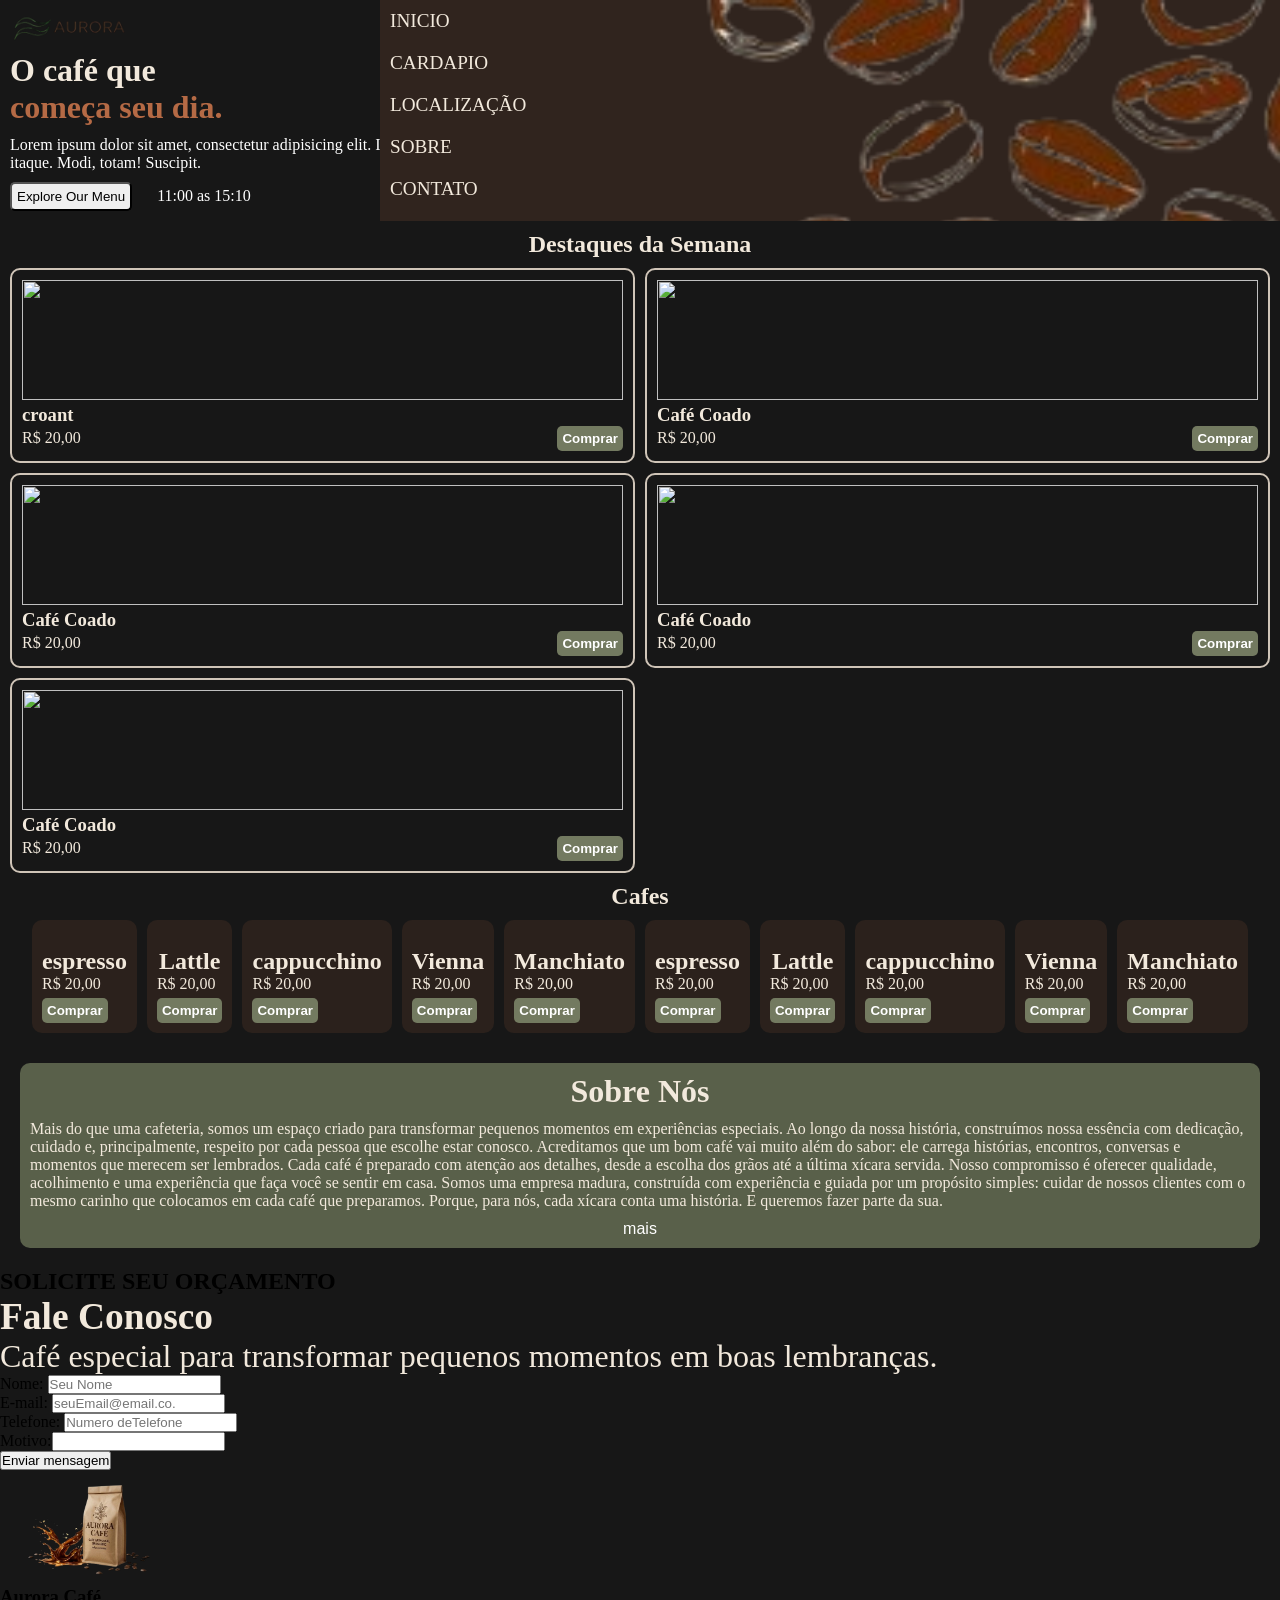
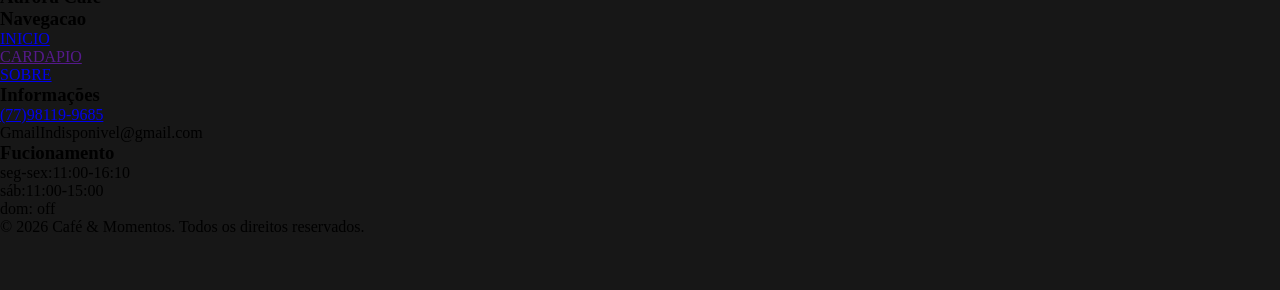
==== index.html @ af104fe4 "refactor:reestrutura layout do zero" ====
<!DOCTYPE html>
<html lang="en">

<head>
    <meta charset="UTF-8">
    <meta name="viewport" content="width=device-width, initial-scale=1.0">
    <link rel="stylesheet" href="https://cdnjs.cloudflare.com/ajax/libs/font-awesome/7.3.1/css/all.min.css"
        integrity="sha512-QeR2VH+lsBE5LSAe1Q5EnTBbe7XTBubt8dG93Y7gidSgdMCr8nVqKcfKAMyN96SV8KDbZVTDXChatu5G2KQGzg=="
        crossorigin="anonymous" referrerpolicy="no-referrer" />
    <link rel="stylesheet" href="./css/mobile.css">
    <title>Café</title>
</head>

<body>
    <header id="inicio">



        <nav>
            <img src="./img/header/Logo_Aurora-removebg-preview.png" alt="">
            <div class="nav-links">
                <ul>
                    <li><a href="">INICIO</a></li>
                    <li><a href="" class="cardapio">CARDAPIO</a></li>
                    <li><a href="">LOCALIZAÇÃO</a></li>
                    <li><a href="#sobre">SOBRE</a></li>
                    <li><a href="https://wa.me/557781199685" target="_blank" class="contato">CONTATO</a></li>

                </ul>
            </div>
            <i class="fa-solid fa-bars menu"></i>
        </nav>


        <div class="text">

            <div class="infor-header">
                <h2 class="frase">
                    O café que
                    <span>começa seu dia.</span>
                </h2>

                <p>Lorem ipsum dolor sit amet, consectetur adipisicing elit. In molestias, quia, beatae voluptatem
                    doloribus magnam facilis velit recusandae quo explicabo quaerat deserunt? Omnis saepe rem dolores
                    itaque. Modi, totam! Suscipit.</p>

                <div class="exploreEndHours">

                    <button class="explore">
                        Explore Our Menu
                    </button>

                    <p class="Horario-de-fucionamento">
                        11:00 as 15:10
                    </p>
                </div>

            </div>

    </Header>
    <main>

        <section class="Produtos">



            <h2>Destaques da Semana</h2>
            <div class="ContainerProdutos">

                <article class="produto">

                    <div class="produto_avaliacao">
                        <i class="fa-solid fa-thumbs-up" aria-hidden="true"></i>


                    </div>
                    <figure class="produto_imagem">
                        <img src="https://i.pinimg.com/736x/f9/bb/fa/f9bbfa8200af8d08f302594cc29d940e.jpg" alt="">
                    </figure>
                    <div class="produto_conteudo">
                        <h3>croant</h3>

                        <div class="produto_compra">
                            <span class="produto_preco">R$ 20,00</span>
                            <button type="button">Comprar</button>
                        </div>
                    </div>
                </article>
                <article class="produto">
                    <div class="produto_cabecalho">
                        <div class="produto_avaliacao">
                            <i class="fa-solid fa-thumbs-up" aria-hidden="true"></i>

                        </div>
                    </div>
                    <figure class="produto_imagem">
                        <img src="https://i.pinimg.com/1200x/e8/8c/96/e88c963b93c4ee2f3481b3576e2c9395.jpg" alt="">
                    </figure>
                    <div class="produto_conteudo">
                        <h3>Café Coado</h3>
                        <div class="produto_compra">
                            <span class="produto_preco">R$ 20,00</span>
                            <button type="button">Comprar</button>
                        </div>
                    </div>
                </article>
                <article class="produto">
                    <div class="produto_cabecalho">
                        <div class="produto_avaliacao">
                            <i class="fa-solid fa-thumbs-up" aria-hidden="true"></i>

                        </div>
                    </div>
                    <figure class="produto_imagem">
                        <img src="https://i.pinimg.com/736x/b0/5a/0f/b05a0f6554fed3f511fa468a8fee6f30.jpg" alt="">
                    </figure>
                    <div class="produto_conteudo">
                        <h3>Café Coado</h3>
                        <div class="produto_compra">
                            <span class="produto_preco">R$ 20,00</span>
                            <button type="button">Comprar</button>
                        </div>
                    </div>
                </article>
                <article class="produto">
                    <div class="produto_cabecalho">
                        <div class="produto_avaliacao">
                            <i class="fa-solid fa-thumbs-up" aria-hidden="true"></i>

                        </div>
                    </div>
                    <figure class="produto_imagem">
                        <img src="https://i.pinimg.com/736x/87/17/4a/87174a7f303abed8af3f85a138dc4176.jpg" alt="">
                    </figure>
                    <div class="produto_conteudo">
                        <h3>Café Coado</h3>
                        <div class="produto_compra">
                            <span class="produto_preco">R$ 20,00</span>
                            <button type="button">Comprar</button>
                        </div>
                    </div>
                </article>
                <article class="produto">
                    <div class="produto_cabecalho">
                        <div class="produto_avaliacao">
                            <i class="fa-solid fa-thumbs-up" aria-hidden="true"></i>

                        </div>
                    </div>
                    <figure class="produto_imagem">
                        <img src="https://i.pinimg.com/736x/39/45/a5/3945a5ed714f604d9960b2a519a4f200.jpg" alt="">
                    </figure>
                    <div class="produto_conteudo">
                        <h3>Café Coado</h3>
                        <div class="produto_compra">
                            <span class="produto_preco">R$ 20,00</span>
                            <button type="button">Comprar</button>
                        </div>
                    </div>
                </article>



            </div>



            <h2>Cafes</h2>
            <div class="CarrosselProdutos">
                <i class="fa-solid fa-circle-arrow-left seta esquerda"></i>
                <div class="janelacarrossel">



                    <div class="carrossel">




                        <article class="produtoCafe">
                           
                                <div class="produto_avaliacao">
                                    <i class="fa-solid fa-thumbs-up" aria-hidden="true"></i>

                                </div>
                           
                            <figure class="produto_imagem">
                                <img src="https://i.pinimg.com/736x/0e/c1/0c/0ec10cee8bae54d2657722b7ad0ae948.jpg"
                                    alt="">
                            </figure>
                            <div class="produto_conteudo">
                                <h3>espresso</h3>
                                <div class="produto_compra">
                                    <span class="produto_preco">R$ 20,00</span>
                                    <button type="button">Comprar</button>
                                </div>
                            </div>

                        </article>
                        <article class="produtoCafe">
                            
                                <div class="produto_avaliacao">
                                    <i class="fa-solid fa-thumbs-up" aria-hidden="true"></i>

                                </div>
                           
                            <figure class="produto_imagem">
                                <img src="https://i.pinimg.com/1200x/c4/73/7e/c4737e013a673e196416210867f9b1f8.jpg"
                                    alt="">
                            </figure>
                            <div class="produto_conteudo">
                                <h3>Lattle</h3>
                                <div class="produto_compra">
                                    <span class="produto_preco">R$ 20,00</span>
                                    <button type="button">Comprar</button>
                                </div>
                            </div>
                        </article>

                        <article class="produtoCafe">
                            
                                <div class="produto_avaliacao">
                                    <i class="fa-solid fa-thumbs-up" aria-hidden="true"></i>

                              
                            </div>
                            <figure class="produto_imagem">
                                <img src="https://i.pinimg.com/736x/4d/e4/0c/4de40c8bbd7ca5c9a76587faf386d444.jpg"
                                    alt="">
                            </figure>
                            <div class="produto_conteudo">
                                <h3>cappucchino</h3>
                                <div class="produto_compra">
                                    <span class="produto_preco">R$ 20,00</span>
                                    <button type="button">Comprar</button>
                                </div>
                            </div>

                        </article>
                        <article class="produtoCafe">
                            
                                <div class="produto_avaliacao">
                                    <i class="fa-solid fa-thumbs-up" aria-hidden="true"></i>

                                </div>
                            
                            <figure class="produto_imagem">
                                <img src="https://i.pinimg.com/1200x/03/59/aa/0359aa1f9990e45c11ae02872a792d38.jpg"
                                    alt="">
                            </figure>
                            <div class="produto_conteudo">
                                <h3>Vienna</h3>
                                <div class="produto_compra">
                                    <span class="produto_preco">R$ 20,00</span>
                                    <button type="button">Comprar</button>
                                </div>
                            </div>

                        </article>

                        <article class="produtoCafe">
                           
                                <div class="produto_avaliacao">
                                    <i class="fa-solid fa-thumbs-up" aria-hidden="true"></i>

                                </div>
                           
                            <figure class="produto_imagem">
                                <img src="https://i.pinimg.com/1200x/15/64/e0/1564e0b50862040029cc4270e2f70a12.jpg"
                                    alt="">
                            </figure>
                            <div class="produto_conteudo">
                                <h3>Manchiato</h3>
                                <div class="produto_compra">
                                    <span class="produto_preco">R$ 20,00</span>
                                    <button type="button">Comprar</button>
                                </div>
                            </div>
                        </article>


                        <article class="produtoCafe">
                           
                                <div class="produto_avaliacao">
                                    <i class="fa-solid fa-thumbs-up" aria-hidden="true"></i>

                                </div>
                           
                            <figure class="produto_imagem">
                                <img src="https://i.pinimg.com/736x/0e/c1/0c/0ec10cee8bae54d2657722b7ad0ae948.jpg"
                                    alt="">
                            </figure>
                            <div class="produto_conteudo">
                                <h3>espresso</h3>
                                <div class="produto_compra">
                                    <span class="produto_preco">R$ 20,00</span>
                                    <button type="button">Comprar</button>
                                </div>
                            </div>
                        </article>

                        <article class="produtoCafe">
                           
                                <div class="produto_avaliacao">
                                    <i class="fa-solid fa-thumbs-up" aria-hidden="true"></i>

                                </div>
                         
                            <figure class="produto_imagem">
                                <img src="https://i.pinimg.com/1200x/c4/73/7e/c4737e013a673e196416210867f9b1f8.jpg"
                                    alt="">
                            </figure>
                            <div class="produto_conteudo">
                                <h3>Lattle</h3>
                                <div class="produto_compra">
                                    <span class="produto_preco">R$ 20,00</span>
                                    <button type="button">Comprar</button>
                                </div>
                            </div>
                        </article>
                        <article class="produtoCafe">
                           
                                <div class="produto_avaliacao">
                                    <i class="fa-solid fa-thumbs-up" aria-hidden="true"></i>

                                </div>
                           
                            <figure class="produto_imagem">
                                <img src="https://i.pinimg.com/736x/4d/e4/0c/4de40c8bbd7ca5c9a76587faf386d444.jpg"
                                    alt="">
                            </figure>
                            <div class="produto_conteudo">
                                <h3>cappucchino</h3>
                                <div class="produto_compra">
                                    <span class="produto_preco">R$ 20,00</span>
                                    <button type="button">Comprar</button>
                                </div>
                            </div>
                        </article>
                        <article class="produtoCafe">
                         
                                <div class="produto_avaliacao">
                                    <i class="fa-solid fa-thumbs-up" aria-hidden="true"></i>

                                </div>
                        
                            <figure class="produto_imagem">
                                <img src="https://i.pinimg.com/1200x/03/59/aa/0359aa1f9990e45c11ae02872a792d38.jpg"
                                    alt="">
                            </figure>
                            <div class="produto_conteudo">
                                <h3>Vienna</h3>
                                <div class="produto_compra">
                                    <span class="produto_preco">R$ 20,00</span>
                                    <button type="button">Comprar</button>
                                </div>
                            </div>
                        </article>
                        <article class="produtoCafe">
                           
                                <div class="produto_avaliacao">
                                    <i class="fa-solid fa-thumbs-up" aria-hidden="true"></i>

                                </div>
                           
                            <figure class="produto_imagem">
                                <img src="https://i.pinimg.com/1200x/15/64/e0/1564e0b50862040029cc4270e2f70a12.jpg"
                                    alt="">
                            </figure>
                            <div class="produto_conteudo">
                                <h3>Manchiato</h3>
                                <div class="produto_compra">
                                    <span class="produto_preco">R$ 20,00</span>
                                    <button type="button">Comprar</button>
                                </div>
                            </div>
                        </article>

                    </div>

                </div>
                <i class="fa-solid fa-circle-arrow-right seta direita"></i>
            </div>
        </section>



        <section class="sobre" id="sobre">

            <div class="imagem">

                <img src="https://i.pinimg.com/736x/e9/f7/a4/e9f7a47ba307ad70dd409802dc3dd4f6.jpg" alt="">

            </div>
            <div class="descricao">
                <h2>
                    Sobre Nós
                </h2>

                <p>


                    Mais do que uma cafeteria, somos um espaço criado para transformar pequenos momentos em experiências
                    especiais.

                    Ao longo da nossa história, construímos nossa essência com dedicação, cuidado e, principalmente,
                    respeito por cada pessoa que escolhe estar conosco. Acreditamos que um bom café vai muito além do
                    sabor: ele carrega histórias, encontros, conversas e momentos que merecem ser lembrados.

                    Cada café é preparado com atenção aos detalhes, desde a escolha dos grãos até a última xícara
                    servida. Nosso compromisso é oferecer qualidade, acolhimento e uma experiência que faça você se
                    sentir em casa.

                    Somos uma empresa madura, construída com experiência e guiada por um propósito simples: <span>cuidar
                        de
                        nossos clientes com o mesmo carinho que colocamos em cada café que preparamos.</span>

                    Porque, para nós, cada xícara conta uma história. E queremos fazer parte da sua.

                </p>

                <p class="mais">
                    Nosso café nasce em nosso próprio cafezal, onde acompanhamos de perto cada etapa, desde o cultivo
                    até a colheita. Isso nos permite conhecer a verdadeira origem de cada grão e ter confiança na
                    qualidade que chega à sua xícara.



                    Da origem à qualidade

                    Ter nosso próprio cafezal significa estar presente em cada etapa da produção. Sabemos onde o café
                    foi cultivado, como foi cuidado, quando foi colhido e como foi preparado.

                    Depois da colheita, os grãos seguem para o processo de preparação e, posteriormente, chegam à nossa
                    cafeteria, onde são transformados nas bebidas que você conhece.

                    É essa proximidade com a produção que nos permite manter um padrão de qualidade e, principalmente,
                    saber exatamente o que estamos servindo.

                    Do nosso cafezal para a nossa cafeteria. Da nossa história para a sua xícara.
                </p>

                <button>
                    mais
                </button>
            </div>

        </section>
    </main>

    <footer>

        <section class="agendamento">
            <h2>SOLICITE SEU ORÇAMENTO</h2>

            <div class="divContainer">




                <div class="frase">
                    <h3>
                        Fale Conosco
                    </h3>
                    <p>
                        Café especial para transformar pequenos momentos em boas lembranças.
                    </p>
                </div>
                <div class="containerInfor">
                    <div class="formulario">
                        <form action="">
                            <div class="campo">
                                <label for="">
                                    Nome: <input type="text" id="name campoInput" placeholder="Seu Nome">
                                </label>
                            </div>
                            <div class="campo">
                                <label for="">
                                    E-mail: <input type="email" id="email campoInput" placeholder="seuEmail@email.co.">
                                </label>
                            </div>
                            <div class="campo">
                                <label for="">
                                    Telefone: <input type="number" id="number campoInput"
                                        placeholder="Numero deTelefone">
                                </label>
                            </div>
                            <label for="motivo">Motivo:<input type="text" id="motivo campoInput"></label>
                        </form>
                        <button class="enviar" onclick="FormularioParaWhatsapp()">Enviar mensagem</button>
                    </div>
                    <img src="./img/footer/SacoDeCafe-removebg-preview.png" alt="">
                </div>

            </div>

            </div>

        </section>


        <section class="mais-Detalhes">



            <div class="nameCafe">
                <h3>Aurora Café</h3>
                <p></p>
            </div>

            <div class="navegacao btnFooter">
                <h3>Navegacao</h3>
                <ul>
                    <li><a href="#inicio">INICIO</a></li>
                    <li><a href="">CARDAPIO</a></li>
                    <li><a href="#sobre">SOBRE</a></li>

                </ul>
            </div>

            <div class="informacao btnFooter">
                <h3>Informações</h3>
                <ul>
                    <li><a href="#">(77)98119-9685</a></li>
                    <li>GmailIndisponivel@gmail.com</li>

                </ul>
            </div>

            <div class="fucionamento btnFooter">
                <h3>Fucionamento</h3>
                <ul>
                    <li>seg-sex:11:00-16:10</li>
                    <li>sáb:11:00-15:00</li>
                    <li>dom: off</li>

                </ul>
            </div>



            <p class="copyright"> © 2026 Café & Momentos. Todos os direitos reservados. </p>

            <div class="redes">
                <ul>
                    <li>
                        <a href="#" aria-label="Instagram">
                            <i class="fa-brands fa-instagram"></i>
                        </a>
                    </li>

                    <li>
                        <a href="#" aria-label="Facebook">
                            <i class="fa-brands fa-facebook-f"></i>
                        </a>
                    </li>

                    <li>
                        <a href="#" aria-label="WhatsApp">
                            <i class="fa-brands fa-whatsapp"></i>
                        </a>
                    </li>
                </ul>
            </div>
        </section>
    </footer>
    <script src="./js/first-page.js"></script>
    <script src="./js/animation.js"></script>
</body>

</html>
---- css/mobile.css ----
@import url(/css/global.css);

#inicio {
    overflow-x: hidden;

    display: flex;
    flex-direction: column;
    gap: 10px;
    padding: 10px;
    position: relative;

}

#inicio nav {


    width: 100%;
    display: flex;
    justify-content: space-between;

    .menu {
        z-index: 111;
        color: var(--cor-marrom-claro);
    }


}


#inicio nav img {
    width: 120px;
    height: auto;
    background-size: cover;
}

#inicio nav .nav-links {
    background-image: url(../img/header/imagem-menu.png);
    background-size: cover;
    padding: 10px;
    background-color: var(--cor-fundo-card);
    position: absolute;
    top: 0;
    right: 0;
    transform: translateX(380px);
    height: 100%;
    width: 100%;


    transition: all 1s ease-in-out;


    &.ativo {
        transform: translateX(0);
    }
}

#inicio nav .nav-links ul {
    display: flex;
    flex-direction: column;
    gap: 20px;

}

#inicio nav .nav-links li {
    list-style: none;
}

#inicio nav .nav-links a {
    text-decoration: none;
    color: var(--cor-texto);
    font-size: 1.2rem;
    font-weight: 500;
}



.frase {
    font-size: 2rem;
    display: flex;
    flex-direction: column;
    color: var(--cor-texto);

    span {
        color: var(--cor-destaque);
    }
}

.infor-header {
    display: flex;
    flex-direction: column;
    gap: 10px;
}

.infor-header p {
    color: #fff;
}

.exploreEndHours {
    display: flex;
    gap: 20px;
}

.exploreEndHours button,
.Horario-de-fucionamento {
    padding: 5px;
    border-radius: 5px;
}





/* Destaques da semana */
.Produtos {
    display: flex;
    flex-direction: column;
    justify-content: center;
    gap: 10px;
    padding: 10px;
}


.Produtos h2 {
    text-align: center;
    color: var(--cor-texto);
}

.ContainerProdutos {
    width: 100%;
    display: grid;
    grid-template-columns: 1fr 1fr;
    gap: 10px;

    article {
        border: 2px solid var(--cor-texto-secundario);
        border-radius: 10px;
        padding: 10px;
        position: relative;

        .produto_avaliacao i {
            color: #fff;
            position: absolute;
            top: 20px;
            left: 20px;
        }

        figure img {

            width: 100%;
            height: 120px;
            background-size: cover;
        }


    }



}

/* Nome do produto */
.produto_conteudo {
    display: flex;
    flex-direction: column;

    h3 {
        color: var(--cor-texto);
    }

    /* Preco do produto */

    .produto_compra {
        display: flex;
        justify-content: space-between;
        align-items: center;

        .produto_preco {
            color: var(--cor-texto);
        }

        button {
            padding: 5px;
            border-radius: 5px;
            border: none;
            background-color: var(--cor-verde-claro);
            color: #fff;
            font-weight: 600;
            transition: 1s;

            &:hover {
                color: #c0bfbf;
                background-color: var(--cor-verde);
                cursor: pointer;
            }
        }
    }
}


/* Carrossel animando */
.CarrosselProdutos {
    display: flex;
    align-items: center;
    justify-content: center;
position: relative;
    .seta{
       
        color: #ffff;
        font-size: 2rem;
    }

    .esquerda{
        position: absolute;
        left: -10px;
        z-index: 11;
    }

     .direita{
        position: absolute;
        right: -10px;
        z-index: 11;
    }

}

.janelacarrossel {
    overflow-x: hidden;
 
}

.carrossel {
    display: flex;
    
    gap: 10px;
    transition: 1s;

position: relative;
    article {

        padding: 10px;
        background-color: var(--cor-fundo-terciario);
        border-radius: 10px;
        position: relative;


        .produto_avaliacao i {
            color: #fff;
            position: absolute;
            top: 20px;
            left: 20px;
        }

        .produto_compra {
         
            display: flex;
           gap: 5px;
            align-items: flex-start;
            flex-direction: column;
        }
    }


.produto_imagem img {
    width: 150px;
}

.produto_conteudo{
    display: flex;
    flex-direction: column;
    
}
.produto_conteudo h3{
    text-align: center;
    font-size: 1.5rem;
}

}



img {
    width: 200px;

}

.sobre{
    img{
        display: none;
    }
    padding: 20px;

    .descricao{
       background-color: var(--cor-verde); 
border-radius: 10px;
padding: 10px;
display: flex;
gap: 10px;
flex-direction: column;
justify-content: center;
    }

    .descricao h2{
        text-align: center;
        font-size: 2rem;
        color: var(--cor-texto);
        
        
    }

    p{
        color: var(--cor-texto);
    }

    .mais{
        display: none;
        
    }


    button{
        border: none;
        background-color: var( --cor-verde);
        color: #fff;
        font-size: 1rem;
       
    }
}
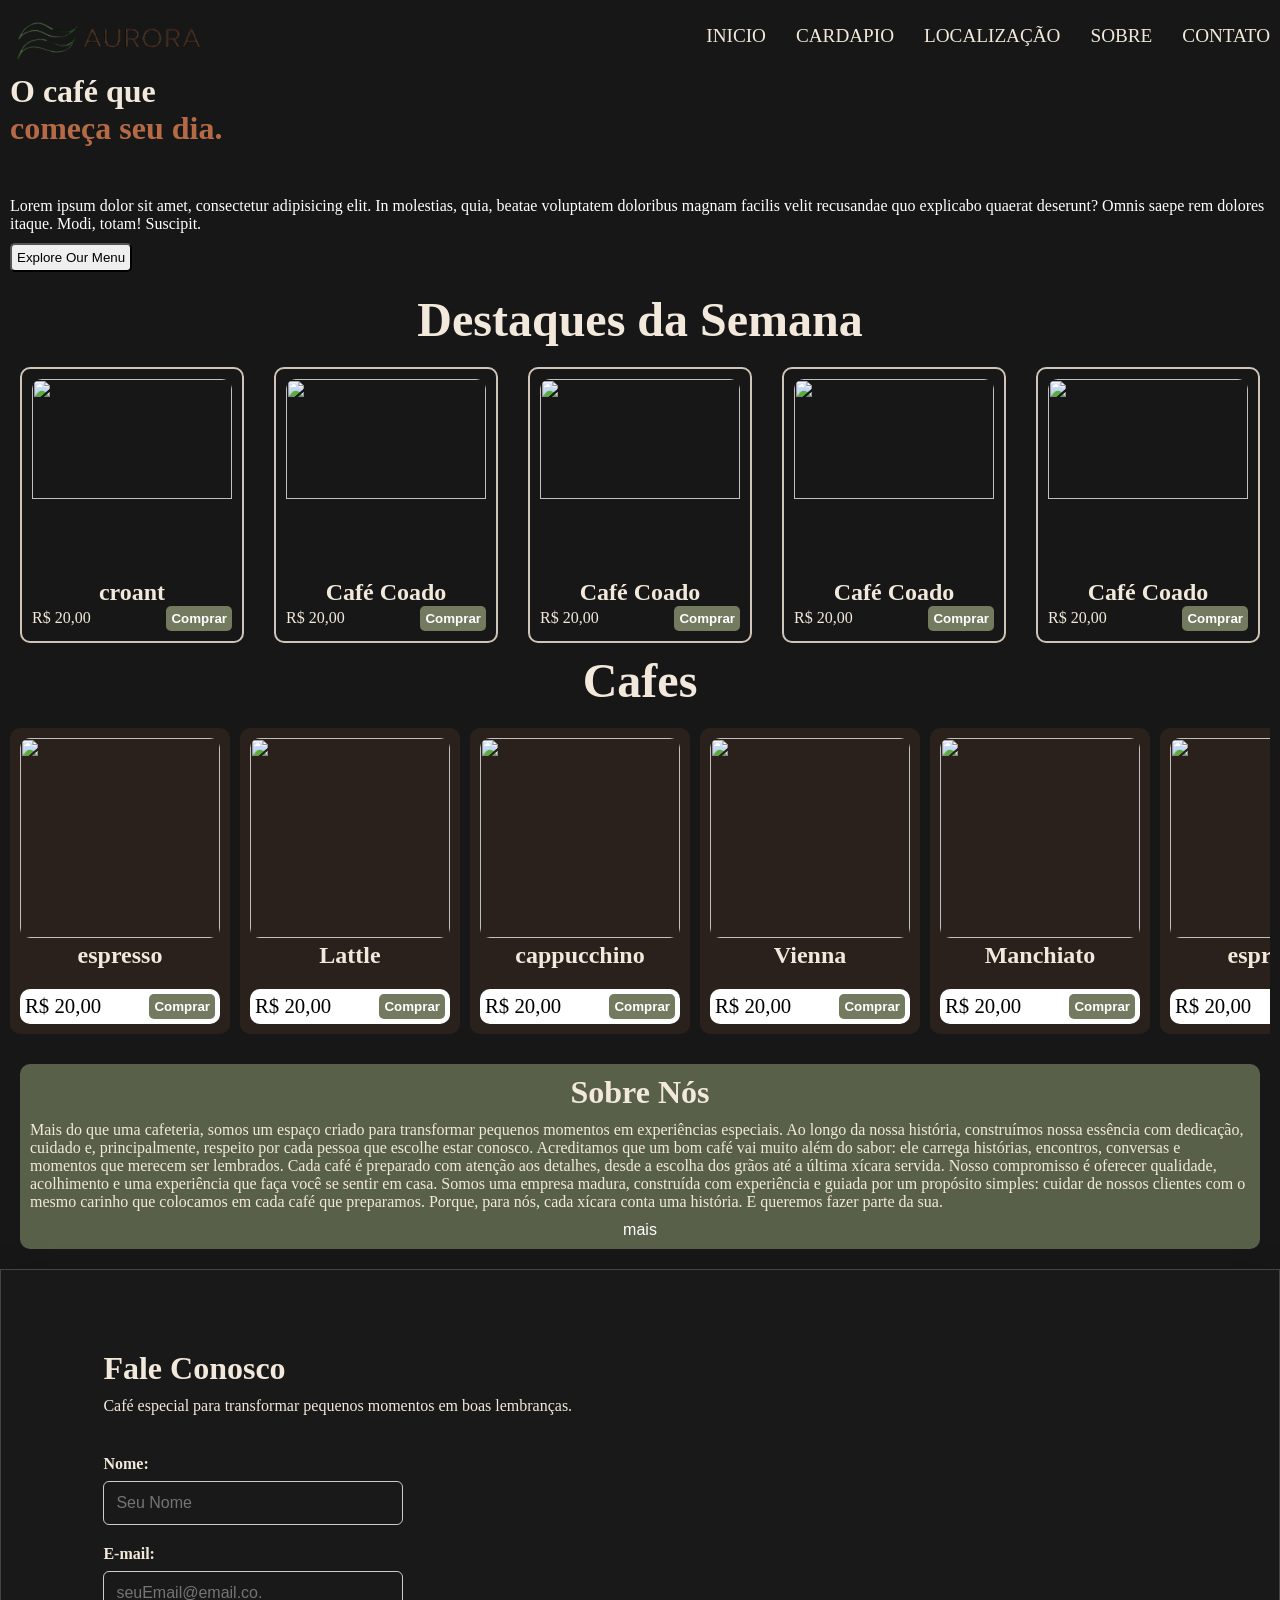
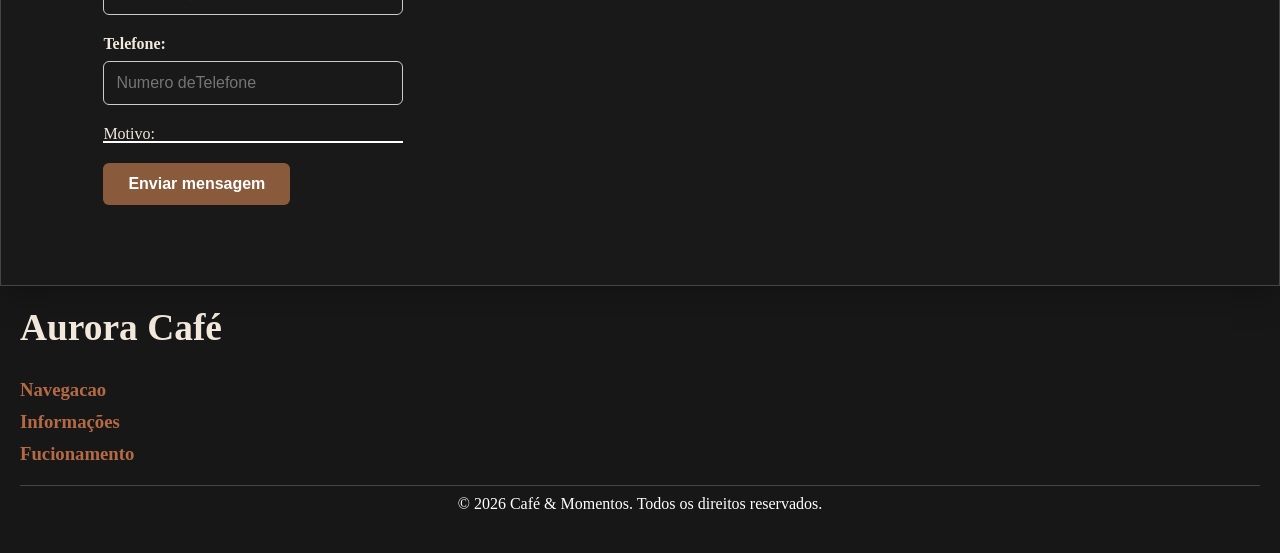
==== commit 9e4026e3: "feat:desevolvimento do layout desktop" ====
--- a/index.html
+++ b/index.html
@@ -51,7 +51,7 @@
                     </button>
 
                     <p class="Horario-de-fucionamento">
-                        11:00 as 15:10
+                       
                     </p>
                 </div>
 
@@ -178,12 +178,12 @@
 
 
                         <article class="produtoCafe">
-                           
-                                <div class="produto_avaliacao">
-                                    <i class="fa-solid fa-thumbs-up" aria-hidden="true"></i>
-
-                                </div>
-                           
+
+                            <div class="produto_avaliacao">
+                                <i class="fa-solid fa-thumbs-up" aria-hidden="true"></i>
+
+                            </div>
+
                             <figure class="produto_imagem">
                                 <img src="https://i.pinimg.com/736x/0e/c1/0c/0ec10cee8bae54d2657722b7ad0ae948.jpg"
                                     alt="">
@@ -198,12 +198,12 @@
 
                         </article>
                         <article class="produtoCafe">
-                            
-                                <div class="produto_avaliacao">
-                                    <i class="fa-solid fa-thumbs-up" aria-hidden="true"></i>
-
-                                </div>
-                           
+
+                            <div class="produto_avaliacao">
+                                <i class="fa-solid fa-thumbs-up" aria-hidden="true"></i>
+
+                            </div>
+
                             <figure class="produto_imagem">
                                 <img src="https://i.pinimg.com/1200x/c4/73/7e/c4737e013a673e196416210867f9b1f8.jpg"
                                     alt="">
@@ -218,11 +218,11 @@
                         </article>
 
                         <article class="produtoCafe">
-                            
-                                <div class="produto_avaliacao">
-                                    <i class="fa-solid fa-thumbs-up" aria-hidden="true"></i>
-
-                              
+
+                            <div class="produto_avaliacao">
+                                <i class="fa-solid fa-thumbs-up" aria-hidden="true"></i>
+
+
                             </div>
                             <figure class="produto_imagem">
                                 <img src="https://i.pinimg.com/736x/4d/e4/0c/4de40c8bbd7ca5c9a76587faf386d444.jpg"
@@ -238,12 +238,12 @@
 
                         </article>
                         <article class="produtoCafe">
-                            
-                                <div class="produto_avaliacao">
-                                    <i class="fa-solid fa-thumbs-up" aria-hidden="true"></i>
-
-                                </div>
-                            
+
+                            <div class="produto_avaliacao">
+                                <i class="fa-solid fa-thumbs-up" aria-hidden="true"></i>
+
+                            </div>
+
                             <figure class="produto_imagem">
                                 <img src="https://i.pinimg.com/1200x/03/59/aa/0359aa1f9990e45c11ae02872a792d38.jpg"
                                     alt="">
@@ -259,12 +259,12 @@
                         </article>
 
                         <article class="produtoCafe">
-                           
-                                <div class="produto_avaliacao">
-                                    <i class="fa-solid fa-thumbs-up" aria-hidden="true"></i>
-
-                                </div>
-                           
+
+                            <div class="produto_avaliacao">
+                                <i class="fa-solid fa-thumbs-up" aria-hidden="true"></i>
+
+                            </div>
+
                             <figure class="produto_imagem">
                                 <img src="https://i.pinimg.com/1200x/15/64/e0/1564e0b50862040029cc4270e2f70a12.jpg"
                                     alt="">
@@ -280,12 +280,12 @@
 
 
                         <article class="produtoCafe">
-                           
-                                <div class="produto_avaliacao">
-                                    <i class="fa-solid fa-thumbs-up" aria-hidden="true"></i>
-
-                                </div>
-                           
+
+                            <div class="produto_avaliacao">
+                                <i class="fa-solid fa-thumbs-up" aria-hidden="true"></i>
+
+                            </div>
+
                             <figure class="produto_imagem">
                                 <img src="https://i.pinimg.com/736x/0e/c1/0c/0ec10cee8bae54d2657722b7ad0ae948.jpg"
                                     alt="">
@@ -300,12 +300,12 @@
                         </article>
 
                         <article class="produtoCafe">
-                           
-                                <div class="produto_avaliacao">
-                                    <i class="fa-solid fa-thumbs-up" aria-hidden="true"></i>
-
-                                </div>
-                         
+
+                            <div class="produto_avaliacao">
+                                <i class="fa-solid fa-thumbs-up" aria-hidden="true"></i>
+
+                            </div>
+
                             <figure class="produto_imagem">
                                 <img src="https://i.pinimg.com/1200x/c4/73/7e/c4737e013a673e196416210867f9b1f8.jpg"
                                     alt="">
@@ -319,12 +319,12 @@
                             </div>
                         </article>
                         <article class="produtoCafe">
-                           
-                                <div class="produto_avaliacao">
-                                    <i class="fa-solid fa-thumbs-up" aria-hidden="true"></i>
-
-                                </div>
-                           
+
+                            <div class="produto_avaliacao">
+                                <i class="fa-solid fa-thumbs-up" aria-hidden="true"></i>
+
+                            </div>
+
                             <figure class="produto_imagem">
                                 <img src="https://i.pinimg.com/736x/4d/e4/0c/4de40c8bbd7ca5c9a76587faf386d444.jpg"
                                     alt="">
@@ -338,12 +338,12 @@
                             </div>
                         </article>
                         <article class="produtoCafe">
-                         
-                                <div class="produto_avaliacao">
-                                    <i class="fa-solid fa-thumbs-up" aria-hidden="true"></i>
-
-                                </div>
-                        
+
+                            <div class="produto_avaliacao">
+                                <i class="fa-solid fa-thumbs-up" aria-hidden="true"></i>
+
+                            </div>
+
                             <figure class="produto_imagem">
                                 <img src="https://i.pinimg.com/1200x/03/59/aa/0359aa1f9990e45c11ae02872a792d38.jpg"
                                     alt="">
@@ -357,12 +357,12 @@
                             </div>
                         </article>
                         <article class="produtoCafe">
-                           
-                                <div class="produto_avaliacao">
-                                    <i class="fa-solid fa-thumbs-up" aria-hidden="true"></i>
-
-                                </div>
-                           
+
+                            <div class="produto_avaliacao">
+                                <i class="fa-solid fa-thumbs-up" aria-hidden="true"></i>
+
+                            </div>
+
                             <figure class="produto_imagem">
                                 <img src="https://i.pinimg.com/1200x/15/64/e0/1564e0b50862040029cc4270e2f70a12.jpg"
                                     alt="">
@@ -485,7 +485,8 @@
                                         placeholder="Numero deTelefone">
                                 </label>
                             </div>
-                            <label for="motivo">Motivo:<input type="text" id="motivo campoInput"></label>
+                            <label for="motivo" class="mensagem">Motivo:<input type="text"
+                                    id="motivo campoInput"></label>
                         </form>
                         <button class="enviar" onclick="FormularioParaWhatsapp()">Enviar mensagem</button>
                     </div>
@@ -505,12 +506,12 @@
 
             <div class="nameCafe">
                 <h3>Aurora Café</h3>
-                <p></p>
+               
             </div>
 
             <div class="navegacao btnFooter">
                 <h3>Navegacao</h3>
-                <ul>
+                <ul class="opcoesFooter">
                     <li><a href="#inicio">INICIO</a></li>
                     <li><a href="">CARDAPIO</a></li>
                     <li><a href="#sobre">SOBRE</a></li>
@@ -520,16 +521,16 @@
 
             <div class="informacao btnFooter">
                 <h3>Informações</h3>
-                <ul>
-                    <li><a href="#">(77)98119-9685</a></li>
-                    <li>GmailIndisponivel@gmail.com</li>
+                <ul class="opcoesFooter">
+                    <li>(77)98119-9685</li>
+                    <li> GmailIndisponivel@gmail.com</li>
 
                 </ul>
             </div>
 
             <div class="fucionamento btnFooter">
                 <h3>Fucionamento</h3>
-                <ul>
+                <ul class="opcoesFooter">
                     <li>seg-sex:11:00-16:10</li>
                     <li>sáb:11:00-15:00</li>
                     <li>dom: off</li>
--- a/css/mobile.css
+++ b/css/mobile.css
@@ -1,4 +1,8 @@
 @import url(/css/global.css);
+
+#inicio nav .nav-links.ativo {
+    transform: translateX(0);
+}
 
 #inicio {
     overflow-x: hidden;
@@ -41,7 +45,7 @@
     position: absolute;
     top: 0;
     right: 0;
-    transform: translateX(380px);
+    transform: translateX(480px);
     height: 100%;
     width: 100%;
 
@@ -49,10 +53,10 @@
     transition: all 1s ease-in-out;
 
 
-    &.ativo {
-        transform: translateX(0);
-    }
-}
+
+}
+
+
 
 #inicio nav .nav-links ul {
     display: flex;
@@ -142,6 +146,10 @@
             position: absolute;
             top: 20px;
             left: 20px;
+
+            &.ativo {
+                color: var(--cor-polegar);
+            }
         }
 
         figure img {
@@ -165,6 +173,8 @@
 
     h3 {
         color: var(--cor-texto);
+        text-align: center;
+        font-size: 1.5rem;
     }
 
     /* Preco do produto */
@@ -202,20 +212,21 @@
     display: flex;
     align-items: center;
     justify-content: center;
-position: relative;
-    .seta{
-       
+    position: relative;
+
+    .seta {
+
         color: #ffff;
         font-size: 2rem;
     }
 
-    .esquerda{
+    .esquerda {
         position: absolute;
         left: -10px;
         z-index: 11;
     }
 
-     .direita{
+    .direita {
         position: absolute;
         right: -10px;
         z-index: 11;
@@ -225,16 +236,17 @@
 
 .janelacarrossel {
     overflow-x: hidden;
- 
+
 }
 
 .carrossel {
     display: flex;
-    
+
     gap: 10px;
     transition: 1s;
 
-position: relative;
+    position: relative;
+
     article {
 
         padding: 10px;
@@ -251,77 +263,552 @@
         }
 
         .produto_compra {
-         
+
             display: flex;
-           gap: 5px;
+            gap: 5px;
             align-items: flex-start;
             flex-direction: column;
         }
     }
 
 
-.produto_imagem img {
-    width: 150px;
-}
-
-.produto_conteudo{
-    display: flex;
-    flex-direction: column;
-    
-}
-.produto_conteudo h3{
-    text-align: center;
-    font-size: 1.5rem;
-}
-
-}
-
-
-
-img {
-    width: 200px;
-
-}
-
-.sobre{
-    img{
+    .produto_imagem img {
+        width: 150px;
+    }
+
+    .produto_conteudo {
+        display: flex;
+        flex-direction: column;
+
+    }
+
+    .produto_conteudo h3 {
+        text-align: center;
+        font-size: 1.5rem;
+    }
+
+}
+
+
+
+
+
+.sobre {
+    img {
         display: none;
     }
+
     padding: 20px;
 
-    .descricao{
-       background-color: var(--cor-verde); 
-border-radius: 10px;
-padding: 10px;
-display: flex;
-gap: 10px;
-flex-direction: column;
-justify-content: center;
-    }
-
-    .descricao h2{
+    .descricao {
+        background-color: var(--cor-verde);
+        border-radius: 10px;
+        padding: 10px;
+        display: flex;
+        gap: 10px;
+        flex-direction: column;
+        justify-content: center;
+    }
+
+    .descricao h2 {
         text-align: center;
         font-size: 2rem;
         color: var(--cor-texto);
-        
-        
-    }
-
-    p{
+
+
+    }
+
+    p {
         color: var(--cor-texto);
     }
 
-    .mais{
+    .mais {
         display: none;
-        
-    }
-
-
-    button{
+
+
+    }
+
+    .mais.mostratexto {
+        display: block
+    }
+
+    button {
         border: none;
-        background-color: var( --cor-verde);
+        background-color: var(--cor-verde);
         color: #fff;
         font-size: 1rem;
+
+    }
+}
+
+
+
+/* Formulario */
+
+.agendamento {
+    position: relative;
+    isolation: isolate;
+
+    padding: 80px 8%;
+
+    background-image: url("https://i.pinimg.com/1200x/ef/23/88/ef2388cecc6d07b72897944b448f2956.jpg");
+    background-size: cover;
+    background-position: center;
+
+    border: 1px solid rgba(255, 255, 255, 0.2);
+    box-shadow: 0 8px 32px rgba(0, 0, 0, 0.25);
+}
+
+.agendamento::before {
+    content: "";
+    position: absolute;
+    inset: 0;
+    width: 100%;
+    height: 100%;
+    background: rgba(29, 29, 29, 0.614);
+    backdrop-filter: blur(12px);
+    -webkit-backdrop-filter: blur(12px);
+
+    z-index: -1;
+}
+
+.agendamento>h2 {
+    text-align: center;
+    margin-bottom: 50px;
+    color: var(--cor-texto);
+    display: none;
+}
+
+
+
+.divContainer {
+    max-width: 1100px;
+    margin: 0 auto;
+
+
+}
+
+.frase {
+    text-align: center;
+    margin-bottom: 40px;
+}
+
+.frase h3 {
+    font-size: 2rem;
+    margin-bottom: 10px;
+}
+
+.frase p {
+    font-size: 1rem;
+}
+
+
+.containerInfor {
+    display: flex;
+    align-items: center;
+    justify-content: space-between;
+    gap: 50px;
+}
+
+
+.formulario {
+    flex: 1;
+}
+
+.campo {
+    margin-bottom: 20px;
+}
+
+.campo label,
+.formulario>label {
+    display: flex;
+    flex-direction: column;
+    gap: 8px;
+    font-weight: bold;
+}
+
+
+.campoInput,
+.campo input,
+.formulario>label input {
+    width: 300px;
+    min-width: 200px;
+    padding: 12px;
+    border: 1px solid #ccc;
+    border-radius: 6px;
+    box-sizing: border-box;
+    font-size: 1rem;
+}
+
+input {
+    background-color: transparent;
+    color: #fff;
+
+}
+
+.mensagem {
+    display: flex;
+    gap: 10px;
+    position: relative;
+}
+
+.mensagem input {
+    border: none;
+    outline: none;
+
+
+}
+
+.mensagem::before {
+    position: absolute;
+    content: "";
+    width: 300px;
+    height: 2px;
+    background-color: #fff;
+    bottom: 0px;
+    left: 0px;
+}
+
+label {
+    color: var(--cor-texto);
+}
+
+.enviar {
+    margin-top: 20px;
+    padding: 12px 25px;
+    border: none;
+    border-radius: 6px;
+    cursor: pointer;
+    font-size: 1rem;
+    background-color: var(--cor-marrom);
+    color: #fff;
+    font-weight: 600;
+}
+
+
+.containerInfor img {
+    display: none;
+}
+
+
+
+
+
+.mais-Detalhes {
+    display: flex;
+    flex-direction: column;
+    padding: 20px;
+    gap: 10px;
+
+    .nameCafe {
+        font-size: 2rem;
+        margin-bottom: 20px;
+        color: var(--cor-texto);
+    }
+
+
+}
+
+.btnFooter h3 {
+    color: var(--cor-destaque);
+}
+
+h3:hover {
+    color: var(--cor-destaque-hover);
+    cursor: pointer;
+}
+
+.btnFooter {
+    display: flex;
+    flex-direction: column;
+    gap: 5px;
+}
+
+
+
+.opcoesFooter {
+    display: flex;
+    flex-direction: column;
+
+
+}
+
+.opcoesFooter a,
+.opcoesFooter li {
+    color: #ffff;
+    text-decoration: none;
+}
+
+
+
+.copyright {
+    text-align: center;
+    position: relative;
+    color: #fff;
+    padding-top: 20px;
+
+}
+
+.copyright::before {
+    content: "";
+    position: absolute;
+    top: 10px;
+    left: 0;
+    width: 100%;
+    height: 1px;
+    background-color: rgba(255, 255, 255, 0.2);
+}
+
+.redes ul {
+    list-style: none;
+    display: flex;
+    justify-content: center;
+    gap: 10px;
+    margin-top: 10px;
+
+    li a {
+        color: var(--cor-destaque);
+
+        i {
+            transition: .4s;
+            font-size: 1.5rem;
+        }
+
+        i:hover {
+            color: var(--cor-destaque-hover);
+            transform: scale(1.05);
+        }
+    }
+
+}
+
+.opcoesFooter {
+    display: none;
+    list-style: none;
+
+
+}
+
+.opcoesFooter.mostra {
+    display: block;
+}
+
+
+/* Desktop */
+
+
+@media (min-width: 769px) {
+
+    #inicio nav .nav-links {
+        background-image: none;
+        background-color: transparent;
+
+        position: static;
+        transform: translateX(0);
+
+        width: auto;
+        height: auto;
+        padding: 0;
+    }
+
+    #inicio nav {
+
+
+        width: 100%;
+        display: flex;
+        justify-content: space-between;
+        align-items: center;
+
+        .menu {
+            display: none;
+        }
+
+
+    }
+
+
+    #inicio nav img {
+        width: 200px;
+        height: auto;
+        background-size: cover;
+    }
+
+    #inicio nav .nav-links ul {
+        flex-direction: row;
+        gap: 30px;
+    }
+
+
+
+    .frase {
+        font-size: 2rem;
+        display: flex;
+        flex-direction: column;
+        text-align: left;
+        color: var(--cor-texto);
+
+        span {
+            color: var(--cor-destaque);
+        }
+    }
+
+
+
+
+
+    /* Destaques da semana */
+    .Produtos {
+        display: flex;
+        flex-direction: column;
+        justify-content: center;
+        gap: 10px;
+        padding: 10px;
+    }
+
+
+    .Produtos h2 {
+        font-size: 3rem;
+        margin-bottom: 10px;
        
     }
+
+    .ContainerProdutos {
+        width: 100%;
+        display:flex;
+        justify-content: space-around;
+        gap: 10px;
+
+        article {
+            border: 2px solid var(--cor-texto-secundario);
+            border-radius: 10px;
+          
+
+
+            .produto_avaliacao i {
+                font-size: 1.4rem;
+
+
+            }
+
+            figure img {
+border-radius: 10px;
+                width: 200px;
+                min-height: 200px;
+                background-size: contain;
+            }
+        }
+    }
+
+
+
+
+    .produto_compra {
+        display: flex;
+        justify-content: center;
+        align-items: center;
+
+        .produto_preco {
+            color: var(--cor-texto);
+        }
+
+        button {
+            padding: 5px;
+            border-radius: 5px;
+            border: none;
+            background-color: var(--cor-verde-claro);
+            color: #fff;
+            font-weight: 600;
+            transition: 1s;
+
+        }
+    }
+
+    /* Carrossel animando */
+.CarrosselProdutos {
+    display: flex;
+    align-items: center;
+    justify-content: center;
+    position: relative;
+
+    .seta {
+
+        color: #ffff;
+        font-size: 2rem;
+    }
+
+    .esquerda {
+        position: absolute;
+        left: -10px;
+        z-index: 11;
+    }
+
+    .direita {
+        position: absolute;
+        right: -10px;
+        z-index: 11;
+    }
+
+}
+
+.janelacarrossel {
+    overflow-x: hidden;
+
+}
+
+.carrossel {
+    display: flex;
+
+    gap: 10px;
+    transition: 1s;
+
+    position: relative;
+
+    article {
+
+        padding: 10px;
+        background-color: var(--cor-fundo-terciario);
+        border-radius: 10px;
+        position: relative;
+
+
+        .produto_avaliacao i {
+          font-size: 1.4rem;
+        }
+.produto_conteudo {
+        gap: 20px;
+     
+
+    }
+
+     
+        .produto_compra {
+   background-color: #fff;
+            display: flex;
+            flex-direction: row;
+            padding: 5px;
+            border-radius: 10px;
+            align-items: center;
+
+            
+           .produto_preco{
+            color: black;
+            font-weight: 2rem;
+            font-size: 1.3rem;
+           }
+        }
+    }
+
+
+   .produto_imagem img {
+        width: 200px;
+        height: 200px;
+        border-radius: 10px;
+    }
+
+    
+
+    
+
+}
+
 }
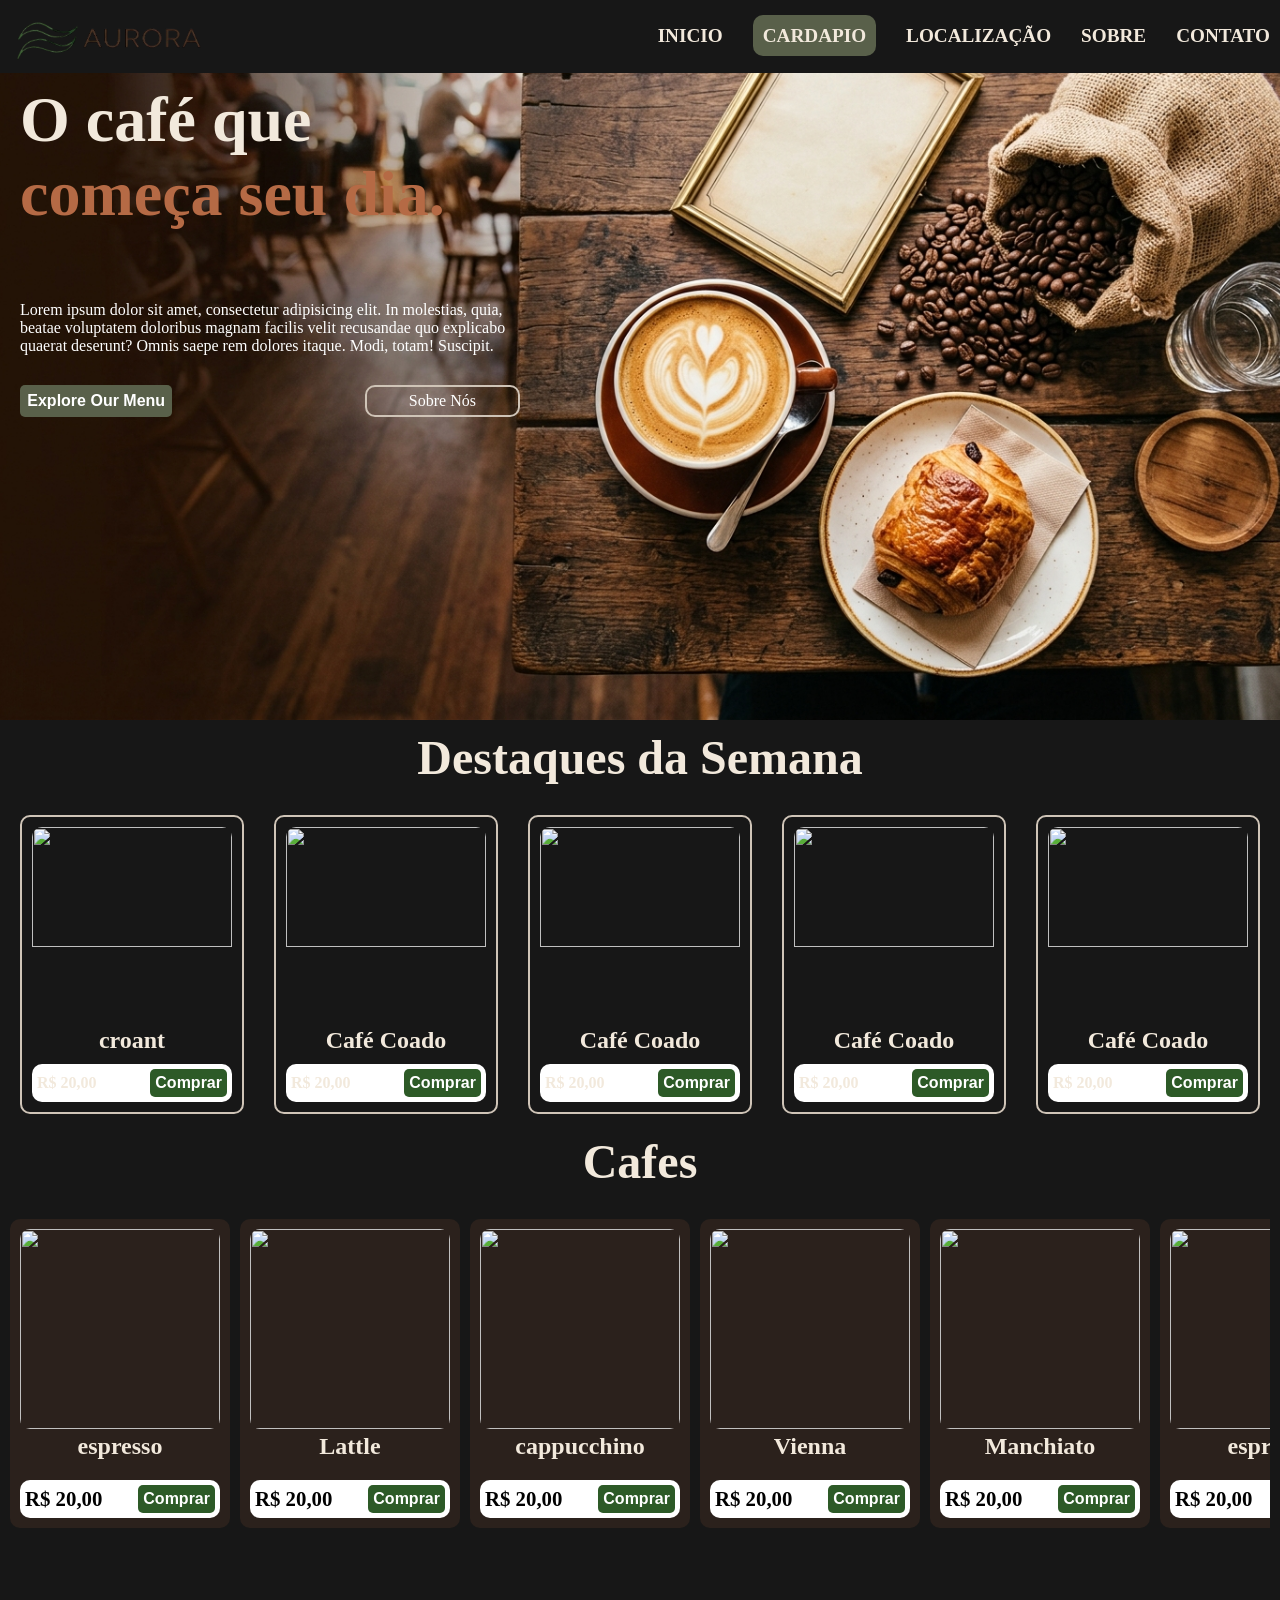
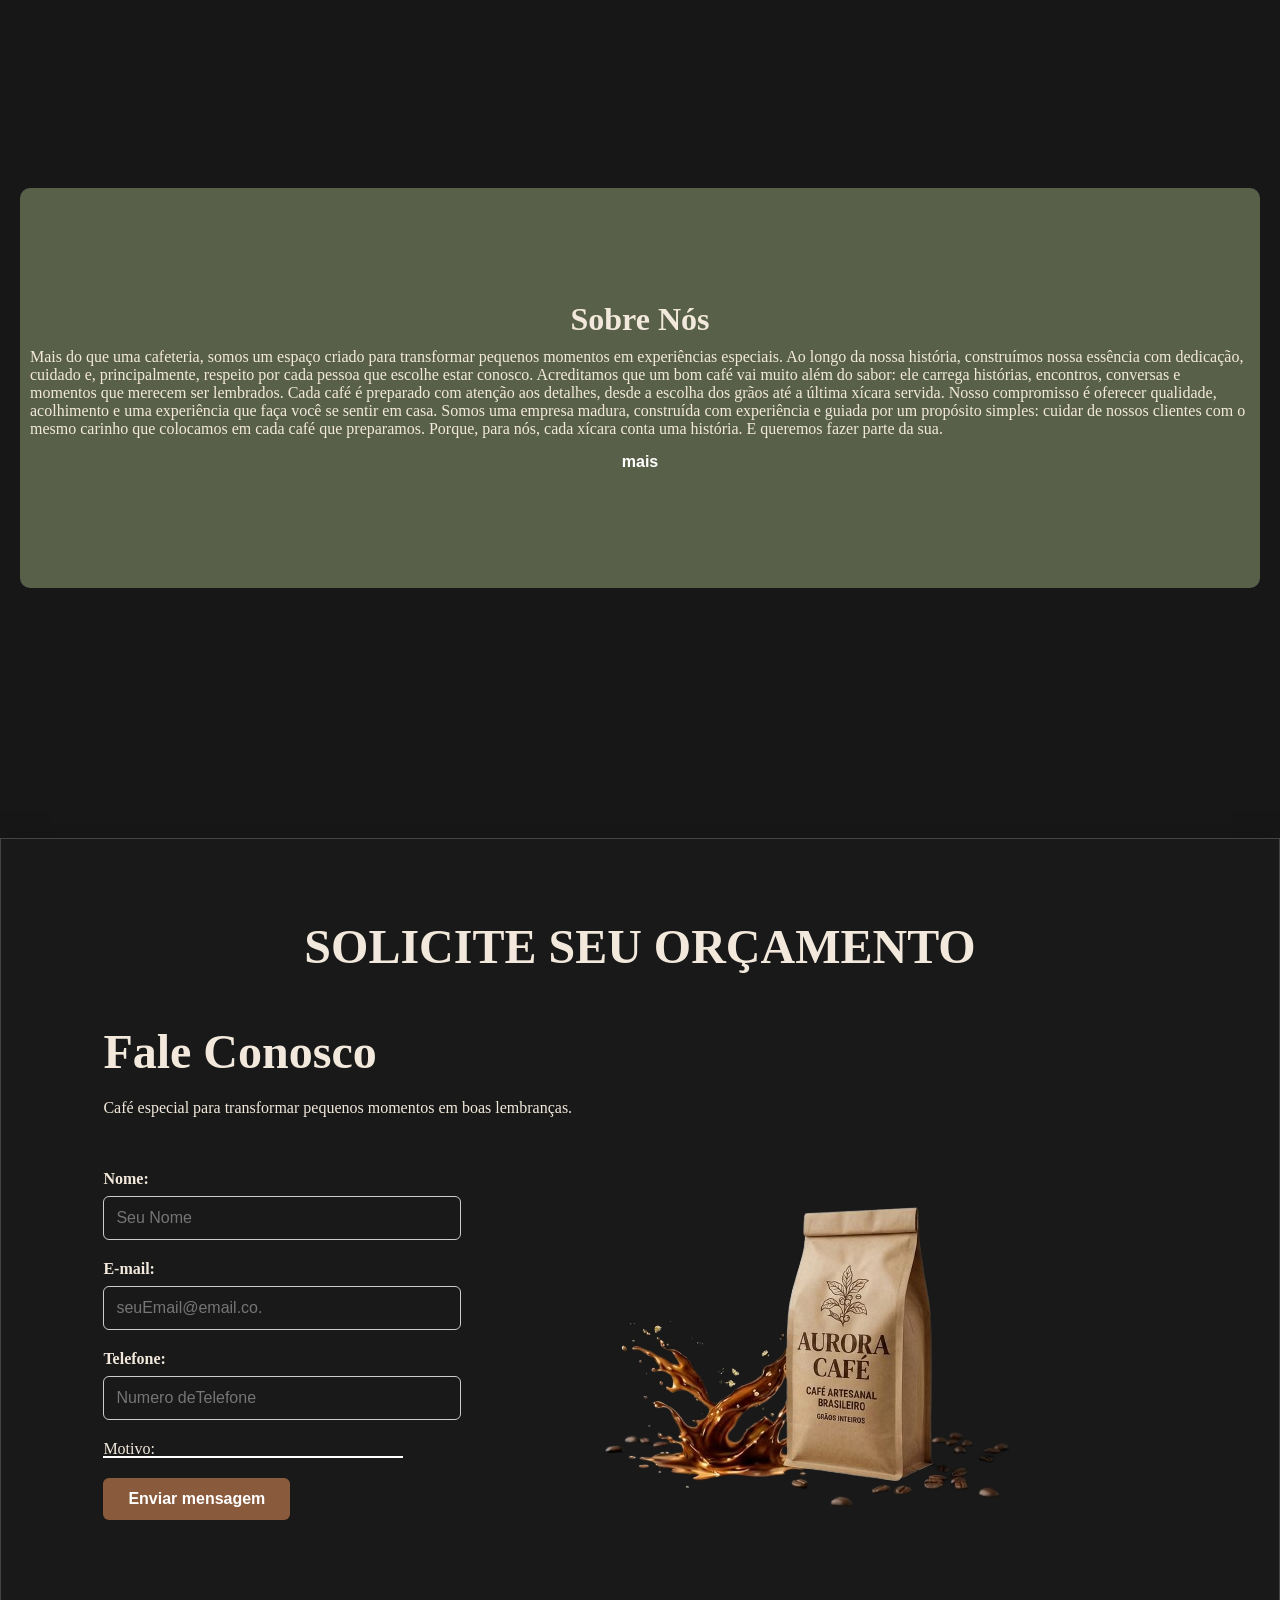
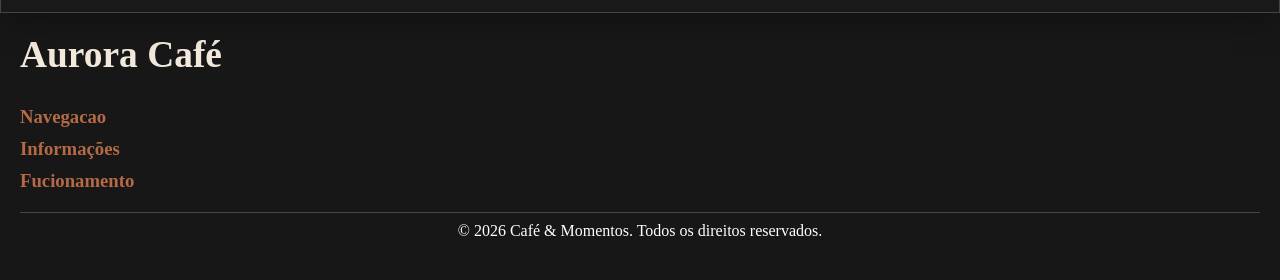
==== commit 9e27f635: "feat: melhora header e adiciona cores nas seções de destaque e cafés" ====
--- a/index.html
+++ b/index.html
@@ -14,8 +14,6 @@
 <body>
     <header id="inicio">
 
-
-
         <nav>
             <img src="./img/header/Logo_Aurora-removebg-preview.png" alt="">
             <div class="nav-links">
@@ -40,7 +38,7 @@
                     <span>começa seu dia.</span>
                 </h2>
 
-                <p>Lorem ipsum dolor sit amet, consectetur adipisicing elit. In molestias, quia, beatae voluptatem
+                <p class="texto-cafetria">Lorem ipsum dolor sit amet, consectetur adipisicing elit. In molestias, quia, beatae voluptatem
                     doloribus magnam facilis velit recusandae quo explicabo quaerat deserunt? Omnis saepe rem dolores
                     itaque. Modi, totam! Suscipit.</p>
 
@@ -53,6 +51,11 @@
                     <p class="Horario-de-fucionamento">
                        
                     </p>
+
+                    <p class="SobreNos">
+                        Sobre Nós
+                    </p>
+                    
                 </div>
 
             </div>
--- a/css/mobile.css
+++ b/css/mobile.css
@@ -79,7 +79,7 @@
 
 
 .frase {
-    font-size: 2rem;
+    font-size: 3rem;
     display: flex;
     flex-direction: column;
     color: var(--cor-texto);
@@ -170,6 +170,7 @@
 .produto_conteudo {
     display: flex;
     flex-direction: column;
+    gap: 10px;
 
     h3 {
         color: var(--cor-texto);
@@ -183,16 +184,18 @@
         display: flex;
         justify-content: space-between;
         align-items: center;
+        gap: 20px;
 
         .produto_preco {
             color: var(--cor-texto);
+            font-weight: 600;
         }
 
         button {
             padding: 5px;
             border-radius: 5px;
             border: none;
-            background-color: var(--cor-verde-claro);
+            background-color: #2d5a27;
             color: #fff;
             font-weight: 600;
             transition: 1s;
@@ -262,12 +265,14 @@
             left: 20px;
         }
 
+
         .produto_compra {
 
             display: flex;
             gap: 5px;
             align-items: flex-start;
             flex-direction: column;
+
         }
     }
 
@@ -279,6 +284,7 @@
     .produto_conteudo {
         display: flex;
         flex-direction: column;
+        gap: 10px;
 
     }
 
@@ -393,7 +399,7 @@
     margin-bottom: 40px;
 }
 
-.frase h3 {
+.frase {
     font-size: 2rem;
     margin-bottom: 10px;
 }
@@ -599,6 +605,14 @@
 
 @media (min-width: 769px) {
 
+    #inicio {
+        padding: 0px;
+        background-image: url("/img/header/imagem-header.jfif");
+        background-size: cover;
+        background-position: center;
+        min-height: 80vh;
+    }
+
     #inicio nav .nav-links {
         background-image: none;
         background-color: transparent;
@@ -612,8 +626,8 @@
     }
 
     #inicio nav {
-
-
+        background-color: var(--cor-fundo);
+        padding: 10px;
         width: 100%;
         display: flex;
         justify-content: space-between;
@@ -636,12 +650,46 @@
     #inicio nav .nav-links ul {
         flex-direction: row;
         gap: 30px;
-    }
-
-
+
+        a {
+            font-weight: 600;
+
+            transition: .9s;
+        }
+
+        a:hover {
+            color: var(--cor-marrom-claro);
+        }
+
+        .cardapio {
+            background-color: var(--cor-verde);
+            padding: 10px;
+            border-radius: 10px;
+
+        }
+    }
+
+    .text {
+        padding-left: 20px;
+        display: flex;
+        align-items: center;
+
+
+    }
+
+
+    .infor-header {
+
+        justify-content: space-between;
+
+        .texto-cafetria {
+            margin-top: 20px;
+            width: 500px;
+        }
+    }
 
     .frase {
-        font-size: 2rem;
+        font-size: 4rem;
         display: flex;
         flex-direction: column;
         text-align: left;
@@ -649,11 +697,36 @@
 
         span {
             color: var(--cor-destaque);
-        }
-    }
-
-
-
+
+        }
+
+    }
+
+    .exploreEndHours {
+        margin-top: 20px;
+    }
+
+    .explore,
+    .Horario-de-fucionamento,
+    .SobreNos {
+        border-radius: 10px;
+        width: 100%;
+
+        text-align: center;
+    }
+
+    .SobreNos {
+
+        border: 2px solid var(--cor-texto-secundario);
+        padding: 5px;
+
+        transition: .5s;
+
+        &:hover {
+            background-color: #c0bfbf7c;
+            cursor: pointer;
+        }
+    }
 
 
     /* Destaques da semana */
@@ -661,27 +734,29 @@
         display: flex;
         flex-direction: column;
         justify-content: center;
-        gap: 10px;
+        gap: 20px;
         padding: 10px;
+
     }
 
 
     .Produtos h2 {
         font-size: 3rem;
         margin-bottom: 10px;
-       
+
+
     }
 
     .ContainerProdutos {
         width: 100%;
-        display:flex;
+        display: flex;
         justify-content: space-around;
         gap: 10px;
 
         article {
             border: 2px solid var(--cor-texto-secundario);
             border-radius: 10px;
-          
+
 
 
             .produto_avaliacao i {
@@ -691,7 +766,7 @@
             }
 
             figure img {
-border-radius: 10px;
+                border-radius: 10px;
                 width: 200px;
                 min-height: 200px;
                 background-size: contain;
@@ -706,109 +781,294 @@
         display: flex;
         justify-content: center;
         align-items: center;
-
-        .produto_preco {
-            color: var(--cor-texto);
-        }
-
-        button {
-            padding: 5px;
-            border-radius: 5px;
-            border: none;
-            background-color: var(--cor-verde-claro);
-            color: #fff;
-            font-weight: 600;
-            transition: 1s;
-
-        }
+        background-color: #fff;
+        border-radius: 10px;
+        padding: 5px;
+
+.produto_preco{
+
+        color: black;
+    }
+    }
+
+    
+
+    button {
+        padding: 5px;
+        border-radius: 5px;
+        border: none;
+
+
+        font-weight: 600;
+        transition: 1s;
+
     }
 
     /* Carrossel animando */
-.CarrosselProdutos {
-    display: flex;
-    align-items: center;
-    justify-content: center;
-    position: relative;
-
-    .seta {
-
-        color: #ffff;
+    .CarrosselProdutos {
+        display: flex;
+        align-items: center;
+        justify-content: center;
+        position: relative;
+
+        .seta {
+
+            color: #ffff;
+            font-size: 2rem;
+        }
+
+        .esquerda {
+            position: absolute;
+            left: -10px;
+            z-index: 11;
+        }
+
+        .direita {
+            position: absolute;
+            right: -10px;
+            z-index: 11;
+        }
+
+    }
+
+    .janelacarrossel {
+        overflow-x: hidden;
+
+    }
+
+    .carrossel {
+        display: flex;
+
+        gap: 10px;
+        transition: 1s;
+
+        position: relative;
+
+        article {
+
+            padding: 10px;
+            background-color: var(--cor-fundo-terciario);
+            border-radius: 10px;
+            position: relative;
+
+
+            .produto_avaliacao i {
+                font-size: 1.4rem;
+            }
+
+            .produto_conteudo {
+                gap: 20px;
+
+
+            }
+
+
+            .produto_compra {
+                background-color: #fff;
+                display: flex;
+                flex-direction: row;
+                padding: 5px;
+                border-radius: 10px;
+                align-items: center;
+
+
+                .produto_preco {
+                    color: black;
+                    font-weight: 2rem;
+                    font-size: 1.3rem;
+                }
+            }
+        }
+
+
+        .produto_imagem img {
+            width: 200px;
+            height: 200px;
+            border-radius: 10px;
+
+        }
+
+
+
+        /* Sobre nos */
+
+
+    }
+
+    .sobre {
+        display: flex;
+        align-items: center;
+        padding: 20px;
+        min-height: 100vh;
+    }
+
+    .imagem img {
+        display: block;
+        border-radius: 10px;
+        height: 600px;
+    }
+
+
+    .descricao {
+        background-color: var(--cor-verde);
+        height: 400px;
+        border-radius: 0 10px 10px 0;
+        padding: 10px;
+        display: flex;
+        gap: 10px;
+        flex-direction: column;
+        justify-content: space-between;
+    }
+
+    .descricao h2 {
+        text-align: center;
         font-size: 2rem;
-    }
-
-    .esquerda {
+        color: var(--cor-texto);
+
+
+    }
+
+    p {
+        color: var(--cor-texto);
+    }
+
+    .mais {
+        display: none;
+
+
+    }
+
+    .mais.mostratexto {
+        display: block
+    }
+
+    button {
+        border: none;
+        background-color: var(--cor-verde);
+        color: #fff;
+        font-size: 1rem;
+
+    }
+
+
+
+
+    /* Formulario */
+
+    .agendamento {
+        position: relative;
+        isolation: isolate;
+
+        padding: 80px 8%;
+
+        background-image: url("https://i.pinimg.com/1200x/ef/23/88/ef2388cecc6d07b72897944b448f2956.jpg");
+        background-size: cover;
+        background-position: center;
+
+        border: 1px solid rgba(255, 255, 255, 0.2);
+        box-shadow: 0 8px 32px rgba(0, 0, 0, 0.25);
+    }
+
+    .agendamento::before {
+        content: "";
         position: absolute;
-        left: -10px;
-        z-index: 11;
-    }
-
-    .direita {
-        position: absolute;
-        right: -10px;
-        z-index: 11;
-    }
-
-}
-
-.janelacarrossel {
-    overflow-x: hidden;
-
-}
-
-.carrossel {
-    display: flex;
-
-    gap: 10px;
-    transition: 1s;
-
-    position: relative;
-
-    article {
-
-        padding: 10px;
-        background-color: var(--cor-fundo-terciario);
-        border-radius: 10px;
-        position: relative;
-
-
-        .produto_avaliacao i {
-          font-size: 1.4rem;
-        }
-.produto_conteudo {
-        gap: 20px;
-     
-
-    }
-
-     
-        .produto_compra {
-   background-color: #fff;
-            display: flex;
-            flex-direction: row;
-            padding: 5px;
-            border-radius: 10px;
-            align-items: center;
-
-            
-           .produto_preco{
-            color: black;
-            font-weight: 2rem;
-            font-size: 1.3rem;
-           }
-        }
-    }
-
-
-   .produto_imagem img {
-        width: 200px;
-        height: 200px;
-        border-radius: 10px;
-    }
-
-    
-
-    
-
-}
+        inset: 0;
+        width: 100%;
+        height: 100%;
+        background: rgba(29, 29, 29, 0.614);
+        backdrop-filter: blur(12px);
+        -webkit-backdrop-filter: blur(12px);
+
+        z-index: -1;
+    }
+
+    .agendamento h2 {
+        text-align: center;
+        font-size: 3rem;
+        margin-bottom: 50px;
+        color: var(--cor-texto);
+        display: block;
+    }
+
+
+
+    .divContainer {
+        max-width: 1100px;
+        margin: 0 auto;
+
+
+    }
+
+    .frase {
+
+        margin-bottom: 40px;
+    }
+
+    .frase h3 {
+        font-size: 3rem;
+        margin-bottom: 20px;
+    }
+
+    .frase p {
+        font-size: 1rem;
+    }
+
+
+    .containerInfor {
+        display: flex;
+        align-items: center;
+        justify-content: space-between;
+        gap: 50px;
+    }
+
+
+    .formulario {
+        flex: 1;
+    }
+
+    .campo {
+        margin-bottom: 20px;
+    }
+
+    .campo label,
+    .formulario>label {
+        display: flex;
+        flex-direction: column;
+        gap: 8px;
+        font-weight: bold;
+    }
+
+
+    .campoInput,
+    .campo input,
+    .formulario>label input {
+        width: 100%;
+        min-width: 100%;
+        padding: 12px;
+        border: 1px solid #ccc;
+        border-radius: 6px;
+        box-sizing: border-box;
+        font-size: 1rem;
+    }
+
+    input {
+        background-color: transparent;
+        color: #fff;
+
+    }
+
+
+
+
+
+
+
+
+
+
+    .containerInfor img {
+        display: block;
+    }
+
 
 }
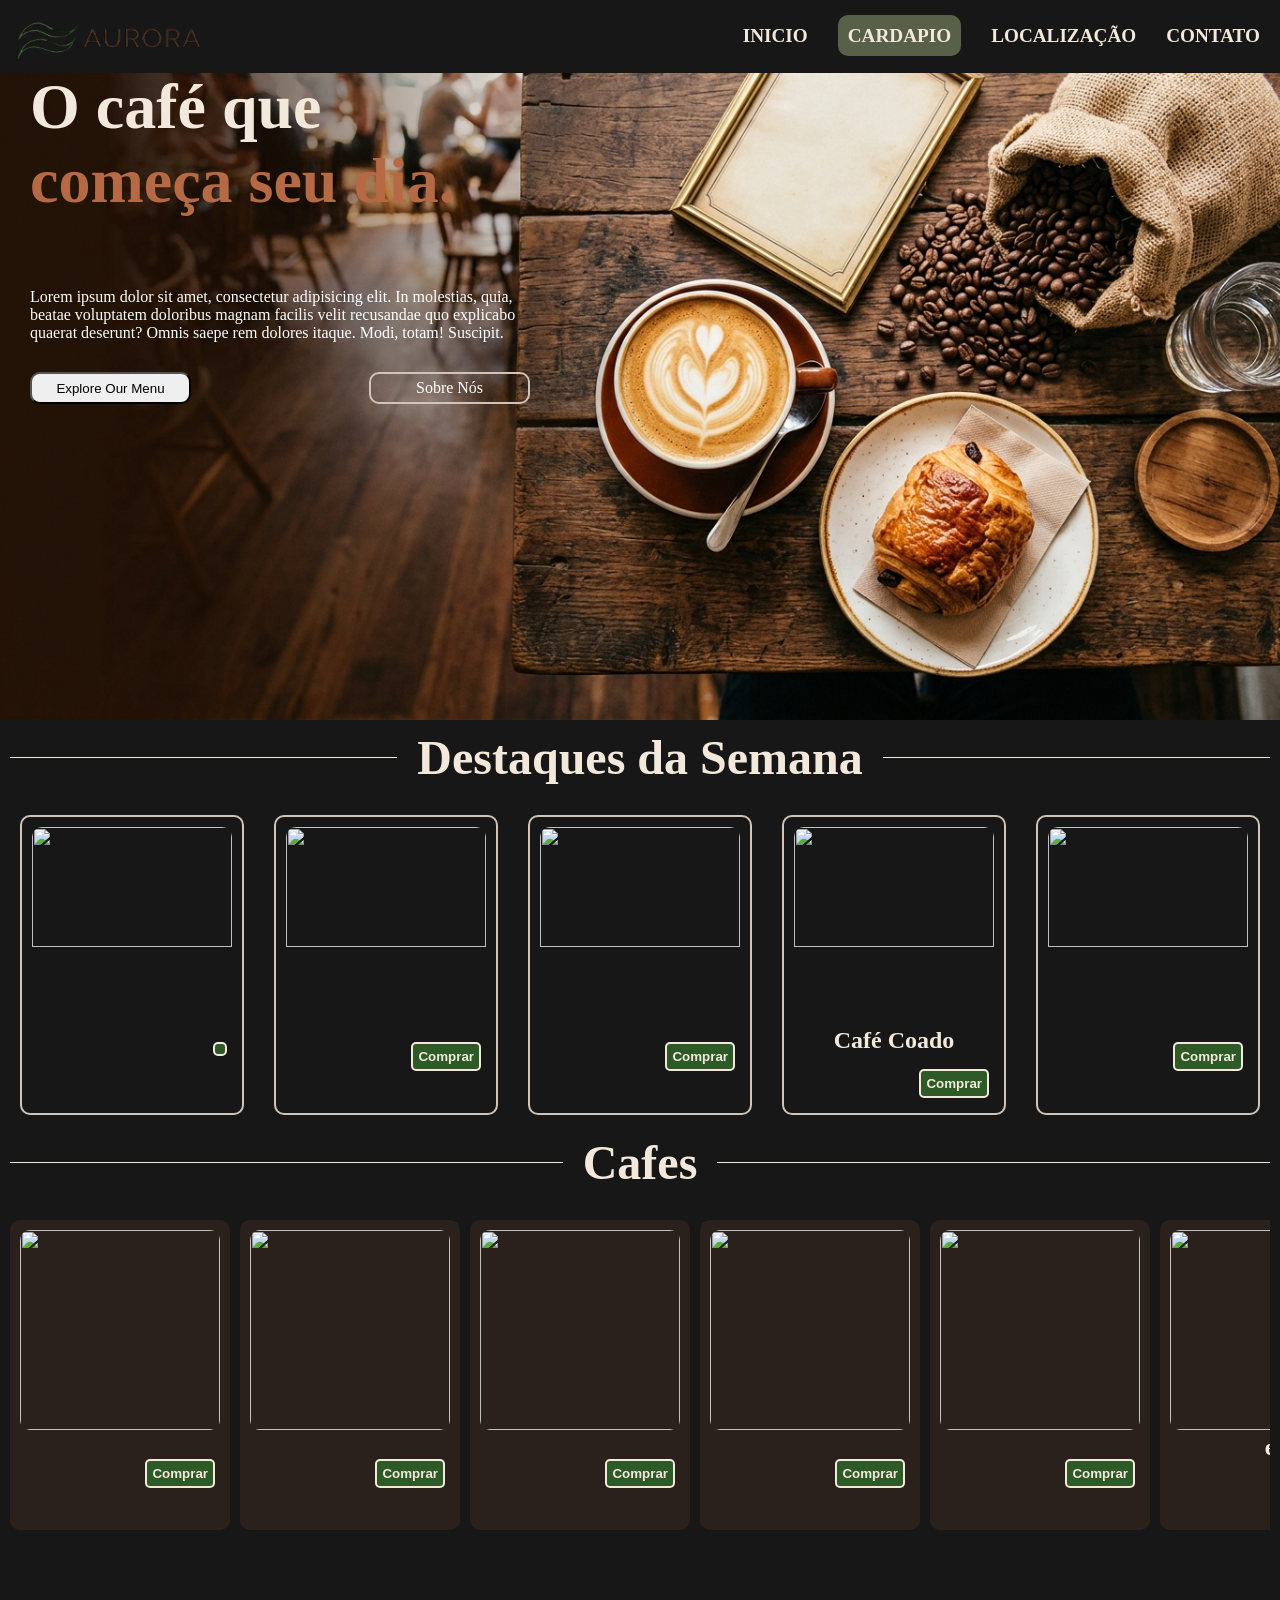
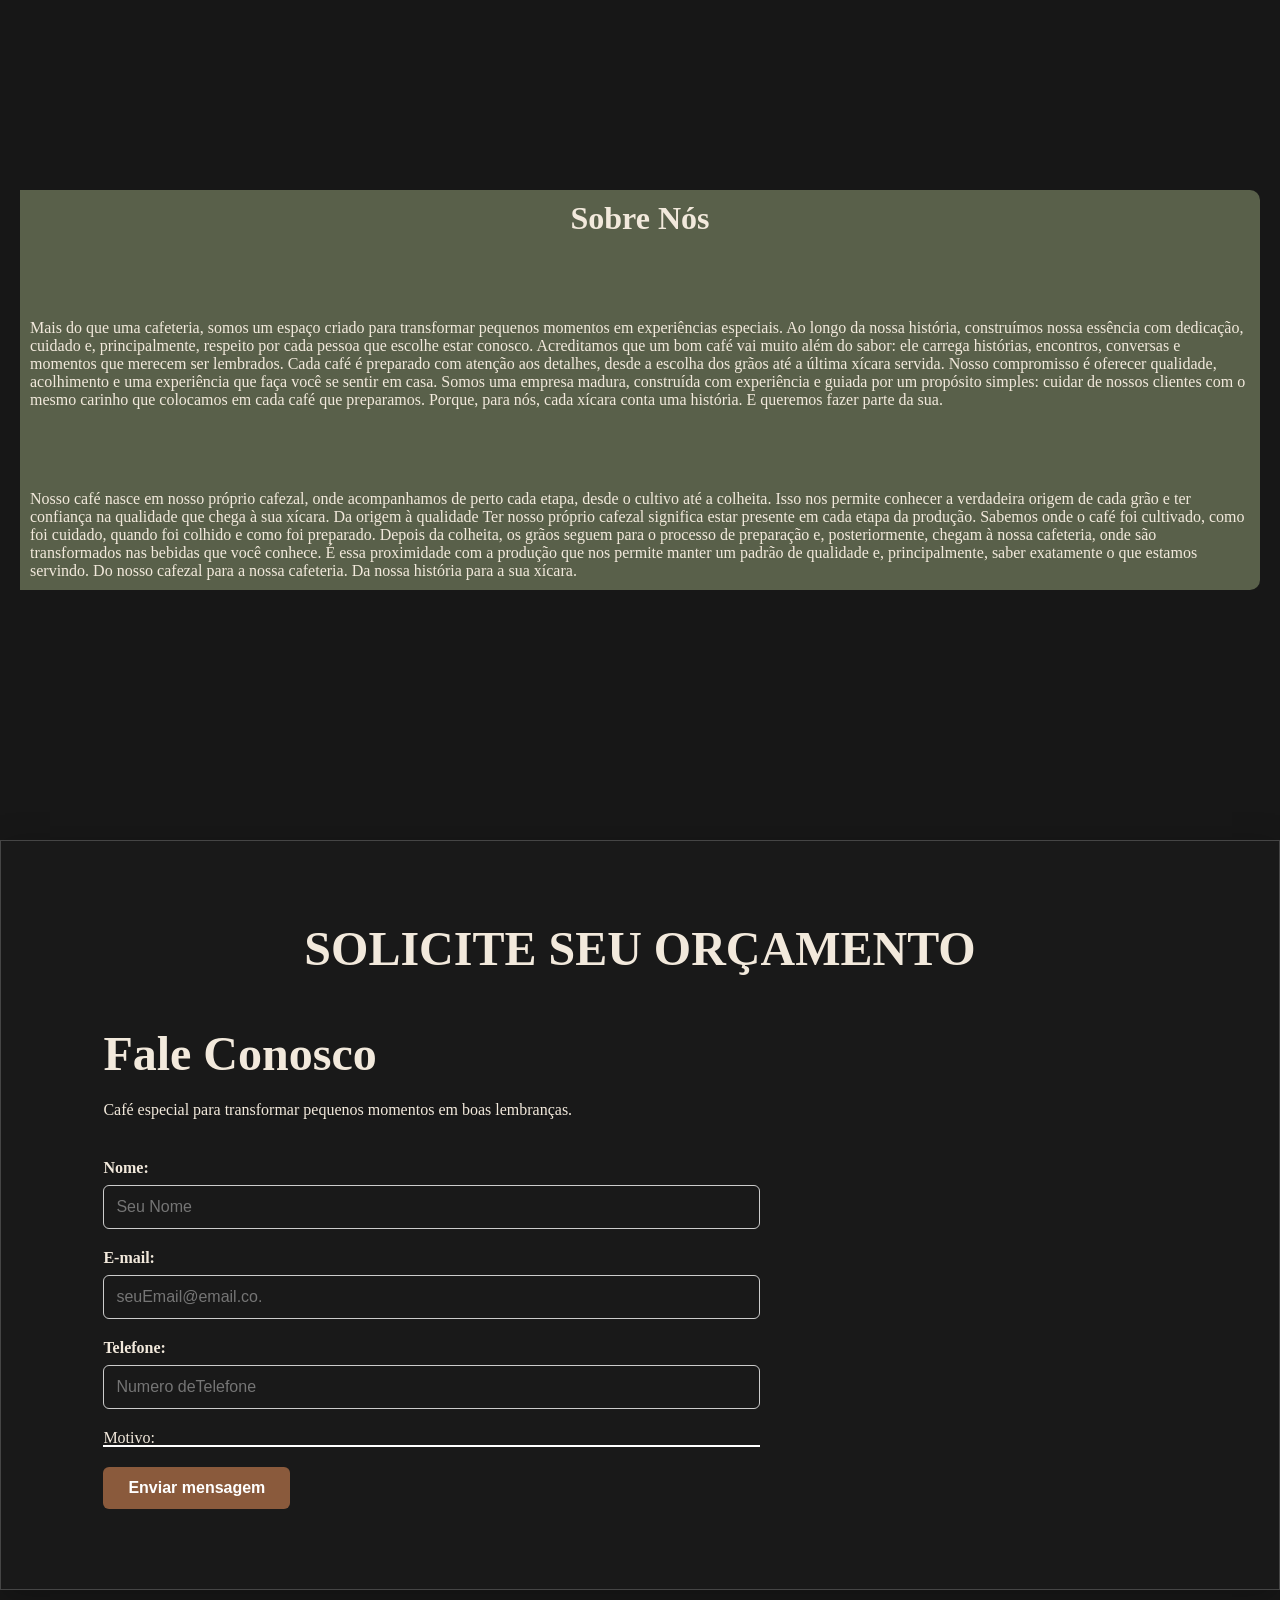
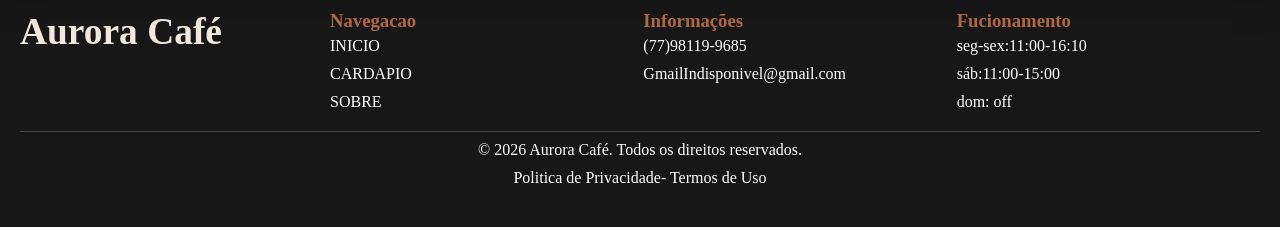
==== commit b4bc6f51: "feat: adiciona políticas, termos e melhorias na cafeteria" ====
--- a/index.html
+++ b/index.html
@@ -18,10 +18,10 @@
             <img src="./img/header/Logo_Aurora-removebg-preview.png" alt="">
             <div class="nav-links">
                 <ul>
-                    <li><a href="">INICIO</a></li>
-                    <li><a href="" class="cardapio">CARDAPIO</a></li>
-                    <li><a href="">LOCALIZAÇÃO</a></li>
-                    <li><a href="#sobre">SOBRE</a></li>
+                    <li><a href="#">INICIO</a></li>
+                    <li><a href="#" class="cardapio">CARDAPIO</a></li>
+                    <li><a href="#">LOCALIZAÇÃO</a></li>
+                   
                     <li><a href="https://wa.me/557781199685" target="_blank" class="contato">CONTATO</a></li>
 
                 </ul>
@@ -53,7 +53,8 @@
                     </p>
 
                     <p class="SobreNos">
-                        Sobre Nós
+                        <a href="#sobre"> Sobre Nós</a>
+                       
                     </p>
                     
                 </div>
@@ -78,14 +79,14 @@
 
                     </div>
                     <figure class="produto_imagem">
-                        <img src="https://i.pinimg.com/736x/f9/bb/fa/f9bbfa8200af8d08f302594cc29d940e.jpg" alt="">
+                        <img src="" alt="">
                     </figure>
                     <div class="produto_conteudo">
-                        <h3>croant</h3>
+                        <h3></h3>
 
                         <div class="produto_compra">
-                            <span class="produto_preco">R$ 20,00</span>
-                            <button type="button">Comprar</button>
+                            <span class="produto_preco"></span>
+                            <button type="button"></button>
                         </div>
                     </div>
                 </article>
@@ -97,12 +98,50 @@
                         </div>
                     </div>
                     <figure class="produto_imagem">
-                        <img src="https://i.pinimg.com/1200x/e8/8c/96/e88c963b93c4ee2f3481b3576e2c9395.jpg" alt="">
+                        <img src="" alt="">
+                    </figure>
+                    <div class="produto_conteudo">
+                        <h3></h3>
+                        <div class="produto_compra">
+                            <span class="produto_preco"></span>
+                            <button type="button">Comprar</button>
+                        </div>
+                    </div>
+                </article>
+                 <article class="produtoCafe">
+
+                            <div class="produto_avaliacao">
+                                <i class="fa-solid fa-thumbs-up" aria-hidden="true"></i>
+
+                            </div>
+
+                            <figure class="produto_imagem">
+                                <img src=""
+                                    alt="">
+                            </figure>
+                            <div class="produto_conteudo">
+                                <h3></h3>
+                                <div class="produto_compra">
+                                    <span class="produto_preco"></span>
+                                    <button type="button">Comprar</button>
+                                </div>
+                            </div>
+
+                        </article>
+                <article class="produto">
+                    <div class="produto_cabecalho">
+                        <div class="produto_avaliacao">
+                            <i class="fa-solid fa-thumbs-up" aria-hidden="true"></i>
+
+                        </div>
+                    </div>
+                    <figure class="produto_imagem">
+                        <img src="" alt="">
                     </figure>
                     <div class="produto_conteudo">
                         <h3>Café Coado</h3>
                         <div class="produto_compra">
-                            <span class="produto_preco">R$ 20,00</span>
+                            <span class="produto_preco"></span>
                             <button type="button">Comprar</button>
                         </div>
                     </div>
@@ -115,52 +154,18 @@
                         </div>
                     </div>
                     <figure class="produto_imagem">
-                        <img src="https://i.pinimg.com/736x/b0/5a/0f/b05a0f6554fed3f511fa468a8fee6f30.jpg" alt="">
+                        <img src="" alt="">
                     </figure>
                     <div class="produto_conteudo">
-                        <h3>Café Coado</h3>
+                        <h3></h3>
                         <div class="produto_compra">
-                            <span class="produto_preco">R$ 20,00</span>
+                            <span class="produto_preco"></span>
                             <button type="button">Comprar</button>
                         </div>
                     </div>
                 </article>
-                <article class="produto">
-                    <div class="produto_cabecalho">
-                        <div class="produto_avaliacao">
-                            <i class="fa-solid fa-thumbs-up" aria-hidden="true"></i>
-
-                        </div>
-                    </div>
-                    <figure class="produto_imagem">
-                        <img src="https://i.pinimg.com/736x/87/17/4a/87174a7f303abed8af3f85a138dc4176.jpg" alt="">
-                    </figure>
-                    <div class="produto_conteudo">
-                        <h3>Café Coado</h3>
-                        <div class="produto_compra">
-                            <span class="produto_preco">R$ 20,00</span>
-                            <button type="button">Comprar</button>
-                        </div>
-                    </div>
-                </article>
-                <article class="produto">
-                    <div class="produto_cabecalho">
-                        <div class="produto_avaliacao">
-                            <i class="fa-solid fa-thumbs-up" aria-hidden="true"></i>
-
-                        </div>
-                    </div>
-                    <figure class="produto_imagem">
-                        <img src="https://i.pinimg.com/736x/39/45/a5/3945a5ed714f604d9960b2a519a4f200.jpg" alt="">
-                    </figure>
-                    <div class="produto_conteudo">
-                        <h3>Café Coado</h3>
-                        <div class="produto_compra">
-                            <span class="produto_preco">R$ 20,00</span>
-                            <button type="button">Comprar</button>
-                        </div>
-                    </div>
-                </article>
+
+                
 
 
 
@@ -188,53 +193,53 @@
                             </div>
 
                             <figure class="produto_imagem">
-                                <img src="https://i.pinimg.com/736x/0e/c1/0c/0ec10cee8bae54d2657722b7ad0ae948.jpg"
-                                    alt="">
-                            </figure>
-                            <div class="produto_conteudo">
-                                <h3>espresso</h3>
-                                <div class="produto_compra">
-                                    <span class="produto_preco">R$ 20,00</span>
-                                    <button type="button">Comprar</button>
-                                </div>
-                            </div>
-
-                        </article>
-                        <article class="produtoCafe">
-
-                            <div class="produto_avaliacao">
-                                <i class="fa-solid fa-thumbs-up" aria-hidden="true"></i>
-
-                            </div>
-
-                            <figure class="produto_imagem">
-                                <img src="https://i.pinimg.com/1200x/c4/73/7e/c4737e013a673e196416210867f9b1f8.jpg"
-                                    alt="">
-                            </figure>
-                            <div class="produto_conteudo">
-                                <h3>Lattle</h3>
-                                <div class="produto_compra">
-                                    <span class="produto_preco">R$ 20,00</span>
-                                    <button type="button">Comprar</button>
-                                </div>
-                            </div>
-                        </article>
-
-                        <article class="produtoCafe">
-
-                            <div class="produto_avaliacao">
-                                <i class="fa-solid fa-thumbs-up" aria-hidden="true"></i>
-
-
-                            </div>
-                            <figure class="produto_imagem">
-                                <img src="https://i.pinimg.com/736x/4d/e4/0c/4de40c8bbd7ca5c9a76587faf386d444.jpg"
-                                    alt="">
-                            </figure>
-                            <div class="produto_conteudo">
-                                <h3>cappucchino</h3>
-                                <div class="produto_compra">
-                                    <span class="produto_preco">R$ 20,00</span>
+                                <img src=""
+                                    alt="">
+                            </figure>
+                            <div class="produto_conteudo">
+                                <h3></h3>
+                                <div class="produto_compra">
+                                    <span class="produto_preco"></span>
+                                    <button type="button">Comprar</button>
+                                </div>
+                            </div>
+
+                        </article>
+                        <article class="produtoCafe">
+
+                            <div class="produto_avaliacao">
+                                <i class="fa-solid fa-thumbs-up" aria-hidden="true"></i>
+
+                            </div>
+
+                            <figure class="produto_imagem">
+                                <img src=""
+                                    alt="">
+                            </figure>
+                            <div class="produto_conteudo">
+                                <h3></h3>
+                                <div class="produto_compra">
+                                    <span class="produto_preco"></span>
+                                    <button type="button">Comprar</button>
+                                </div>
+                            </div>
+                        </article>
+
+                        <article class="produtoCafe">
+
+                            <div class="produto_avaliacao">
+                                <i class="fa-solid fa-thumbs-up" aria-hidden="true"></i>
+
+
+                            </div>
+                            <figure class="produto_imagem">
+                                <img src=""
+                                    alt="">
+                            </figure>
+                            <div class="produto_conteudo">
+                                <h3></h3>
+                                <div class="produto_compra">
+                                    <span class="produto_preco"></span>
                                     <button type="button">Comprar</button>
                                 </div>
                             </div>
@@ -252,128 +257,128 @@
                                     alt="">
                             </figure>
                             <div class="produto_conteudo">
-                                <h3>Vienna</h3>
-                                <div class="produto_compra">
-                                    <span class="produto_preco">R$ 20,00</span>
-                                    <button type="button">Comprar</button>
-                                </div>
-                            </div>
-
-                        </article>
-
-                        <article class="produtoCafe">
-
-                            <div class="produto_avaliacao">
-                                <i class="fa-solid fa-thumbs-up" aria-hidden="true"></i>
-
-                            </div>
-
-                            <figure class="produto_imagem">
-                                <img src="https://i.pinimg.com/1200x/15/64/e0/1564e0b50862040029cc4270e2f70a12.jpg"
+                                <h3></h3>
+                                <div class="produto_compra">
+                                    <span class="produto_preco"></span>
+                                    <button type="button">Comprar</button>
+                                </div>
+                            </div>
+
+                        </article>
+
+                        <article class="produtoCafe">
+
+                            <div class="produto_avaliacao">
+                                <i class="fa-solid fa-thumbs-up" aria-hidden="true"></i>
+
+                            </div>
+
+                            <figure class="produto_imagem">
+                                <img src=""
+                                    alt="">
+                            </figure>
+                            <div class="produto_conteudo">
+                                <h3></h3>
+                                <div class="produto_compra">
+                                    <span class="produto_preco"></span>
+                                    <button type="button">Comprar</button>
+                                </div>
+                            </div>
+                        </article>
+
+
+                        <article class="produtoCafe">
+
+                            <div class="produto_avaliacao">
+                                <i class="fa-solid fa-thumbs-up" aria-hidden="true"></i>
+
+                            </div>
+
+                            <figure class="produto_imagem">
+                                <img src=""
+                                    alt="">
+                            </figure>
+                            <div class="produto_conteudo">
+                                <h3>e</h3>
+                                <div class="produto_compra">
+                                    <span class="produto_preco"></span>
+                                    <button type="button">Comprar</button>
+                                </div>
+                            </div>
+                        </article>
+
+                        <article class="produtoCafe">
+
+                            <div class="produto_avaliacao">
+                                <i class="fa-solid fa-thumbs-up" aria-hidden="true"></i>
+
+                            </div>
+
+                            <figure class="produto_imagem">
+                                <img src=""
+                                    alt="">
+                            </figure>
+                            <div class="produto_conteudo">
+                                <h3></h3>
+                                <div class="produto_compra">
+                                    <span class="produto_preco"></span>
+                                    <button type="button">Comprar</button>
+                                </div>
+                            </div>
+                        </article>
+                        <article class="produtoCafe">
+
+                            <div class="produto_avaliacao">
+                                <i class="fa-solid fa-thumbs-up" aria-hidden="true"></i>
+
+                            </div>
+
+                            <figure class="produto_imagem">
+                                <img src=""
+                                    alt="">
+                            </figure>
+                            <div class="produto_conteudo">
+                                <h3></h3>
+                                <div class="produto_compra">
+                                    <span class="produto_preco"></span>
+                                    <button type="button">Comprar</button>
+                                </div>
+                            </div>
+                        </article>
+                        <article class="produtoCafe">
+
+                            <div class="produto_avaliacao">
+                                <i class="fa-solid fa-thumbs-up" aria-hidden="true"></i>
+
+                            </div>
+
+                            <figure class="produto_imagem">
+                                <img src=""
+                                    alt="">
+                            </figure>
+                            <div class="produto_conteudo">
+                                <h3></h3>
+                                <div class="produto_compra">
+                                    <span class="produto_preco"></span>
+                                    <button type="button">Comprar</button>
+                                </div>
+                            </div>
+                        </article>
+                        <article class="produtoCafe">
+
+                            <div class="produto_avaliacao">
+                                <i class="fa-solid fa-thumbs-up" aria-hidden="true"></i>
+
+                            </div>
+
+                            <figure class="produto_imagem">
+                                <img src=""
                                     alt="">
                             </figure>
                             <div class="produto_conteudo">
                                 <h3>Manchiato</h3>
                                 <div class="produto_compra">
-                                    <span class="produto_preco">R$ 20,00</span>
-                                    <button type="button">Comprar</button>
-                                </div>
-                            </div>
-                        </article>
-
-
-                        <article class="produtoCafe">
-
-                            <div class="produto_avaliacao">
-                                <i class="fa-solid fa-thumbs-up" aria-hidden="true"></i>
-
-                            </div>
-
-                            <figure class="produto_imagem">
-                                <img src="https://i.pinimg.com/736x/0e/c1/0c/0ec10cee8bae54d2657722b7ad0ae948.jpg"
-                                    alt="">
-                            </figure>
-                            <div class="produto_conteudo">
-                                <h3>espresso</h3>
-                                <div class="produto_compra">
-                                    <span class="produto_preco">R$ 20,00</span>
-                                    <button type="button">Comprar</button>
-                                </div>
-                            </div>
-                        </article>
-
-                        <article class="produtoCafe">
-
-                            <div class="produto_avaliacao">
-                                <i class="fa-solid fa-thumbs-up" aria-hidden="true"></i>
-
-                            </div>
-
-                            <figure class="produto_imagem">
-                                <img src="https://i.pinimg.com/1200x/c4/73/7e/c4737e013a673e196416210867f9b1f8.jpg"
-                                    alt="">
-                            </figure>
-                            <div class="produto_conteudo">
-                                <h3>Lattle</h3>
-                                <div class="produto_compra">
-                                    <span class="produto_preco">R$ 20,00</span>
-                                    <button type="button">Comprar</button>
-                                </div>
-                            </div>
-                        </article>
-                        <article class="produtoCafe">
-
-                            <div class="produto_avaliacao">
-                                <i class="fa-solid fa-thumbs-up" aria-hidden="true"></i>
-
-                            </div>
-
-                            <figure class="produto_imagem">
-                                <img src="https://i.pinimg.com/736x/4d/e4/0c/4de40c8bbd7ca5c9a76587faf386d444.jpg"
-                                    alt="">
-                            </figure>
-                            <div class="produto_conteudo">
-                                <h3>cappucchino</h3>
-                                <div class="produto_compra">
-                                    <span class="produto_preco">R$ 20,00</span>
-                                    <button type="button">Comprar</button>
-                                </div>
-                            </div>
-                        </article>
-                        <article class="produtoCafe">
-
-                            <div class="produto_avaliacao">
-                                <i class="fa-solid fa-thumbs-up" aria-hidden="true"></i>
-
-                            </div>
-
-                            <figure class="produto_imagem">
-                                <img src="https://i.pinimg.com/1200x/03/59/aa/0359aa1f9990e45c11ae02872a792d38.jpg"
-                                    alt="">
-                            </figure>
-                            <div class="produto_conteudo">
-                                <h3>Vienna</h3>
-                                <div class="produto_compra">
-                                    <span class="produto_preco">R$ 20,00</span>
-                                    <button type="button">Comprar</button>
-                                </div>
-                            </div>
-                        </article>
-                        <article class="produtoCafe">
-
-                            <div class="produto_avaliacao">
-                                <i class="fa-solid fa-thumbs-up" aria-hidden="true"></i>
-
-                            </div>
-
-                            <figure class="produto_imagem">
-                                <img src="https://i.pinimg.com/1200x/15/64/e0/1564e0b50862040029cc4270e2f70a12.jpg"
-                                    alt="">
-                            </figure>
-                            <div class="produto_conteudo">
-                                <h3>Manchiato</h3>
-                                <div class="produto_compra">
-                                    <span class="produto_preco">R$ 20,00</span>
+                                    <span class="produto_preco"></span>
                                     <button type="button">Comprar</button>
                                 </div>
                             </div>
@@ -392,7 +397,7 @@
 
             <div class="imagem">
 
-                <img src="https://i.pinimg.com/736x/e9/f7/a4/e9f7a47ba307ad70dd409802dc3dd4f6.jpg" alt="">
+                <img src="" alt="">
 
             </div>
             <div class="descricao">
@@ -422,7 +427,7 @@
 
                 </p>
 
-                <p class="mais">
+                <p >
                     Nosso café nasce em nosso próprio cafezal, onde acompanhamos de perto cada etapa, desde o cultivo
                     até a colheita. Isso nos permite conhecer a verdadeira origem de cada grão e ter confiança na
                     qualidade que chega à sua xícara.
@@ -443,9 +448,7 @@
                     Do nosso cafezal para a nossa cafeteria. Da nossa história para a sua xícara.
                 </p>
 
-                <button>
-                    mais
-                </button>
+                
             </div>
 
         </section>
@@ -474,26 +477,34 @@
                         <form action="">
                             <div class="campo">
                                 <label for="">
-                                    Nome: <input type="text" id="name campoInput" placeholder="Seu Nome">
+                                    Nome: <input type="text" id="name"  class="campoInput" placeholder="Seu Nome">
                                 </label>
                             </div>
                             <div class="campo">
                                 <label for="">
-                                    E-mail: <input type="email" id="email campoInput" placeholder="seuEmail@email.co.">
+                                    E-mail: <input type="email" id="email" class="campoInput" placeholder="seuEmail@email.co.">
                                 </label>
                             </div>
                             <div class="campo">
                                 <label for="">
-                                    Telefone: <input type="number" id="number campoInput"
-                                        placeholder="Numero deTelefone">
+                                    Telefone: <input type="number" id="number"
+                                      class="campoInput"   placeholder="Numero deTelefone">
                                 </label>
                             </div>
                             <label for="motivo" class="mensagem">Motivo:<input type="text"
-                                    id="motivo campoInput"></label>
+                                    id="motivo" class="campoInput"></label>
                         </form>
                         <button class="enviar" onclick="FormularioParaWhatsapp()">Enviar mensagem</button>
                     </div>
-                    <img src="./img/footer/SacoDeCafe-removebg-preview.png" alt="">
+                   <iframe
+    src="https://www.google.com/maps/embed?pb=SEU_LINK_AQUI"
+    width="600"
+    height="350"
+    style="border:0;"
+    allowfullscreen=""
+    loading="lazy"
+    referrerpolicy="no-referrer-when-downgrade">
+</iframe>
                 </div>
 
             </div>
@@ -542,10 +553,13 @@
             </div>
 
 
-
-            <p class="copyright"> © 2026 Café & Momentos. Todos os direitos reservados. </p>
-
-            <div class="redes">
+<div class="Foonter-info">
+       <p class="copyright"> © 2026 Aurora Café. Todos os direitos reservados. </p>
+<p class="privacidadeEtermos"><a href="">Politica de Privacidade</a>- <a href="">Termos de Uso</a></p>
+           
+</div>
+     
+<div class="redes">
                 <ul>
                     <li>
                         <a href="#" aria-label="Instagram">
--- a/css/mobile.css
+++ b/css/mobile.css
@@ -95,21 +95,42 @@
     gap: 10px;
 }
 
-.infor-header p {
+.infor-header p,a {
     color: #fff;
 }
 
 .exploreEndHours {
     display: flex;
-    gap: 20px;
+    gap: 10px;
 }
 
 .exploreEndHours button,
-.Horario-de-fucionamento {
+.Horario-de-fucionamento,.SobreNos {
     padding: 5px;
     border-radius: 5px;
-}
-
+border-radius: 10px;
+        width: 100%;
+        max-width: 200px;
+
+        text-align: center;}
+
+        .explore{
+            display: none;
+        }
+ .SobreNos {
+
+        border: 2px solid var(--cor-texto-secundario);
+       
+        transition: .5s;
+
+        &:hover {
+            background-color: #c0bfbf7c;
+            cursor: pointer;
+        }
+        a{
+            text-decoration: none;
+        }
+    }
 
 
 
@@ -195,8 +216,9 @@
             padding: 5px;
             border-radius: 5px;
             border: none;
+            color: var(--cor-texto);
+              border: 2px solid var(--cor-texto);
             background-color: #2d5a27;
-            color: #fff;
             font-weight: 600;
             transition: 1s;
 
@@ -209,6 +231,20 @@
     }
 }
 
+.Produtos h2{
+       display: flex;
+    align-items: center;
+    gap: 20px;
+}
+
+.Produtos h2::before,
+.Produtos h2::after {
+    content: "";
+    height: 1px;
+    background: var(--cor-texto);
+    flex: 1;
+}
+
 
 /* Carrossel animando */
 .CarrosselProdutos {
@@ -267,7 +303,6 @@
 
 
         .produto_compra {
-
             display: flex;
             gap: 5px;
             align-items: flex-start;
@@ -296,9 +331,6 @@
 }
 
 
-
-
-
 .sobre {
     img {
         display: none;
@@ -326,16 +358,6 @@
 
     p {
         color: var(--cor-texto);
-    }
-
-    .mais {
-        display: none;
-
-
-    }
-
-    .mais.mostratexto {
-        display: block
     }
 
     button {
@@ -373,12 +395,12 @@
     height: 100%;
     background: rgba(29, 29, 29, 0.614);
     backdrop-filter: blur(12px);
-    -webkit-backdrop-filter: blur(12px);
+  
 
     z-index: -1;
 }
 
-.agendamento>h2 {
+.agendamento h2 {
     text-align: center;
     margin-bottom: 50px;
     color: var(--cor-texto);
@@ -388,9 +410,7 @@
 
 
 .divContainer {
-    max-width: 1100px;
-    margin: 0 auto;
-
+    width: 100%;
 
 }
 
@@ -399,27 +419,19 @@
     margin-bottom: 40px;
 }
 
-.frase {
-    font-size: 2rem;
-    margin-bottom: 10px;
-}
+
 
 .frase p {
     font-size: 1rem;
 }
 
 
-.containerInfor {
-    display: flex;
-    align-items: center;
-    justify-content: space-between;
-    gap: 50px;
-}
-
-
-.formulario {
-    flex: 1;
-}
+
+
+.formulario{
+    width: 100%;
+}
+
 
 .campo {
     margin-bottom: 20px;
@@ -427,6 +439,7 @@
 
 .campo label,
 .formulario>label {
+    width: 100%;
     display: flex;
     flex-direction: column;
     gap: 8px;
@@ -434,10 +447,9 @@
 }
 
 
-.campoInput,
-.campo input,
-.formulario>label input {
-    width: 300px;
+
+.campo input {
+    width: 100%;
     min-width: 200px;
     padding: 12px;
     border: 1px solid #ccc;
@@ -468,7 +480,7 @@
 .mensagem::before {
     position: absolute;
     content: "";
-    width: 300px;
+    width: 100%;
     height: 2px;
     background-color: #fff;
     bottom: 0px;
@@ -492,8 +504,9 @@
 }
 
 
-.containerInfor img {
+.containerInfor iframe {
     display: none;
+   
 }
 
 
@@ -506,6 +519,19 @@
     padding: 20px;
     gap: 10px;
 
+    .btnFooter h3 {
+    color: var(--cor-destaque);
+&:hover {
+    color: var(--cor-destaque-hover);
+    cursor: pointer;
+}}
+
+.btnFooter h3 {
+    color: var(--cor-destaque);
+&:hover {
+    color: var(--cor-destaque-hover);
+    cursor: pointer;
+}}
     .nameCafe {
         font-size: 2rem;
         margin-bottom: 20px;
@@ -515,14 +541,8 @@
 
 }
 
-.btnFooter h3 {
-    color: var(--cor-destaque);
-}
-
-h3:hover {
-    color: var(--cor-destaque-hover);
-    cursor: pointer;
-}
+
+
 
 .btnFooter {
     display: flex;
@@ -546,16 +566,29 @@
 }
 
 
-
-.copyright {
+.Foonter-info{
+    position: relative;
+  display: flex;
+  flex-direction: column;
+  gap: 10px;
+    .copyright {
     text-align: center;
-    position: relative;
     color: #fff;
     padding-top: 20px;
 
 }
-
-.copyright::before {
+.privacidadeEtermos{
+    text-align: center;
+   
+
+    a{
+        text-decoration: none;
+    }
+}
+}
+
+
+.Foonter-info::before {
     content: "";
     position: absolute;
     top: 10px;
@@ -606,7 +639,7 @@
 @media (min-width: 769px) {
 
     #inicio {
-        padding: 0px;
+        padding-top: 70px;
         background-image: url("/img/header/imagem-header.jfif");
         background-size: cover;
         background-position: center;
@@ -614,6 +647,7 @@
     }
 
     #inicio nav .nav-links {
+        
         background-image: none;
         background-color: transparent;
 
@@ -622,10 +656,14 @@
 
         width: auto;
         height: auto;
-        padding: 0;
+       
     }
 
     #inicio nav {
+        position: fixed;
+        z-index: 100;
+       top: 0;
+       left: 0;
         background-color: var(--cor-fundo);
         padding: 10px;
         width: 100%;
@@ -704,6 +742,10 @@
 
     .exploreEndHours {
         margin-top: 20px;
+    }
+
+    .explore{
+        display: block;
     }
 
     .explore,
@@ -715,19 +757,7 @@
         text-align: center;
     }
 
-    .SobreNos {
-
-        border: 2px solid var(--cor-texto-secundario);
-        padding: 5px;
-
-        transition: .5s;
-
-        &:hover {
-            background-color: #c0bfbf7c;
-            cursor: pointer;
-        }
-    }
-
+   
 
     /* Destaques da semana */
     .Produtos {
@@ -781,28 +811,22 @@
         display: flex;
         justify-content: center;
         align-items: center;
-        background-color: #fff;
+       
         border-radius: 10px;
         padding: 5px;
 
-.produto_preco{
-
-        color: black;
-    }
+ 
+
+    }
+
+    .produto_conteudo .produto_compra .produto_preco {
+        color: var(--cor-texto);
+        font-weight: 700;
+        font-size: 1.3rem;
+      
     }
 
     
-
-    button {
-        padding: 5px;
-        border-radius: 5px;
-        border: none;
-
-
-        font-weight: 600;
-        transition: 1s;
-
-    }
 
     /* Carrossel animando */
     .CarrosselProdutos {
@@ -864,19 +888,13 @@
 
 
             .produto_compra {
-                background-color: #fff;
+                
                 display: flex;
                 flex-direction: row;
                 padding: 5px;
                 border-radius: 10px;
                 align-items: center;
 
-
-                .produto_preco {
-                    color: black;
-                    font-weight: 2rem;
-                    font-size: 1.3rem;
-                }
             }
         }
 
@@ -900,25 +918,31 @@
         align-items: center;
         padding: 20px;
         min-height: 100vh;
-    }
-
-    .imagem img {
+ .imagem img {
         display: block;
         border-radius: 10px;
         height: 600px;
+
+
+
     }
 
 
     .descricao {
         background-color: var(--cor-verde);
         height: 400px;
+        width: 100%;
+       
         border-radius: 0 10px 10px 0;
         padding: 10px;
         display: flex;
         gap: 10px;
         flex-direction: column;
+        align-items: center;
         justify-content: space-between;
-    }
+    }   }
+
+   
 
     .descricao h2 {
         text-align: center;
@@ -932,23 +956,8 @@
         color: var(--cor-texto);
     }
 
-    .mais {
-        display: none;
-
-
-    }
-
-    .mais.mostratexto {
-        display: block
-    }
-
-    button {
-        border: none;
-        background-color: var(--cor-verde);
-        color: #fff;
-        font-size: 1rem;
-
-    }
+    
+
 
 
 
@@ -993,7 +1002,7 @@
 
 
     .divContainer {
-        max-width: 1100px;
+        width: 100%;
         margin: 0 auto;
 
 
@@ -1022,16 +1031,13 @@
     }
 
 
-    .formulario {
-        flex: 1;
-    }
-
-    .campo {
-        margin-bottom: 20px;
-    }
+
+
+   
 
     .campo label,
     .formulario>label {
+          width: 100%;
         display: flex;
         flex-direction: column;
         gap: 8px;
@@ -1039,17 +1045,16 @@
     }
 
 
-    .campoInput,
-    .campo input,
-    .formulario>label input {
-        width: 100%;
-        min-width: 100%;
-        padding: 12px;
-        border: 1px solid #ccc;
-        border-radius: 6px;
-        box-sizing: border-box;
-        font-size: 1rem;
-    }
+  
+    .campo input {
+    width: 100%;
+    
+    padding: 12px;
+    border: 1px solid #ccc;
+    border-radius: 6px;
+    box-sizing: border-box;
+    font-size: 1rem;
+}
 
     input {
         background-color: transparent;
@@ -1057,18 +1062,91 @@
 
     }
 
-
-
-
-
-
-
-
-
-
-    .containerInfor img {
+    .containerInfor iframe {
+        border-radius: 10px;
         display: block;
     }
 
 
+.mais-Detalhes {
+    display: grid;
+    grid-template-columns: 300px 1fr 1fr 1fr;
+    grid-template-rows:auto auto auto;
+    padding: 20px;
+    gap: 10px;
+
+   
+.btnFooter h3 {
+    color: var(--cor-destaque);
+&:hover {
+    color: var(--cor-destaque-hover);
+    cursor: pointer;
+}}
+
+
+}
+
+
+
+
+
+
+
+.opcoesFooter {
+    display: flex;
+    flex-direction: column;
+gap: 10px;
+
+}
+
+
+.Foonter-info{
+     grid-column: 1/5;
+     display: flex;
+     flex-direction: column;
+   /* .copyright {
+   
+   
+}
+
+.privacidadeEtermos{
+     */
+/* } */
+}
+
+
+
+.redes{
+     grid-column: 1/5;
+}
+
+.redes ul {
+   
+    list-style: none;
+    display: flex;
+    justify-content: center;
+    gap: 10px;
+    margin-top: 10px;
+
+    li a {
+        color: var(--cor-destaque);
+
+        i {
+            transition: .4s;
+            font-size: 1.5rem;
+        }
+
+        i:hover {
+            color: var(--cor-destaque-hover);
+            transform: scale(1.05);
+        }
+    }
+
+}
+
+
+
+.opcoesFooter.mostra {
+    display: block;
+}
 }
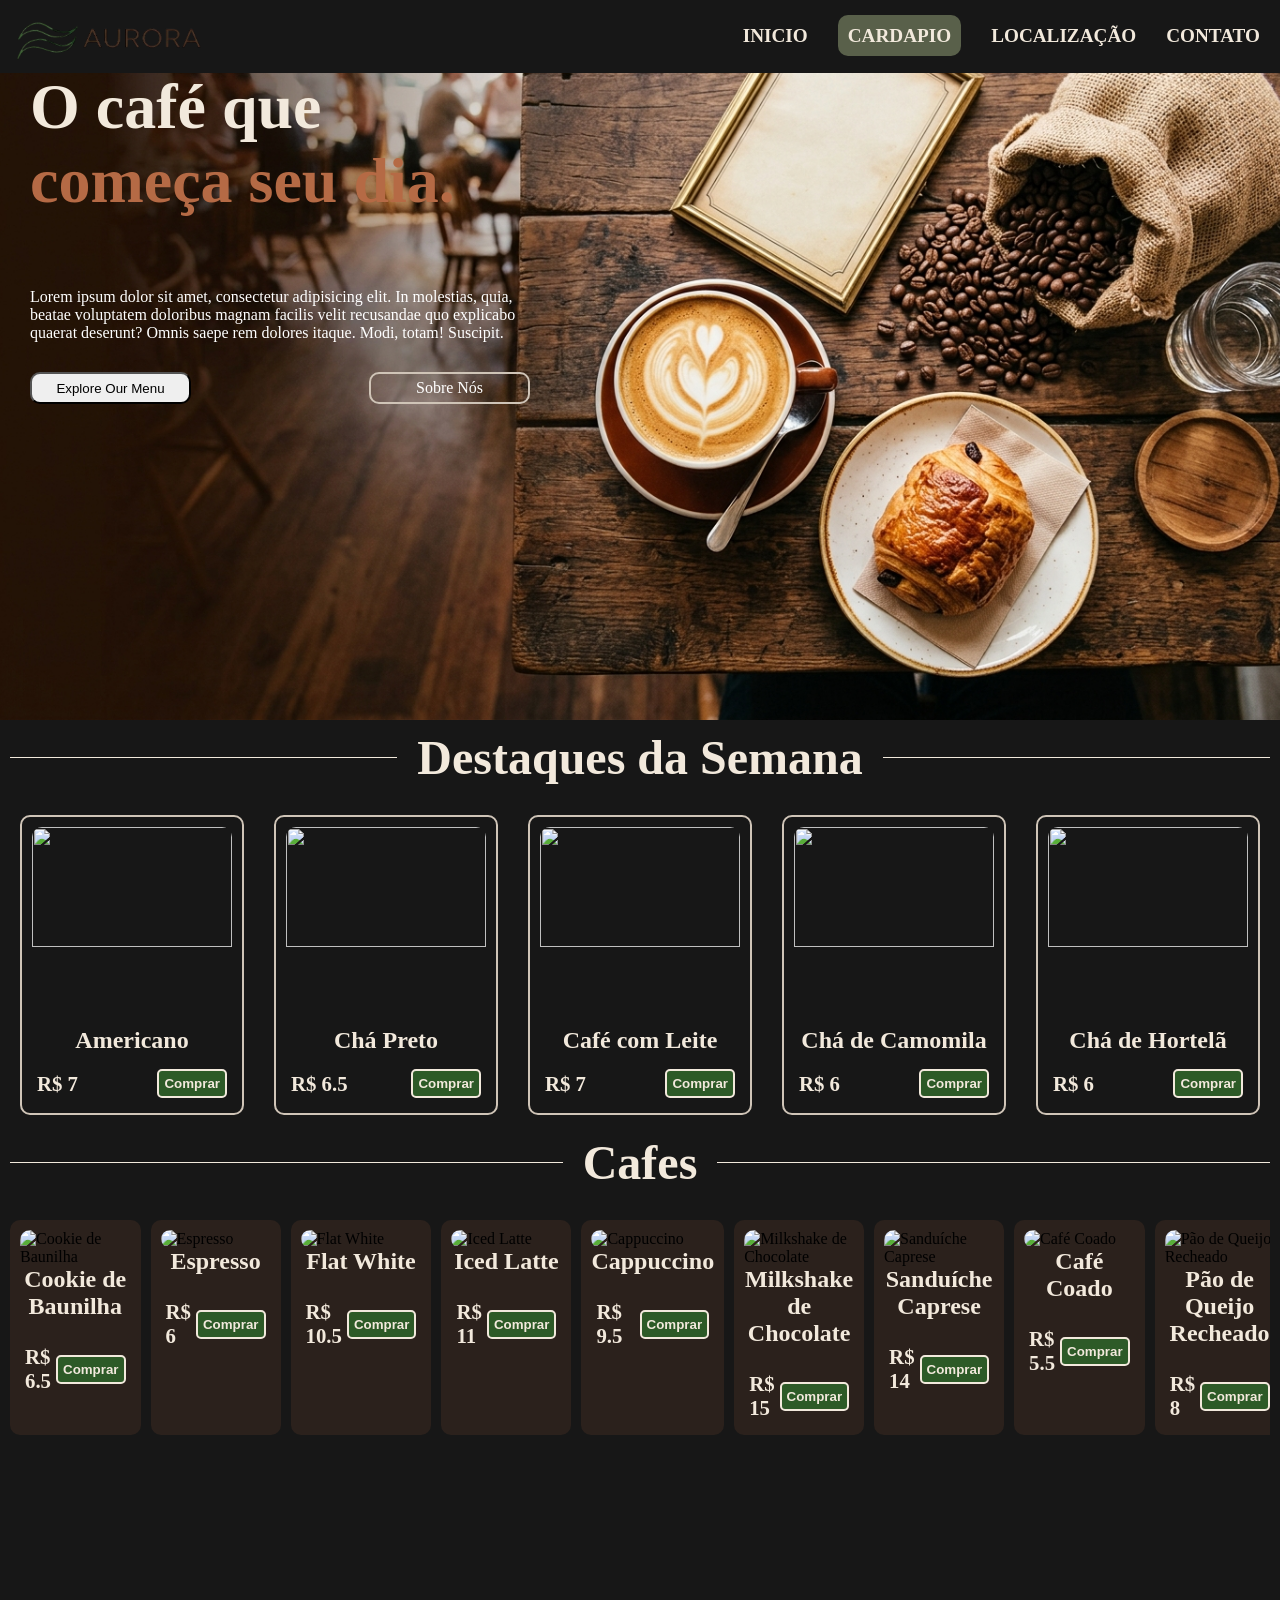
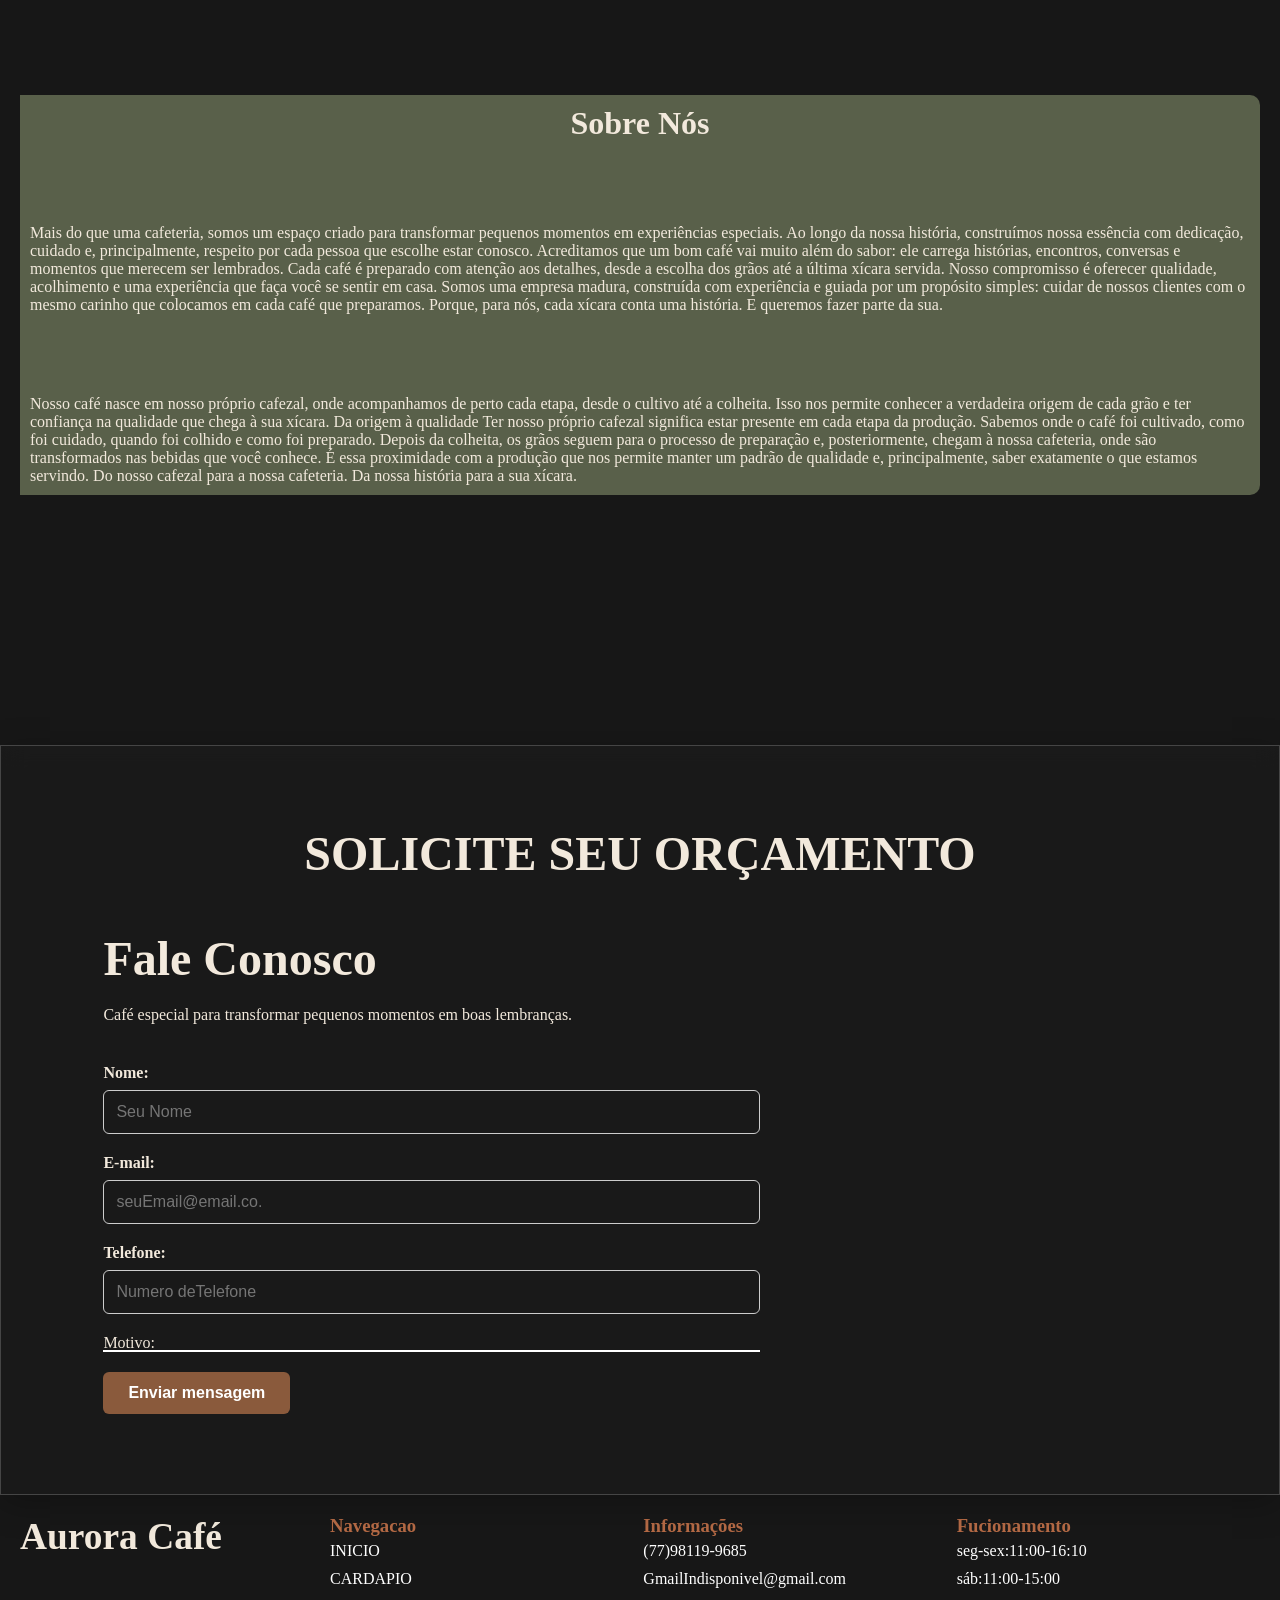
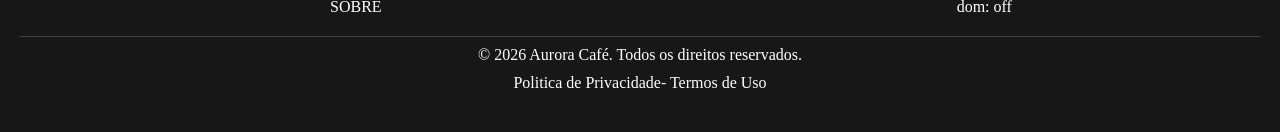
==== commit c1706467: "feat: adicionar produtos dinamicos ao carrossel e destaques" ====
--- a/index.html
+++ b/index.html
@@ -21,7 +21,7 @@
                     <li><a href="#">INICIO</a></li>
                     <li><a href="#" class="cardapio">CARDAPIO</a></li>
                     <li><a href="#">LOCALIZAÇÃO</a></li>
-                   
+
                     <li><a href="https://wa.me/557781199685" target="_blank" class="contato">CONTATO</a></li>
 
                 </ul>
@@ -38,7 +38,8 @@
                     <span>começa seu dia.</span>
                 </h2>
 
-                <p class="texto-cafetria">Lorem ipsum dolor sit amet, consectetur adipisicing elit. In molestias, quia, beatae voluptatem
+                <p class="texto-cafetria">Lorem ipsum dolor sit amet, consectetur adipisicing elit. In molestias, quia,
+                    beatae voluptatem
                     doloribus magnam facilis velit recusandae quo explicabo quaerat deserunt? Omnis saepe rem dolores
                     itaque. Modi, totam! Suscipit.</p>
 
@@ -49,14 +50,14 @@
                     </button>
 
                     <p class="Horario-de-fucionamento">
-                       
+
                     </p>
 
                     <p class="SobreNos">
                         <a href="#sobre"> Sobre Nós</a>
-                       
+
                     </p>
-                    
+
                 </div>
 
             </div>
@@ -71,101 +72,124 @@
             <h2>Destaques da Semana</h2>
             <div class="ContainerProdutos">
 
-                <article class="produto">
-
-                    <div class="produto_avaliacao">
-                        <i class="fa-solid fa-thumbs-up" aria-hidden="true"></i>
-
-
-                    </div>
-                    <figure class="produto_imagem">
-                        <img src="" alt="">
-                    </figure>
-                    <div class="produto_conteudo">
-                        <h3></h3>
-
-                        <div class="produto_compra">
-                            <span class="produto_preco"></span>
-                            <button type="button"></button>
-                        </div>
-                    </div>
-                </article>
-                <article class="produto">
-                    <div class="produto_cabecalho">
-                        <div class="produto_avaliacao">
-                            <i class="fa-solid fa-thumbs-up" aria-hidden="true"></i>
-
-                        </div>
-                    </div>
-                    <figure class="produto_imagem">
-                        <img src="" alt="">
-                    </figure>
-                    <div class="produto_conteudo">
-                        <h3></h3>
-                        <div class="produto_compra">
-                            <span class="produto_preco"></span>
-                            <button type="button">Comprar</button>
-                        </div>
-                    </div>
-                </article>
-                 <article class="produtoCafe">
-
-                            <div class="produto_avaliacao">
-                                <i class="fa-solid fa-thumbs-up" aria-hidden="true"></i>
-
-                            </div>
-
-                            <figure class="produto_imagem">
-                                <img src=""
-                                    alt="">
-                            </figure>
-                            <div class="produto_conteudo">
-                                <h3></h3>
-                                <div class="produto_compra">
-                                    <span class="produto_preco"></span>
-                                    <button type="button">Comprar</button>
-                                </div>
-                            </div>
-
-                        </article>
-                <article class="produto">
-                    <div class="produto_cabecalho">
-                        <div class="produto_avaliacao">
-                            <i class="fa-solid fa-thumbs-up" aria-hidden="true"></i>
-
-                        </div>
-                    </div>
-                    <figure class="produto_imagem">
-                        <img src="" alt="">
-                    </figure>
-                    <div class="produto_conteudo">
-                        <h3>Café Coado</h3>
-                        <div class="produto_compra">
-                            <span class="produto_preco"></span>
-                            <button type="button">Comprar</button>
-                        </div>
-                    </div>
-                </article>
-                <article class="produto">
-                    <div class="produto_cabecalho">
-                        <div class="produto_avaliacao">
-                            <i class="fa-solid fa-thumbs-up" aria-hidden="true"></i>
-
-                        </div>
-                    </div>
-                    <figure class="produto_imagem">
-                        <img src="" alt="">
-                    </figure>
-                    <div class="produto_conteudo">
-                        <h3></h3>
-                        <div class="produto_compra">
-                            <span class="produto_preco"></span>
-                            <button type="button">Comprar</button>
-                        </div>
-                    </div>
-                </article>
-
-                
+
+<article class="produto">
+
+    <div class="produto_avaliacao">
+        <i class="fa-solid fa-thumbs-up" aria-hidden="true"></i>
+    </div>
+
+    <figure class="produto_imagem">
+        <img src="" alt="" class="imagemDestaque">
+    </figure>
+
+    <div class="produto_conteudo">
+        <h3 class="NomeProdutoDestaque"></h3>
+
+        <div class="produto_compra">
+            <span class="produto_preco precoDestaque"></span>
+            <button type="button">Comprar</button>
+        </div>
+    </div>
+
+</article>
+
+
+<article class="produto">
+
+    <div class="produto_cabecalho">
+        <div class="produto_avaliacao">
+            <i class="fa-solid fa-thumbs-up" aria-hidden="true"></i>
+        </div>
+    </div>
+
+    <figure class="produto_imagem">
+        <img src="" alt="" class="imagemDestaque">
+    </figure>
+
+    <div class="produto_conteudo">
+        <h3 class="NomeProdutoDestaque"></h3>
+
+        <div class="produto_compra">
+            <span class="produto_preco precoDestaque"></span>
+            <button type="button">Comprar</button>
+        </div>
+    </div>
+
+</article>
+
+
+<article class="produto">
+
+    <div class="produto_avaliacao">
+        <i class="fa-solid fa-thumbs-up" aria-hidden="true"></i>
+    </div>
+
+    <figure class="produto_imagem">
+        <img src="" alt="" class="imagemDestaque">
+    </figure>
+
+    <div class="produto_conteudo">
+        <h3 class="NomeProdutoDestaque"></h3>
+
+        <div class="produto_compra">
+            <span class="produto_preco precoDestaque"></span>
+            <button type="button">Comprar</button>
+        </div>
+    </div>
+
+</article>
+
+
+<article class="produto">
+
+    <div class="produto_cabecalho">
+        <div class="produto_avaliacao">
+            <i class="fa-solid fa-thumbs-up" aria-hidden="true"></i>
+        </div>
+    </div>
+
+    <figure class="produto_imagem">
+        <img src="" alt="" class="imagemDestaque">
+    </figure>
+
+    <div class="produto_conteudo">
+        <h3 class="NomeProdutoDestaque"></h3>
+
+        <div class="produto_compra">
+            <span class="produto_preco precoDestaque"></span>
+            <button type="button">Comprar</button>
+        </div>
+    </div>
+
+</article>
+
+
+<article class="produto">
+
+    <div class="produto_cabecalho">
+        <div class="produto_avaliacao">
+            <i class="fa-solid fa-thumbs-up" aria-hidden="true"></i>
+        </div>
+    </div>
+
+    <figure class="produto_imagem">
+        <img src="" alt="" class="imagemDestaque">
+    </figure>
+
+    <div class="produto_conteudo">
+        <h3 class="NomeProdutoDestaque"></h3>
+
+        <div class="produto_compra">
+            <span class="produto_preco precoDestaque"></span>
+            <button type="button">Comprar</button>
+        </div>
+    </div>
+
+</article>
+
+
+
 
 
 
@@ -180,211 +204,231 @@
 
 
 
-                    <div class="carrossel">
-
-
-
-
-                        <article class="produtoCafe">
-
-                            <div class="produto_avaliacao">
-                                <i class="fa-solid fa-thumbs-up" aria-hidden="true"></i>
-
-                            </div>
-
-                            <figure class="produto_imagem">
-                                <img src=""
-                                    alt="">
-                            </figure>
-                            <div class="produto_conteudo">
-                                <h3></h3>
-                                <div class="produto_compra">
-                                    <span class="produto_preco"></span>
-                                    <button type="button">Comprar</button>
-                                </div>
-                            </div>
-
-                        </article>
-                        <article class="produtoCafe">
-
-                            <div class="produto_avaliacao">
-                                <i class="fa-solid fa-thumbs-up" aria-hidden="true"></i>
-
-                            </div>
-
-                            <figure class="produto_imagem">
-                                <img src=""
-                                    alt="">
-                            </figure>
-                            <div class="produto_conteudo">
-                                <h3></h3>
-                                <div class="produto_compra">
-                                    <span class="produto_preco"></span>
-                                    <button type="button">Comprar</button>
-                                </div>
-                            </div>
-                        </article>
-
-                        <article class="produtoCafe">
-
-                            <div class="produto_avaliacao">
-                                <i class="fa-solid fa-thumbs-up" aria-hidden="true"></i>
-
-
-                            </div>
-                            <figure class="produto_imagem">
-                                <img src=""
-                                    alt="">
-                            </figure>
-                            <div class="produto_conteudo">
-                                <h3></h3>
-                                <div class="produto_compra">
-                                    <span class="produto_preco"></span>
-                                    <button type="button">Comprar</button>
-                                </div>
-                            </div>
-
-                        </article>
-                        <article class="produtoCafe">
-
-                            <div class="produto_avaliacao">
-                                <i class="fa-solid fa-thumbs-up" aria-hidden="true"></i>
-
-                            </div>
-
-                            <figure class="produto_imagem">
-                                <img src="https://i.pinimg.com/1200x/03/59/aa/0359aa1f9990e45c11ae02872a792d38.jpg"
-                                    alt="">
-                            </figure>
-                            <div class="produto_conteudo">
-                                <h3></h3>
-                                <div class="produto_compra">
-                                    <span class="produto_preco"></span>
-                                    <button type="button">Comprar</button>
-                                </div>
-                            </div>
-
-                        </article>
-
-                        <article class="produtoCafe">
-
-                            <div class="produto_avaliacao">
-                                <i class="fa-solid fa-thumbs-up" aria-hidden="true"></i>
-
-                            </div>
-
-                            <figure class="produto_imagem">
-                                <img src=""
-                                    alt="">
-                            </figure>
-                            <div class="produto_conteudo">
-                                <h3></h3>
-                                <div class="produto_compra">
-                                    <span class="produto_preco"></span>
-                                    <button type="button">Comprar</button>
-                                </div>
-                            </div>
-                        </article>
-
-
-                        <article class="produtoCafe">
-
-                            <div class="produto_avaliacao">
-                                <i class="fa-solid fa-thumbs-up" aria-hidden="true"></i>
-
-                            </div>
-
-                            <figure class="produto_imagem">
-                                <img src=""
-                                    alt="">
-                            </figure>
-                            <div class="produto_conteudo">
-                                <h3>e</h3>
-                                <div class="produto_compra">
-                                    <span class="produto_preco"></span>
-                                    <button type="button">Comprar</button>
-                                </div>
-                            </div>
-                        </article>
-
-                        <article class="produtoCafe">
-
-                            <div class="produto_avaliacao">
-                                <i class="fa-solid fa-thumbs-up" aria-hidden="true"></i>
-
-                            </div>
-
-                            <figure class="produto_imagem">
-                                <img src=""
-                                    alt="">
-                            </figure>
-                            <div class="produto_conteudo">
-                                <h3></h3>
-                                <div class="produto_compra">
-                                    <span class="produto_preco"></span>
-                                    <button type="button">Comprar</button>
-                                </div>
-                            </div>
-                        </article>
-                        <article class="produtoCafe">
-
-                            <div class="produto_avaliacao">
-                                <i class="fa-solid fa-thumbs-up" aria-hidden="true"></i>
-
-                            </div>
-
-                            <figure class="produto_imagem">
-                                <img src=""
-                                    alt="">
-                            </figure>
-                            <div class="produto_conteudo">
-                                <h3></h3>
-                                <div class="produto_compra">
-                                    <span class="produto_preco"></span>
-                                    <button type="button">Comprar</button>
-                                </div>
-                            </div>
-                        </article>
-                        <article class="produtoCafe">
-
-                            <div class="produto_avaliacao">
-                                <i class="fa-solid fa-thumbs-up" aria-hidden="true"></i>
-
-                            </div>
-
-                            <figure class="produto_imagem">
-                                <img src=""
-                                    alt="">
-                            </figure>
-                            <div class="produto_conteudo">
-                                <h3></h3>
-                                <div class="produto_compra">
-                                    <span class="produto_preco"></span>
-                                    <button type="button">Comprar</button>
-                                </div>
-                            </div>
-                        </article>
-                        <article class="produtoCafe">
-
-                            <div class="produto_avaliacao">
-                                <i class="fa-solid fa-thumbs-up" aria-hidden="true"></i>
-
-                            </div>
-
-                            <figure class="produto_imagem">
-                                <img src=""
-                                    alt="">
-                            </figure>
-                            <div class="produto_conteudo">
-                                <h3>Manchiato</h3>
-                                <div class="produto_compra">
-                                    <span class="produto_preco"></span>
-                                    <button type="button">Comprar</button>
-                                </div>
-                            </div>
-                        </article>
-
-                    </div>
+<div class="carrossel">
+
+    <article class="produtoCafe">
+        <div class="produto_avaliacao">
+            <i class="fa-solid fa-thumbs-up" aria-hidden="true"></i>
+        </div>
+
+        <figure class="produto_imagem">
+            <img src="" alt="" class="carrosselImagem">
+        </figure>
+
+        <div class="produto_conteudo">
+            <h3 class="carrosselNome"></h3>
+
+            <div class="produto_compra">
+                <span class="produto_preco carrosselPreco"></span>
+                <button type="button">Comprar</button>
+            </div>
+        </div>
+    </article>
+
+
+    <article class="produtoCafe">
+        <div class="produto_avaliacao">
+            <i class="fa-solid fa-thumbs-up" aria-hidden="true"></i>
+        </div>
+
+        <figure class="produto_imagem">
+            <img src="" alt="" class="carrosselImagem">
+        </figure>
+
+        <div class="produto_conteudo">
+            <h3 class="carrosselNome"></h3>
+
+            <div class="produto_compra">
+                <span class="produto_preco carrosselPreco"></span>
+                <button type="button">Comprar</button>
+            </div>
+        </div>
+    </article>
+
+
+    <article class="produtoCafe">
+        <div class="produto_avaliacao">
+            <i class="fa-solid fa-thumbs-up" aria-hidden="true"></i>
+        </div>
+
+        <figure class="produto_imagem">
+            <img src="" alt="" class="carrosselImagem">
+        </figure>
+
+        <div class="produto_conteudo">
+            <h3 class="carrosselNome"></h3>
+
+            <div class="produto_compra">
+                <span class="produto_preco carrosselPreco"></span>
+                <button type="button">Comprar</button>
+            </div>
+        </div>
+    </article>
+
+
+    <article class="produtoCafe">
+        <div class="produto_avaliacao">
+            <i class="fa-solid fa-thumbs-up" aria-hidden="true"></i>
+        </div>
+
+        <figure class="produto_imagem">
+            <img src="" alt="" class="carrosselImagem">
+        </figure>
+
+        <div class="produto_conteudo">
+            <h3 class="carrosselNome"></h3>
+
+            <div class="produto_compra">
+                <span class="produto_preco carrosselPreco"></span>
+                <button type="button">Comprar</button>
+            </div>
+        </div>
+    </article>
+
+
+    <article class="produtoCafe">
+        <div class="produto_avaliacao">
+            <i class="fa-solid fa-thumbs-up" aria-hidden="true"></i>
+        </div>
+
+        <figure class="produto_imagem">
+            <img src="" alt="" class="carrosselImagem">
+        </figure>
+
+        <div class="produto_conteudo">
+            <h3 class="carrosselNome"></h3>
+
+            <div class="produto_compra">
+                <span class="produto_preco carrosselPreco"></span>
+                <button type="button">Comprar</button>
+            </div>
+        </div>
+    </article>
+
+
+    <article class="produtoCafe">
+        <div class="produto_avaliacao">
+            <i class="fa-solid fa-thumbs-up" aria-hidden="true"></i>
+        </div>
+
+        <figure class="produto_imagem">
+            <img src="" alt="" class="carrosselImagem">
+        </figure>
+
+        <div class="produto_conteudo">
+            <h3 class="carrosselNome"></h3>
+
+            <div class="produto_compra">
+                <span class="produto_preco carrosselPreco"></span>
+                <button type="button">Comprar</button>
+            </div>
+        </div>
+    </article>
+
+
+    <article class="produtoCafe">
+        <div class="produto_avaliacao">
+            <i class="fa-solid fa-thumbs-up" aria-hidden="true"></i>
+        </div>
+
+        <figure class="produto_imagem">
+            <img src="" alt="" class="carrosselImagem">
+        </figure>
+
+        <div class="produto_conteudo">
+            <h3 class="carrosselNome"></h3>
+
+            <div class="produto_compra">
+                <span class="produto_preco carrosselPreco"></span>
+                <button type="button">Comprar</button>
+            </div>
+        </div>
+    </article>
+
+
+    <article class="produtoCafe">
+        <div class="produto_avaliacao">
+            <i class="fa-solid fa-thumbs-up" aria-hidden="true"></i>
+        </div>
+
+        <figure class="produto_imagem">
+            <img src="" alt="" class="carrosselImagem">
+        </figure>
+
+        <div class="produto_conteudo">
+            <h3 class="carrosselNome"></h3>
+
+            <div class="produto_compra">
+                <span class="produto_preco carrosselPreco"></span>
+                <button type="button">Comprar</button>
+            </div>
+        </div>
+    </article>
+
+
+    <article class="produtoCafe">
+        <div class="produto_avaliacao">
+            <i class="fa-solid fa-thumbs-up" aria-hidden="true"></i>
+        </div>
+
+        <figure class="produto_imagem">
+            <img src="" alt="" class="carrosselImagem">
+        </figure>
+
+        <div class="produto_conteudo">
+            <h3 class="carrosselNome"></h3>
+
+            <div class="produto_compra">
+                <span class="produto_preco carrosselPreco"></span>
+                <button type="button">Comprar</button>
+            </div>
+        </div>
+    </article>
+
+
+    <article class="produtoCafe">
+        <div class="produto_avaliacao">
+            <i class="fa-solid fa-thumbs-up" aria-hidden="true"></i>
+        </div>
+
+        <figure class="produto_imagem">
+            <img src="" alt="" class="carrosselImagem">
+        </figure>
+
+        <div class="produto_conteudo">
+            <h3 class="carrosselNome"></h3>
+
+            <div class="produto_compra">
+                <span class="produto_preco carrosselPreco"></span>
+                <button type="button">Comprar</button>
+            </div>
+        </div>
+    </article>
+
+
+    <article class="produtoCafe">
+        <div class="produto_avaliacao">
+            <i class="fa-solid fa-thumbs-up" aria-hidden="true"></i>
+        </div>
+
+        <figure class="produto_imagem">
+            <img src="" alt="" class="carrosselImagem">
+        </figure>
+
+        <div class="produto_conteudo">
+            <h3 class="carrosselNome"></h3>
+
+            <div class="produto_compra">
+                <span class="produto_preco carrosselPreco"></span>
+                <button type="button">Comprar</button>
+            </div>
+        </div>
+    </article>
+
+</div>
+
+
+                    
 
                 </div>
                 <i class="fa-solid fa-circle-arrow-right seta direita"></i>
@@ -427,7 +471,7 @@
 
                 </p>
 
-                <p >
+                <p>
                     Nosso café nasce em nosso próprio cafezal, onde acompanhamos de perto cada etapa, desde o cultivo
                     até a colheita. Isso nos permite conhecer a verdadeira origem de cada grão e ter confiança na
                     qualidade que chega à sua xícara.
@@ -448,7 +492,7 @@
                     Do nosso cafezal para a nossa cafeteria. Da nossa história para a sua xícara.
                 </p>
 
-                
+
             </div>
 
         </section>
@@ -477,34 +521,29 @@
                         <form action="">
                             <div class="campo">
                                 <label for="">
-                                    Nome: <input type="text" id="name"  class="campoInput" placeholder="Seu Nome">
+                                    Nome: <input type="text" id="name" class="campoInput" placeholder="Seu Nome">
                                 </label>
                             </div>
                             <div class="campo">
                                 <label for="">
-                                    E-mail: <input type="email" id="email" class="campoInput" placeholder="seuEmail@email.co.">
+                                    E-mail: <input type="email" id="email" class="campoInput"
+                                        placeholder="seuEmail@email.co.">
                                 </label>
                             </div>
                             <div class="campo">
                                 <label for="">
-                                    Telefone: <input type="number" id="number"
-                                      class="campoInput"   placeholder="Numero deTelefone">
+                                    Telefone: <input type="number" id="number" class="campoInput"
+                                        placeholder="Numero deTelefone">
                                 </label>
                             </div>
-                            <label for="motivo" class="mensagem">Motivo:<input type="text"
-                                    id="motivo" class="campoInput"></label>
+                            <label for="motivo" class="mensagem">Motivo:<input type="text" id="motivo"
+                                    class="campoInput"></label>
                         </form>
                         <button class="enviar" onclick="FormularioParaWhatsapp()">Enviar mensagem</button>
                     </div>
-                   <iframe
-    src="https://www.google.com/maps/embed?pb=SEU_LINK_AQUI"
-    width="600"
-    height="350"
-    style="border:0;"
-    allowfullscreen=""
-    loading="lazy"
-    referrerpolicy="no-referrer-when-downgrade">
-</iframe>
+                    <iframe src="https://www.google.com/maps/embed?pb=SEU_LINK_AQUI" width="600" height="350"
+                        style="border:0;" allowfullscreen="" loading="lazy" referrerpolicy="no-referrer-when-downgrade">
+                    </iframe>
                 </div>
 
             </div>
@@ -520,7 +559,7 @@
 
             <div class="nameCafe">
                 <h3>Aurora Café</h3>
-               
+
             </div>
 
             <div class="navegacao btnFooter">
@@ -553,13 +592,13 @@
             </div>
 
 
-<div class="Foonter-info">
-       <p class="copyright"> © 2026 Aurora Café. Todos os direitos reservados. </p>
-<p class="privacidadeEtermos"><a href="">Politica de Privacidade</a>- <a href="">Termos de Uso</a></p>
-           
-</div>
-     
-<div class="redes">
+            <div class="Foonter-info">
+                <p class="copyright"> © 2026 Aurora Café. Todos os direitos reservados. </p>
+                <p class="privacidadeEtermos"><a href="">Politica de Privacidade</a>- <a href="">Termos de Uso</a></p>
+
+            </div>
+
+            <div class="redes">
                 <ul>
                     <li>
                         <a href="#" aria-label="Instagram">
--- a/css/mobile.css
+++ b/css/mobile.css
@@ -777,16 +777,17 @@
 
     }
 
+   
+
     .ContainerProdutos {
         width: 100%;
         display: flex;
         justify-content: space-around;
-        gap: 10px;
 
         article {
             border: 2px solid var(--cor-texto-secundario);
             border-radius: 10px;
-
+width: auto;
 
 
             .produto_avaliacao i {
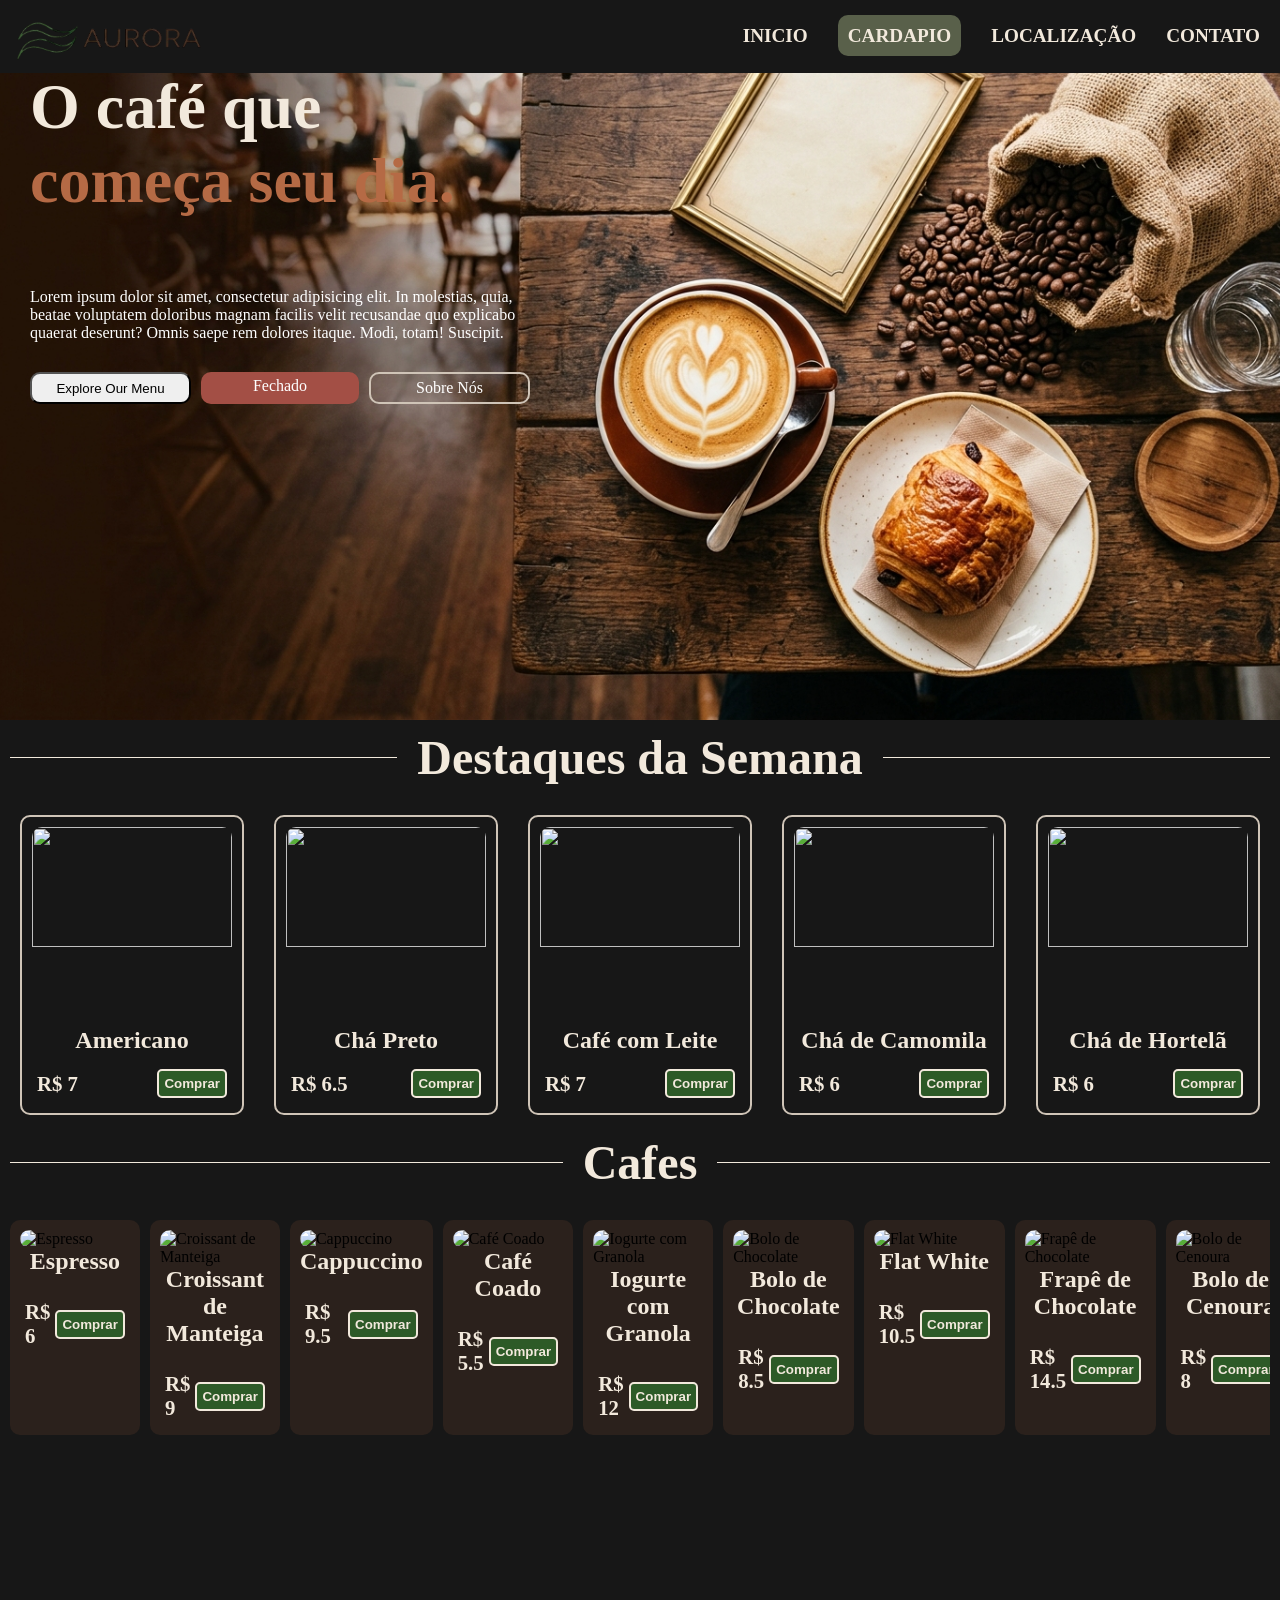
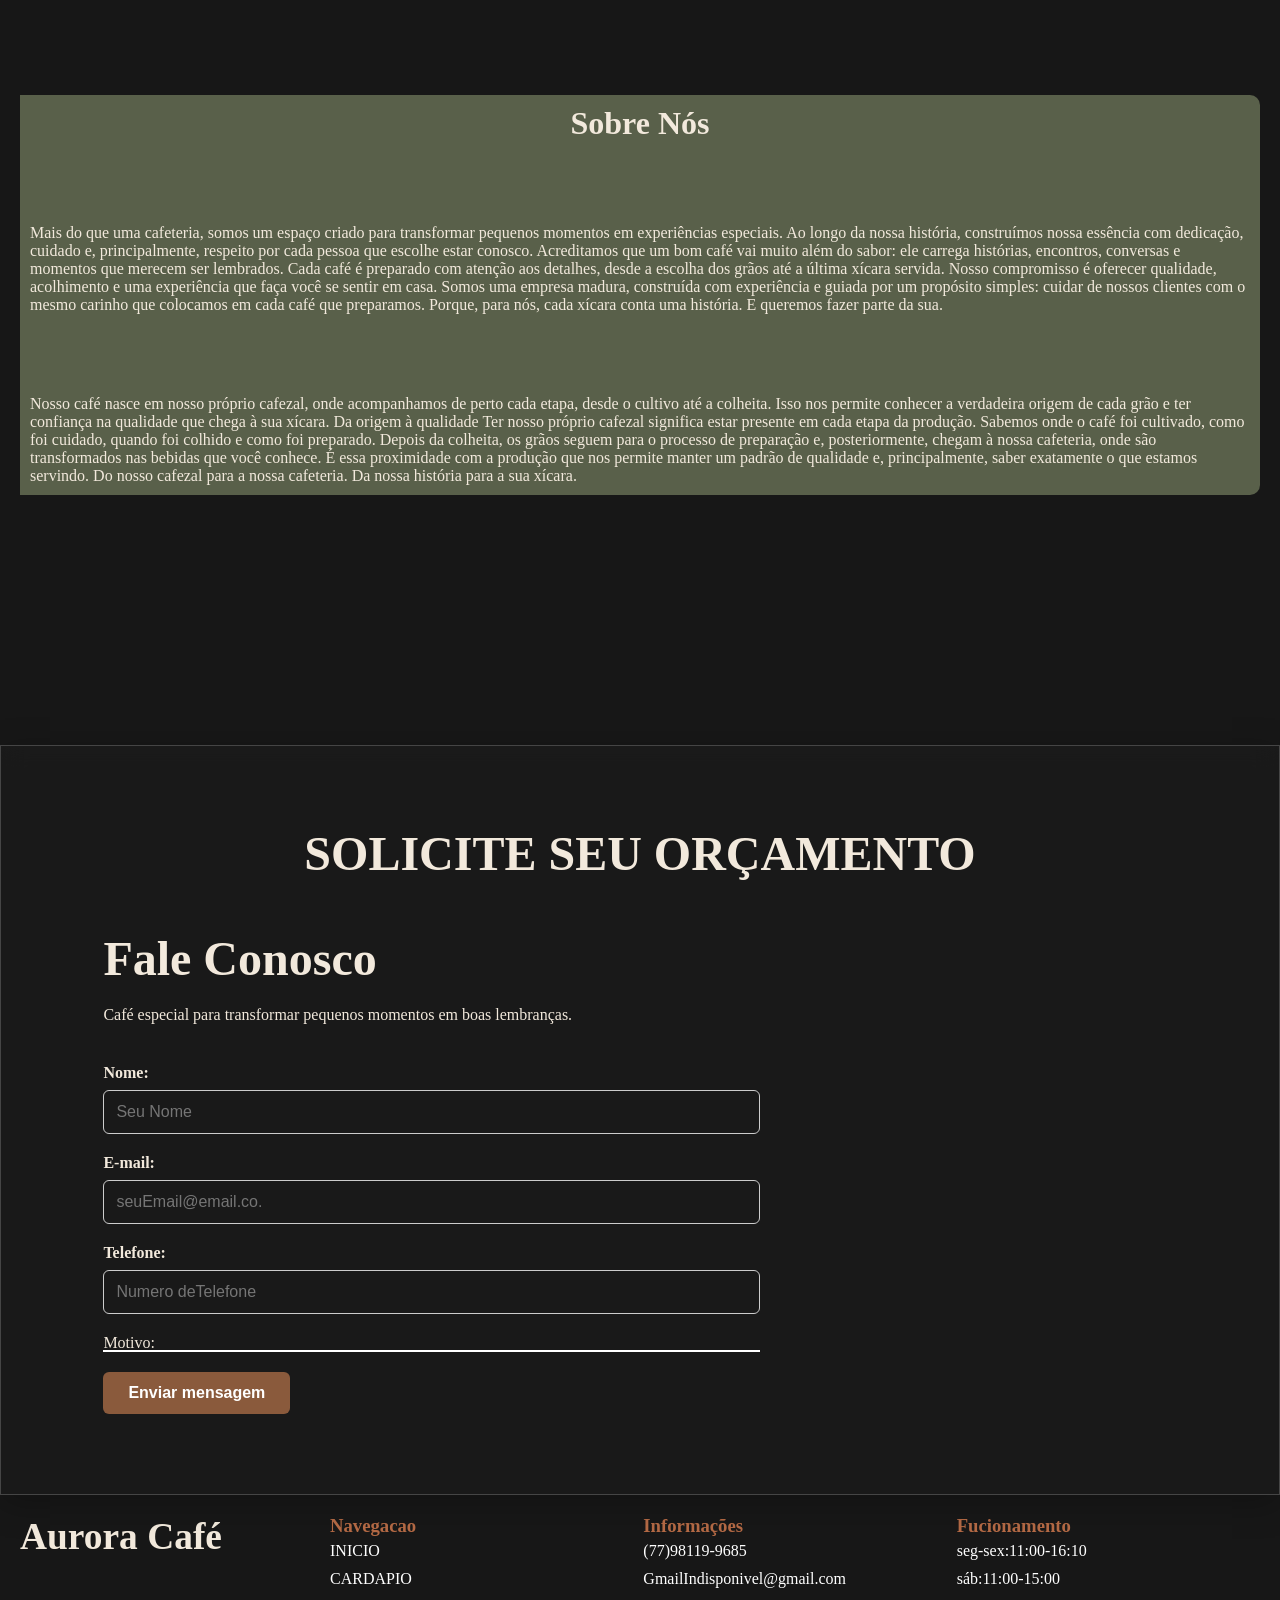
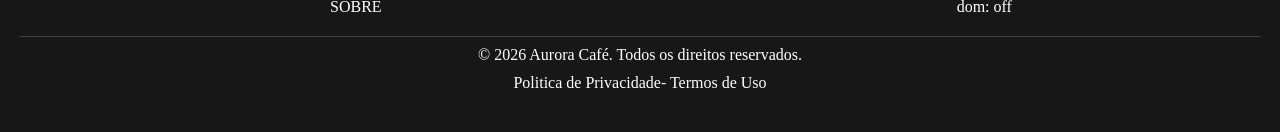
==== commit e7fa9669: "test: adiciona imagem na seção sobre" ====
--- a/index.html
+++ b/index.html
@@ -441,7 +441,7 @@
 
             <div class="imagem">
 
-                <img src="" alt="">
+                <img src="https://i.pinimg.com/736x/91/70/b5/9170b5784731c90f19f634d35fb2be52.jpg" alt="">
 
             </div>
             <div class="descricao">
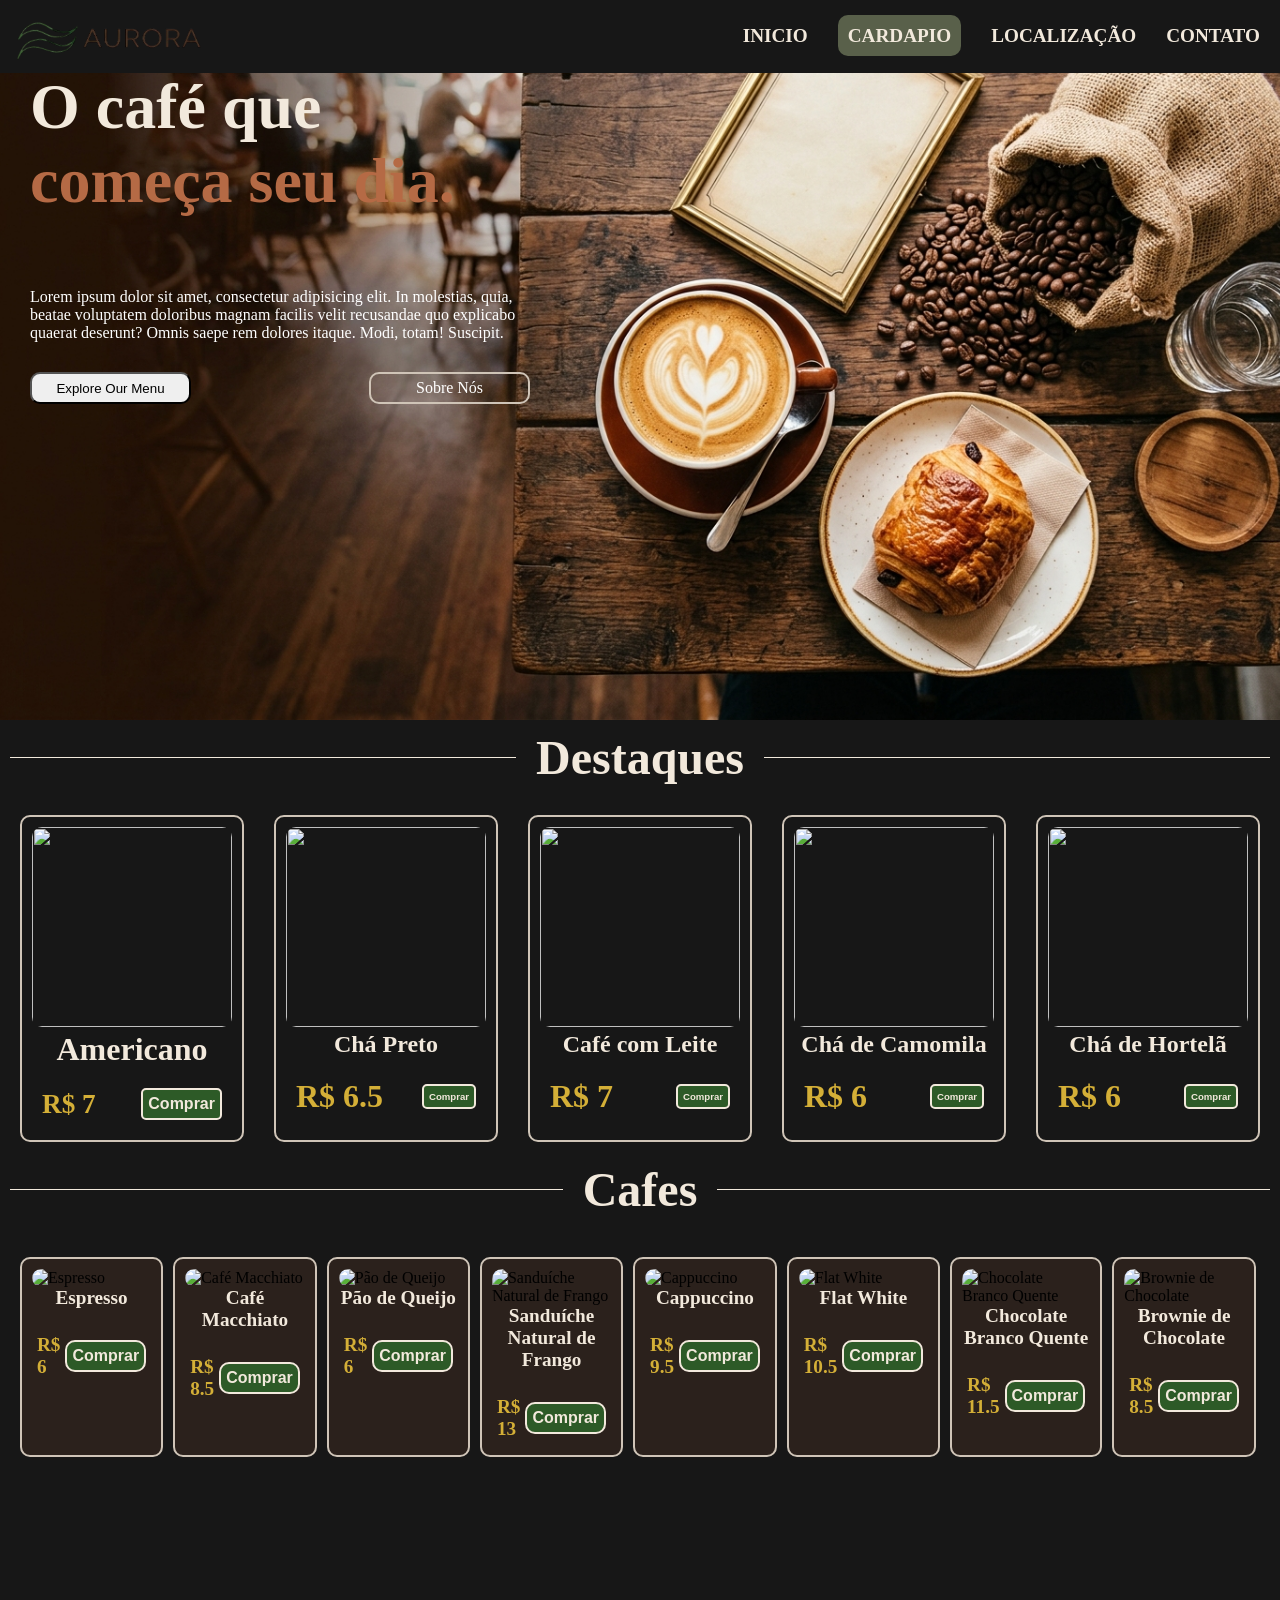
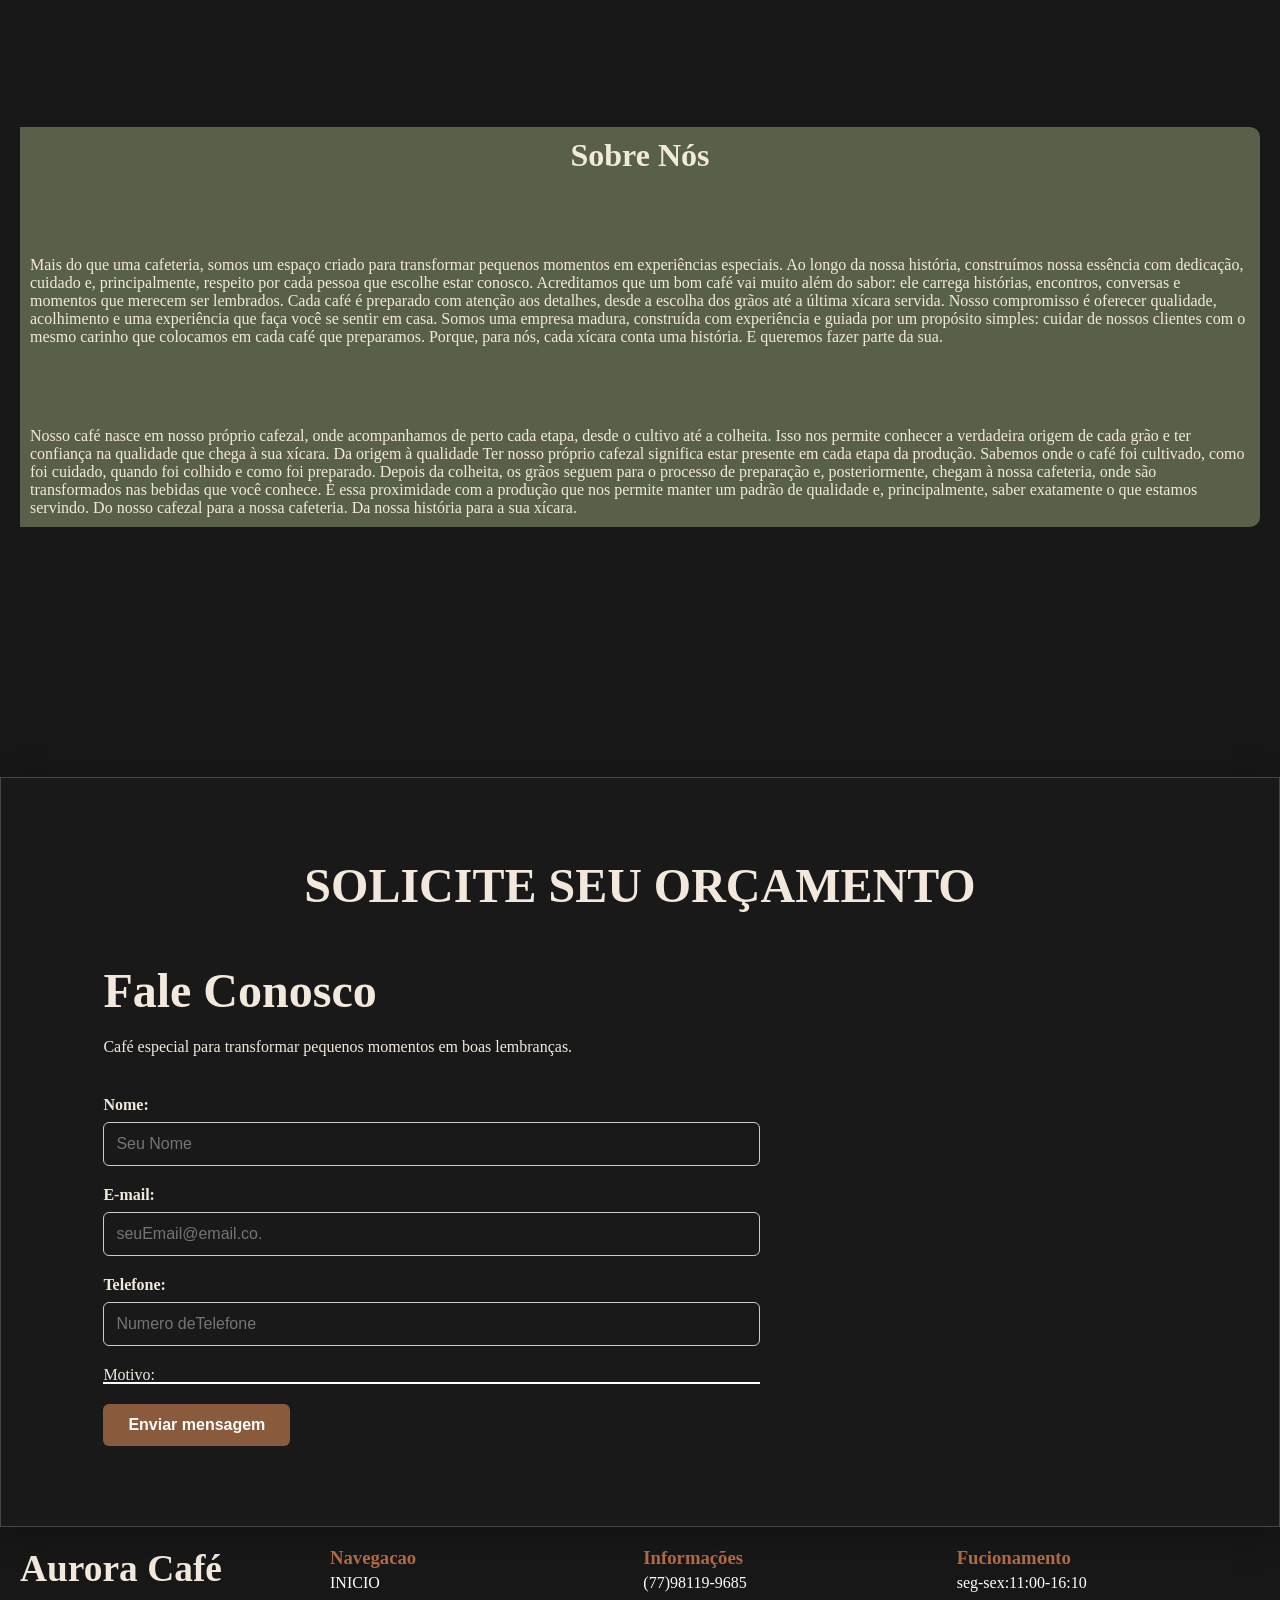
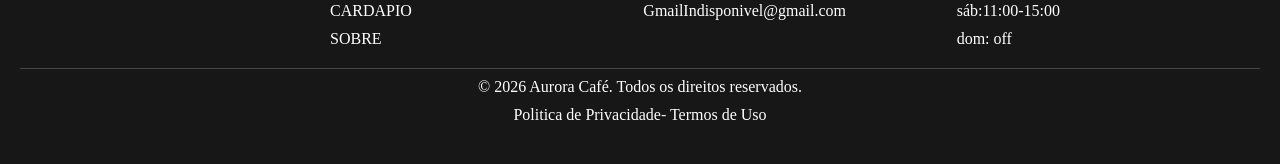
==== commit cb558d88: "fix: ajusta estrutura mobile" ====
--- a/index.html
+++ b/index.html
@@ -69,7 +69,7 @@
 
 
 
-            <h2>Destaques da Semana</h2>
+            <h2>Destaques</h2>
             <div class="ContainerProdutos">
 
 
--- a/css/mobile.css
+++ b/css/mobile.css
@@ -1,4 +1,4 @@
-@import url(/css/global.css);
+@import url(../css/global.css);
 
 #inicio nav .nav-links.ativo {
     transform: translateX(0);
@@ -6,7 +6,9 @@
 
 #inicio {
     overflow-x: hidden;
-
+ background-image:linear-gradient(to right, rgba(0, 0, 0, 0.9), transparent),
+ url("../img/header/imagem-header.jfif");
+ background-position:45% ;
     display: flex;
     flex-direction: column;
     gap: 10px;
@@ -22,19 +24,19 @@
     display: flex;
     justify-content: space-between;
 
-    .menu {
-        z-index: 111;
-        color: var(--cor-marrom-claro);
-    }
-
-
+
+}
+
+#inicio nav .menu {
+    z-index: 111;
+    color: var(--cor-marrom-claro);
 }
 
 
 #inicio nav img {
     width: 120px;
     height: auto;
-    background-size: cover;
+   object-fit: cover;
 }
 
 #inicio nav .nav-links {
@@ -84,9 +86,10 @@
     flex-direction: column;
     color: var(--cor-texto);
 
-    span {
-        color: var(--cor-destaque);
-    }
+}
+
+.frase span {
+    color: var(--cor-destaque);
 }
 
 .infor-header {
@@ -123,14 +126,17 @@
        
         transition: .5s;
 
-        &:hover {
-            background-color: #c0bfbf7c;
-            cursor: pointer;
-        }
-        a{
-            text-decoration: none;
-        }
-    }
+        
+    }
+
+.SobreNos:hover {
+    background-color: #c0bfbf7c;
+    cursor: pointer;
+}
+
+.SobreNos a{
+    text-decoration: none;
+}
 
 
 
@@ -141,97 +147,14 @@
     flex-direction: column;
     justify-content: center;
     gap: 10px;
-    padding: 10px;
+    
 }
 
 
 .Produtos h2 {
     text-align: center;
     color: var(--cor-texto);
-}
-
-.ContainerProdutos {
-    width: 100%;
-    display: grid;
-    grid-template-columns: 1fr 1fr;
-    gap: 10px;
-
-    article {
-        border: 2px solid var(--cor-texto-secundario);
-        border-radius: 10px;
-        padding: 10px;
-        position: relative;
-
-        .produto_avaliacao i {
-            color: #fff;
-            position: absolute;
-            top: 20px;
-            left: 20px;
-
-            &.ativo {
-                color: var(--cor-polegar);
-            }
-        }
-
-        figure img {
-
-            width: 100%;
-            height: 120px;
-            background-size: cover;
-        }
-
-
-    }
-
-
-
-}
-
-/* Nome do produto */
-.produto_conteudo {
-    display: flex;
-    flex-direction: column;
-    gap: 10px;
-
-    h3 {
-        color: var(--cor-texto);
-        text-align: center;
-        font-size: 1.5rem;
-    }
-
-    /* Preco do produto */
-
-    .produto_compra {
-        display: flex;
-        justify-content: space-between;
-        align-items: center;
-        gap: 20px;
-
-        .produto_preco {
-            color: var(--cor-texto);
-            font-weight: 600;
-        }
-
-        button {
-            padding: 5px;
-            border-radius: 5px;
-            border: none;
-            color: var(--cor-texto);
-              border: 2px solid var(--cor-texto);
-            background-color: #2d5a27;
-            font-weight: 600;
-            transition: 1s;
-
-            &:hover {
-                color: #c0bfbf;
-                background-color: var(--cor-verde);
-                cursor: pointer;
-            }
-        }
-    }
-}
-
-.Produtos h2{
+    font-size: 2rem;
        display: flex;
     align-items: center;
     gap: 20px;
@@ -244,6 +167,143 @@
     background: var(--cor-texto);
     flex: 1;
 }
+.ContainerProdutos {
+    width: 100%;
+    display: grid;
+    grid-template-columns: 1fr 1fr;
+    gap: 10px;
+
+}
+
+.ContainerProdutos article:first-child {
+    grid-column: 1 / -1;
+img{
+    height: 300px;
+   object-position: top;
+}
+
+ .produto_avaliacao i{
+    font-size: 2rem;
+      top: 40px;
+    left: 20px;
+} 
+
+
+.produto_conteudo .produto_compra {
+    display: flex;
+   flex-direction: row;
+    justify-content: space-between;
+}
+
+.produto_conteudo h3 {
+  
+    font-size: 2rem;
+}
+.produto_conteudo .produto_compra .produto_preco {
+  
+    font-size: 1.7rem;
+}
+
+.produto_conteudo .produto_compra button {
+    padding: 5px;
+    border-radius: 5px;
+    border: none;
+    color: var(--cor-texto);
+      border: 2px solid var(--cor-texto);
+    background-color: #2d5a27;
+    font-weight: 600;
+    font-size: 1rem;
+    transition: 1s;
+
+}
+
+}
+
+
+
+.ContainerProdutos article {
+    border: 2px solid var(--cor-texto-secundario);
+    border-radius: 10px;
+    padding: 10px;
+    position: relative;
+
+}
+
+.ContainerProdutos article .produto_avaliacao i {
+    color: #fff;
+    position: absolute;
+    top: 20px;
+    left: 20px;
+
+}
+
+.ContainerProdutos article .produto_avaliacao i.ativo {
+    color: var(--cor-polegar);
+}
+
+.ContainerProdutos article figure img {
+
+    width: 100%;
+    height:120px;;
+   object-fit: cover;
+    border-radius: 20px;
+}
+
+/* Nome do produto */
+.produto_conteudo {
+    display: flex;
+    flex-direction: column;
+   
+    gap: 10px;
+
+}
+
+.produto_conteudo h3 {
+    color: var(--cor-texto);
+    text-align: center;
+    font-size: 1.2rem;
+}
+
+    /* Preco do produto */
+
+.produto_conteudo .produto_compra {
+    display: flex;
+    align-items: center;
+    justify-content: space-between;
+    border-radius: 10px;
+    padding: 10px;
+   
+
+}
+
+.produto_conteudo .produto_compra .produto_preco {
+    color: #d4af37;
+    font-weight: 700;
+    font-size: 1rem;
+}
+
+.produto_conteudo .produto_compra button {
+    padding: 5px;
+    border-radius: 5px;
+   
+    color: var(--cor-texto);
+      border: 2px solid var(--cor-texto);
+    background-color: #2d5a27;
+    font-weight: 600;
+    font-size: .6rem;
+    transition: 1s;
+
+}
+
+.produto_conteudo .produto_compra button:hover {
+    color: #c0bfbf;
+    background-color: var(--cor-verde);
+    cursor: pointer;
+}
+
+
+
+
 
 
 /* Carrossel animando */
@@ -252,25 +312,26 @@
     align-items: center;
     justify-content: center;
     position: relative;
-
-    .seta {
-
-        color: #ffff;
-        font-size: 2rem;
-    }
-
-    .esquerda {
-        position: absolute;
-        left: -10px;
-        z-index: 11;
-    }
-
-    .direita {
-        position: absolute;
-        right: -10px;
-        z-index: 11;
-    }
-
+    padding: 10px;
+
+}
+
+.CarrosselProdutos .seta {
+z-index: 11;
+    color: #ffff;
+    font-size: 2rem;
+}
+
+.CarrosselProdutos .esquerda {
+    position: absolute;
+    left: -0px;
+    
+}
+
+.CarrosselProdutos .direita {
+    position: absolute;
+    right: -0px;
+    
 }
 
 .janelacarrossel {
@@ -286,87 +347,117 @@
 
     position: relative;
 
-    article {
-
-        padding: 10px;
-        background-color: var(--cor-fundo-terciario);
-        border-radius: 10px;
-        position: relative;
-
-
-        .produto_avaliacao i {
-            color: #fff;
-            position: absolute;
-            top: 20px;
-            left: 20px;
-        }
-
-
-        .produto_compra {
-            display: flex;
-            gap: 5px;
-            align-items: flex-start;
-            flex-direction: column;
-
-        }
-    }
-
-
-    .produto_imagem img {
-        width: 150px;
-    }
-
-    .produto_conteudo {
-        display: flex;
-        flex-direction: column;
-        gap: 10px;
-
-    }
-
-    .produto_conteudo h3 {
-        text-align: center;
-        font-size: 1.5rem;
-    }
-
+}
+
+.carrossel article {
+
+    width: 100%;
+ border: 2px solid var(--cor-texto-secundario);
+    border-radius: 10px;
+    padding: 10px;
+    border-radius: 10px;
+    position: relative;
+    display: flex;
+    flex-direction: column;
+    
+
+
+}
+
+.carrossel article .produto_avaliacao i {
+    color: #fff;
+    position: absolute;
+    top: 20px;
+    left: 20px;
+}
+
+
+.carrossel article .produto_compra {
+    display: flex;
+    gap: 5px;
+   justify-content: space-between;
+   
+}
+
+.carrossel .produto_conteudo .produto_compra .produto_preco {
+    color: #d4af37;
+    font-weight: 700;
+    font-size: 1.2rem;
+}
+
+ .carrossel .produto_conteudo .produto_compra button {
+    padding: 5px;
+    border-radius: 10px;
+    border: none;
+    color: var(--cor-texto);
+      border: 2px solid var(--cor-texto);
+    background-color: #2d5a27;
+    font-weight: 600;
+    font-size: 1rem;
+    transition: 1s;
+
+}
+
+.carrossel .produto_imagem img {
+  width: 200px;
+    height: 200px;
+    border-radius: 10px;
+    object-fit: cover;
+  
+}
+
+.carrossel .produto_conteudo {
+    display: flex;
+    flex-direction: column;
+    justify-content: space-between;
+    gap: 10px;
+
+}
+
+.carrossel .produto_conteudo h3 {
+    text-align: center;
+    font-size: 1.2rem;
 }
 
 
 .sobre {
-    img {
-        display: none;
-    }
 
     padding: 20px;
 
-    .descricao {
-        background-color: var(--cor-verde);
-        border-radius: 10px;
-        padding: 10px;
-        display: flex;
-        gap: 10px;
-        flex-direction: column;
-        justify-content: center;
-    }
-
-    .descricao h2 {
-        text-align: center;
-        font-size: 2rem;
-        color: var(--cor-texto);
-
-
-    }
-
-    p {
-        color: var(--cor-texto);
-    }
-
-    button {
-        border: none;
-        background-color: var(--cor-verde);
-        color: #fff;
-        font-size: 1rem;
-
-    }
+}
+
+.sobre img {
+    display: none;
+}
+
+.sobre .descricao {
+    background-color: var(--cor-verde);
+    border-radius: 10px;
+    padding: 10px;
+    display: flex;
+    gap: 10px;
+    flex-direction: column;
+    justify-content: center;
+}
+
+.sobre .descricao h2 {
+    text-align: center;
+    font-size: 2rem;
+    color: var(--cor-texto);
+
+
+}
+
+.sobre p {
+    color: var(--cor-texto);
+}
+
+.sobre button {
+    border: none;
+    background-color: var(--cor-verde);
+    color: #fff;
+    font-size: 1rem;
+
 }
 
 
@@ -519,26 +610,30 @@
     padding: 20px;
     gap: 10px;
 
-    .btnFooter h3 {
+}
+
+.mais-Detalhes .btnFooter h3 {
     color: var(--cor-destaque);
-&:hover {
+}
+
+.mais-Detalhes .btnFooter h3:hover {
     color: var(--cor-destaque-hover);
     cursor: pointer;
-}}
-
-.btnFooter h3 {
+}
+
+.mais-Detalhes .btnFooter h3 {
     color: var(--cor-destaque);
-&:hover {
+}
+
+.mais-Detalhes .btnFooter h3:hover {
     color: var(--cor-destaque-hover);
     cursor: pointer;
-}}
-    .nameCafe {
+}
+
+.mais-Detalhes .nameCafe {
         font-size: 2rem;
         margin-bottom: 20px;
         color: var(--cor-texto);
-    }
-
-
 }
 
 
@@ -571,20 +666,23 @@
   display: flex;
   flex-direction: column;
   gap: 10px;
-    .copyright {
+
+}
+
+.Foonter-info .copyright {
     text-align: center;
     color: #fff;
     padding-top: 20px;
 
 }
-.privacidadeEtermos{
+.Foonter-info .privacidadeEtermos{
     text-align: center;
    
 
-    a{
-        text-decoration: none;
-    }
-}
+}
+
+.Foonter-info .privacidadeEtermos a{
+    text-decoration: none;
 }
 
 
@@ -605,20 +703,21 @@
     gap: 10px;
     margin-top: 10px;
 
-    li a {
-        color: var(--cor-destaque);
-
-        i {
-            transition: .4s;
-            font-size: 1.5rem;
-        }
-
-        i:hover {
-            color: var(--cor-destaque-hover);
-            transform: scale(1.05);
-        }
-    }
-
+}
+
+.redes ul li a {
+    color: var(--cor-destaque);
+
+}
+
+.redes ul li a i {
+    transition: .4s;
+    font-size: 1.5rem;
+}
+
+.redes ul li a i:hover {
+    color: var(--cor-destaque-hover);
+    transform: scale(1.05);
 }
 
 .opcoesFooter {
@@ -640,7 +739,7 @@
 
     #inicio {
         padding-top: 70px;
-        background-image: url("/img/header/imagem-header.jfif");
+        background-image: url("../img/header/imagem-header.jfif");
         background-size: cover;
         background-position: center;
         min-height: 80vh;
@@ -671,11 +770,11 @@
         justify-content: space-between;
         align-items: center;
 
-        .menu {
-            display: none;
-        }
-
-
+
+    }
+
+    #inicio nav .menu {
+        display: none;
     }
 
 
@@ -689,22 +788,23 @@
         flex-direction: row;
         gap: 30px;
 
-        a {
-            font-weight: 600;
-
-            transition: .9s;
-        }
-
-        a:hover {
-            color: var(--cor-marrom-claro);
-        }
-
-        .cardapio {
-            background-color: var(--cor-verde);
-            padding: 10px;
-            border-radius: 10px;
-
-        }
+    }
+
+    #inicio nav .nav-links ul a {
+        font-weight: 600;
+
+        transition: .9s;
+    }
+
+    #inicio nav .nav-links ul a:hover {
+        color: var(--cor-marrom-claro);
+    }
+
+    #inicio nav .nav-links ul .cardapio {
+        background-color: var(--cor-verde);
+        padding: 10px;
+        border-radius: 10px;
+
     }
 
     .text {
@@ -720,10 +820,11 @@
 
         justify-content: space-between;
 
-        .texto-cafetria {
-            margin-top: 20px;
-            width: 500px;
-        }
+    }
+
+    .infor-header .texto-cafetria {
+        margin-top: 20px;
+        width: 500px;
     }
 
     .frase {
@@ -733,10 +834,10 @@
         text-align: left;
         color: var(--cor-texto);
 
-        span {
-            color: var(--cor-destaque);
-
-        }
+    }
+
+    .frase span {
+        color: var(--cor-destaque);
 
     }
 
@@ -784,49 +885,53 @@
         display: flex;
         justify-content: space-around;
 
-        article {
-            border: 2px solid var(--cor-texto-secundario);
-            border-radius: 10px;
-width: auto;
-
-
-            .produto_avaliacao i {
-                font-size: 1.4rem;
-
-
-            }
-
-            figure img {
-                border-radius: 10px;
-                width: 200px;
-                min-height: 200px;
-                background-size: contain;
-            }
-        }
-    }
-
-
-
-
-    .produto_compra {
-        display: flex;
-        justify-content: center;
-        align-items: center;
-       
+    }
+
+    .ContainerProdutos article {
+        border: 2px solid var(--cor-texto-secundario);
         border-radius: 10px;
-        padding: 5px;
-
- 
-
-    }
-
-    .produto_conteudo .produto_compra .produto_preco {
-        color: var(--cor-texto);
-        font-weight: 700;
-        font-size: 1.3rem;
-      
-    }
-
+    }
+ .ContainerProdutos article:first-child {
+        grid-column: unset;
+    }
+
+    .ContainerProdutos article:first-child img {
+        height: 200px; 
+        object-position: center;
+    }
+
+    .ContainerProdutos article .produto_avaliacao:first-child i {
+        font-size: 2rem;
+
+
+    }
+
+
+    .ContainerProdutos article .produto_avaliacao i {
+        font-size: 2rem;
+
+
+    }
+
+    .ContainerProdutos article figure img {
+        border-radius: 10px;
+        width: 200px;
+        height: 200px;
+       object-fit: cover;
+    }
+
+
+.produto_conteudo .produto_compra {
+    display: flex;
+   flex-direction: row;
+    justify-content: space-between;
+}
+.produto_conteudo h3 { 
+    font-size: 1.5rem;
+  
+}
+
+   
     
 
     /* Carrossel animando */
@@ -836,24 +941,24 @@
         justify-content: center;
         position: relative;
 
-        .seta {
-
-            color: #ffff;
-            font-size: 2rem;
-        }
-
-        .esquerda {
-            position: absolute;
-            left: -10px;
-            z-index: 11;
-        }
-
-        .direita {
-            position: absolute;
-            right: -10px;
-            z-index: 11;
-        }
-
+    }
+
+    .CarrosselProdutos .seta {
+
+        color: #ffff;
+        font-size: 2rem;
+    }
+
+    .CarrosselProdutos .esquerda {
+        position: absolute;
+        left: -10px;
+        z-index: 11;
+    }
+
+    .CarrosselProdutos .direita {
+        position: absolute;
+        right: -10px;
+        z-index: 11;
     }
 
     .janelacarrossel {
@@ -869,57 +974,67 @@
 
         position: relative;
 
-        article {
-
-            padding: 10px;
-            background-color: var(--cor-fundo-terciario);
-            border-radius: 10px;
-            position: relative;
-
-
-            .produto_avaliacao i {
-                font-size: 1.4rem;
-            }
-
-            .produto_conteudo {
-                gap: 20px;
-
-
-            }
-
-
-            .produto_compra {
-                
-                display: flex;
-                flex-direction: row;
-                padding: 5px;
-                border-radius: 10px;
-                align-items: center;
-
-            }
-        }
-
-
-        .produto_imagem img {
-            width: 200px;
-            height: 200px;
-            border-radius: 10px;
-
-        }
+    }
+
+    .carrossel article {
+
+        padding: 10px;
+        background-color: var(--cor-fundo-terciario);
+        border-radius: 10px;
+        position: relative;
+
+
+    }
+
+    .carrossel article .produto_avaliacao i {
+        font-size: 1.4rem;
+    }
+
+    .carrossel article .produto_conteudo {
+        gap: 20px;
+
+
+    }
+
+
+    .carrossel article .produto_compra {
+        
+        display: flex;
+        flex-direction: row;
+        padding: 5px;
+        border-radius: 10px;
+        align-items: center;
+
+    }
+
+ .produto_conteudo .produto_compra .produto_preco {
+    color: #d4af37;
+        font-weight: 700;
+        font-size: 2rem;
+        
+      
+    }
+
+    .carrossel .produto_imagem img {
+        width: 200px;
+        height: 200px;
+        border-radius: 10px;
+
+    }
 
 
 
         /* Sobre nos */
-
-
-    }
 
     .sobre {
         display: flex;
         align-items: center;
         padding: 20px;
         min-height: 100vh;
- .imagem img {
+
+    }
+
+    .sobre .imagem img {
         display: block;
         border-radius: 10px;
         height: 600px;
@@ -929,7 +1044,7 @@
     }
 
 
-    .descricao {
+    .sobre .descricao {
         background-color: var(--cor-verde);
         height: 400px;
         width: 100%;
@@ -941,7 +1056,7 @@
         flex-direction: column;
         align-items: center;
         justify-content: space-between;
-    }   }
+    }
 
    
 
@@ -1077,14 +1192,15 @@
     gap: 10px;
 
    
-.btnFooter h3 {
+}
+
+.mais-Detalhes .btnFooter h3 {
     color: var(--cor-destaque);
-&:hover {
+}
+
+.mais-Detalhes .btnFooter h3:hover {
     color: var(--cor-destaque-hover);
     cursor: pointer;
-}}
-
-
 }
 
 
@@ -1129,20 +1245,21 @@
     gap: 10px;
     margin-top: 10px;
 
-    li a {
-        color: var(--cor-destaque);
-
-        i {
-            transition: .4s;
-            font-size: 1.5rem;
-        }
-
-        i:hover {
-            color: var(--cor-destaque-hover);
-            transform: scale(1.05);
-        }
-    }
-
+}
+
+.redes ul li a {
+    color: var(--cor-destaque);
+
+}
+
+.redes ul li a i {
+    transition: .4s;
+    font-size: 1.5rem;
+}
+
+.redes ul li a i:hover {
+    color: var(--cor-destaque-hover);
+    transform: scale(1.05);
 }
 
 
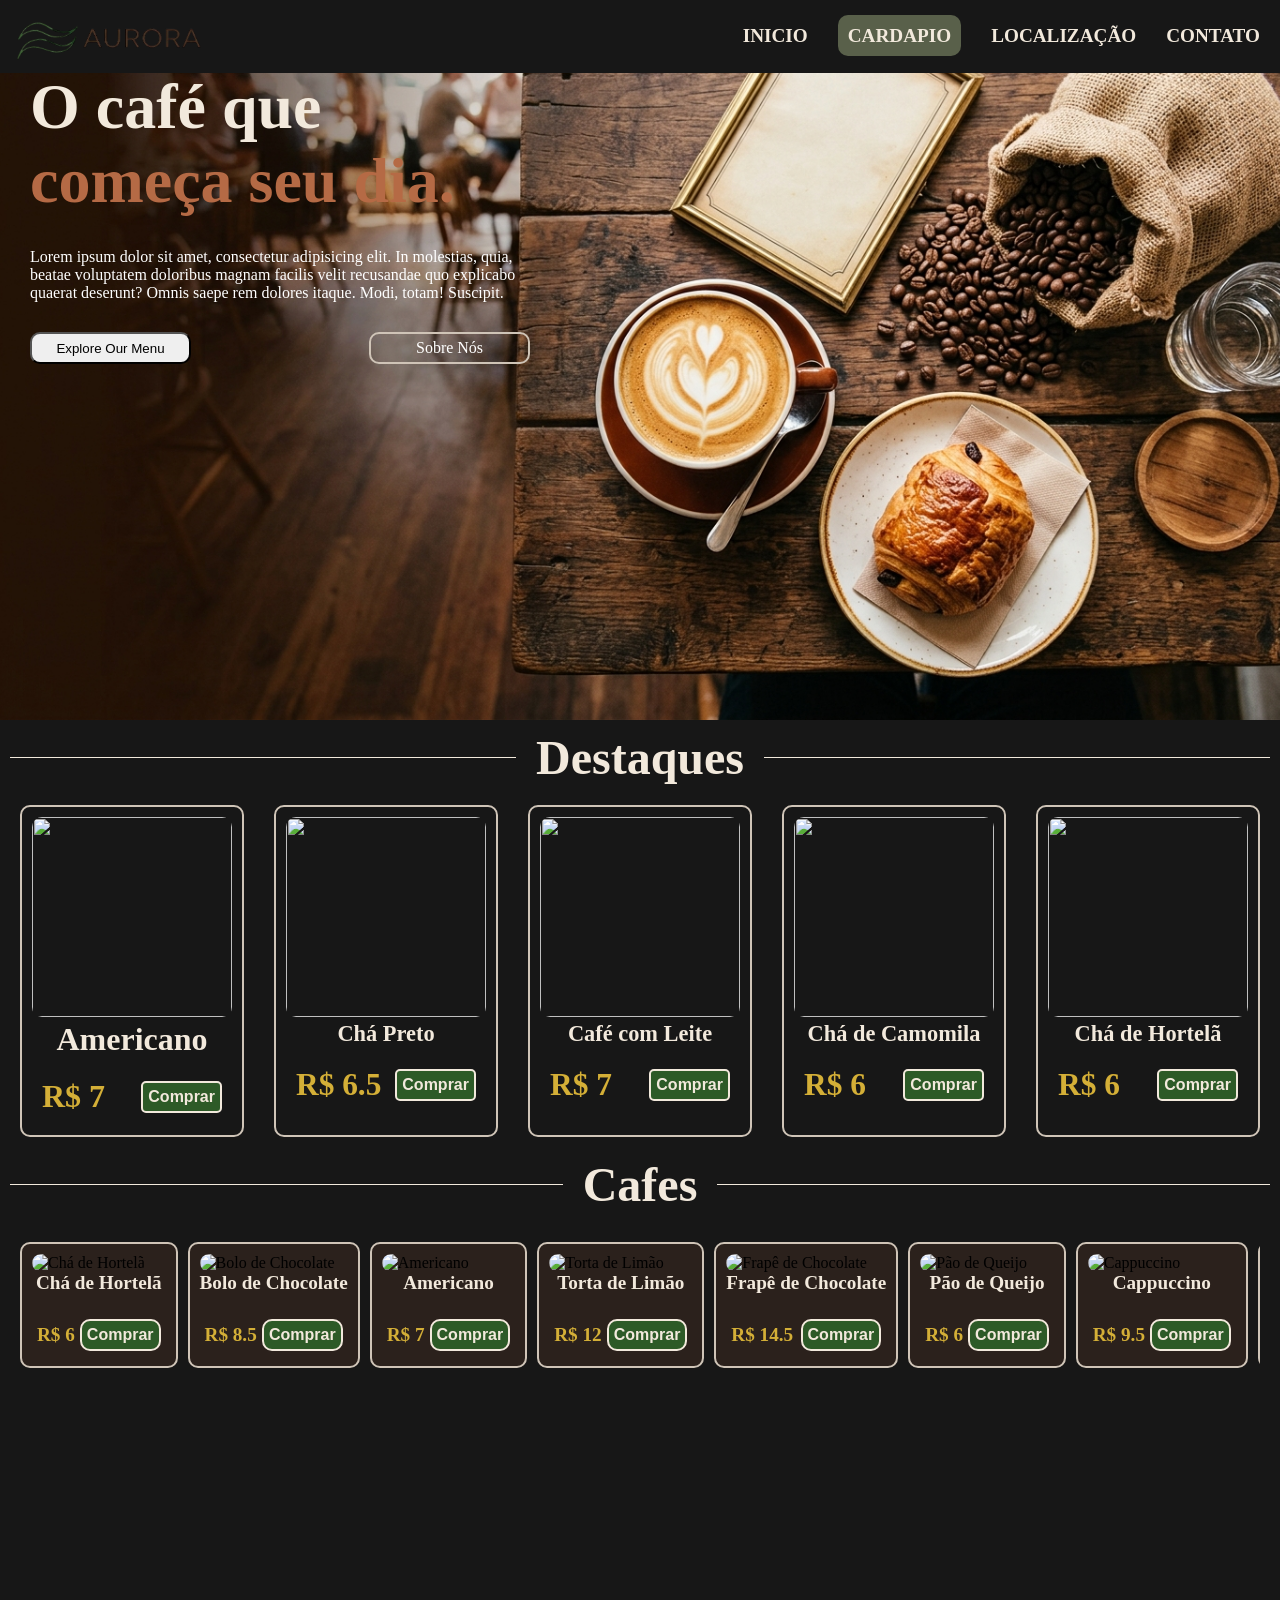
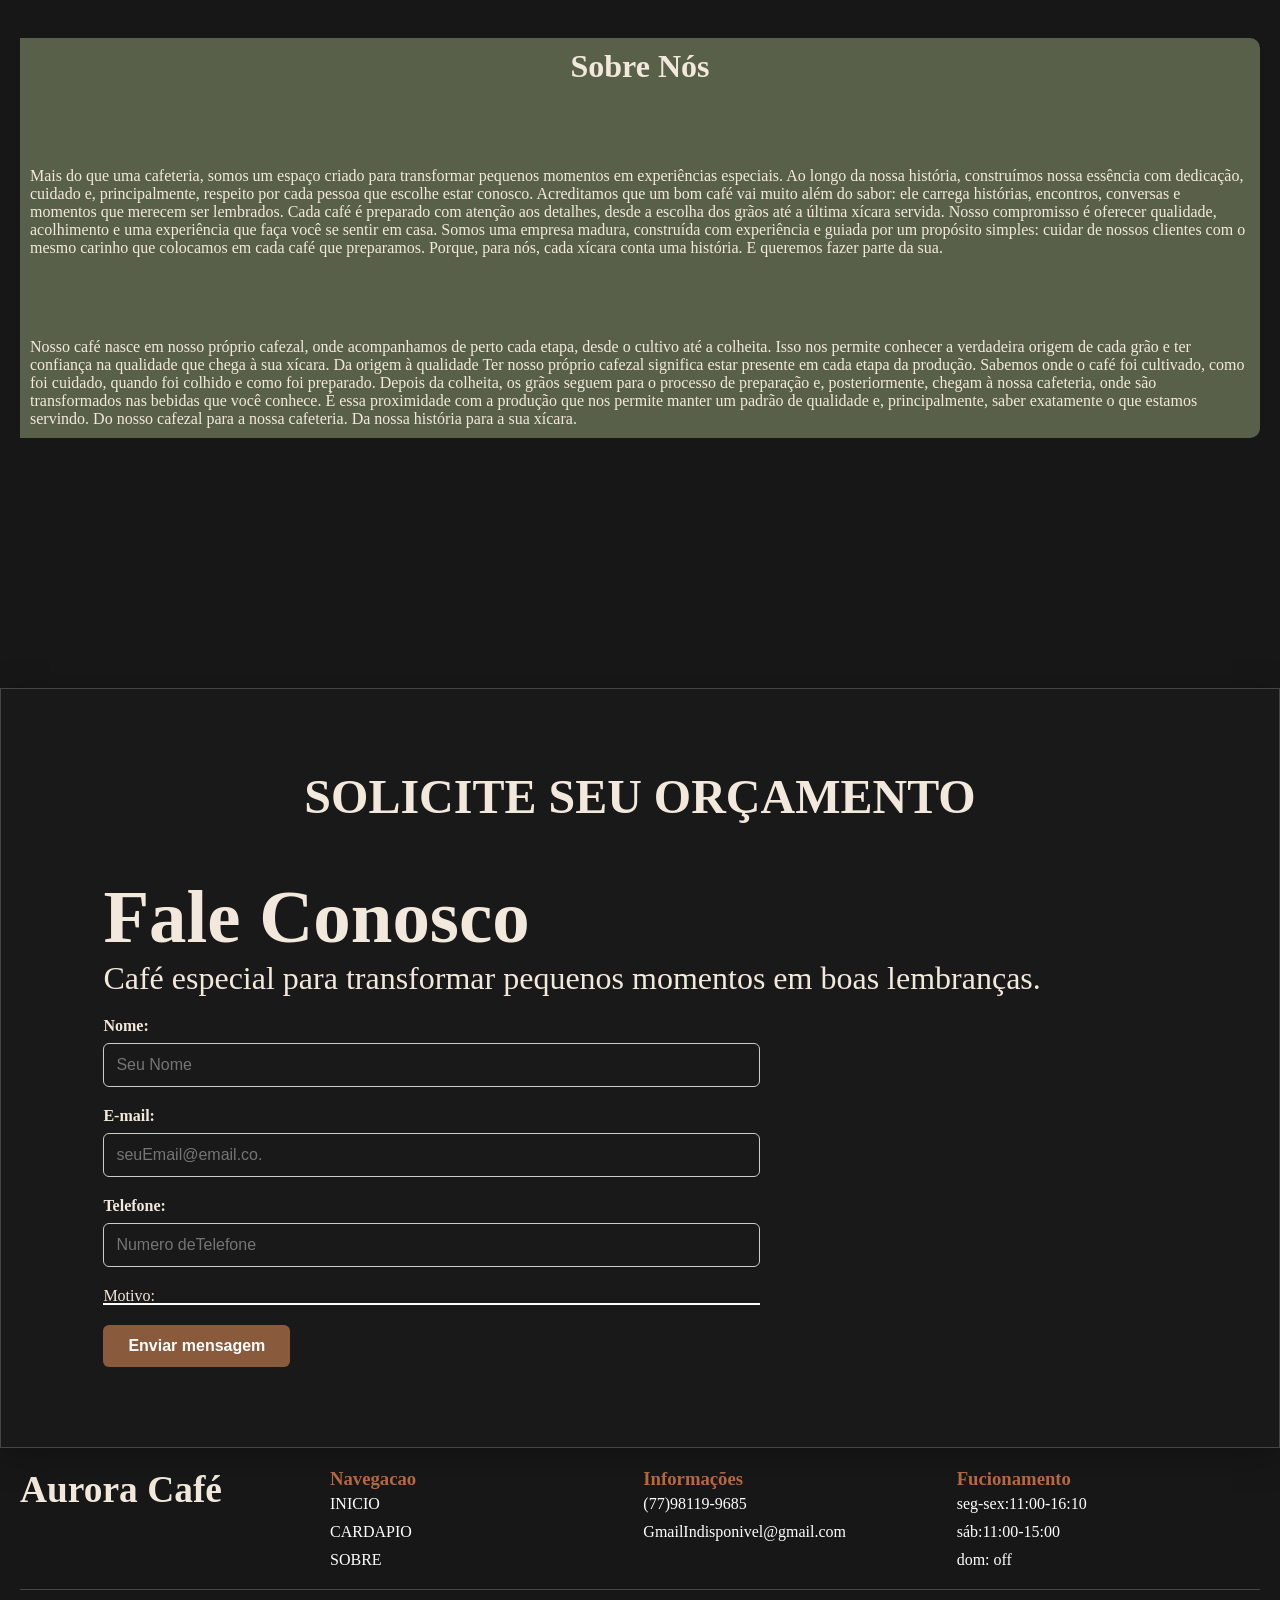
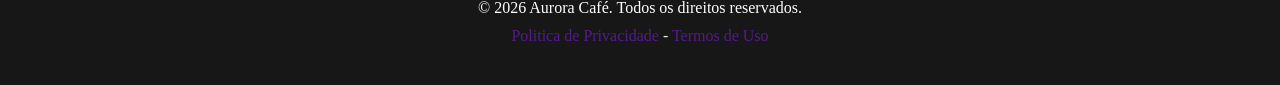
==== commit 4ec974c1: "melhora seção de contato" ====
--- a/index.html
+++ b/index.html
@@ -18,11 +18,11 @@
             <img src="./img/header/Logo_Aurora-removebg-preview.png" alt="">
             <div class="nav-links">
                 <ul>
-                    <li><a href="#">INICIO</a></li>
-                    <li><a href="#" class="cardapio">CARDAPIO</a></li>
-                    <li><a href="#">LOCALIZAÇÃO</a></li>
-
-                    <li><a href="https://wa.me/557781199685" target="_blank" class="contato">CONTATO</a></li>
+                    <li><a href="#inicio">INICIO</a></li>
+                    <li><a href="#Produtos" class="cardapio">CARDAPIO</a></li>
+                    <li><a href="https://www.google.com/maps/..." target="_blank">LOCALIZAÇÃO</a></li>
+
+                    <li><a href="#agendamento" class="contato">CONTATO</a></li>
 
                 </ul>
             </div>
@@ -65,7 +65,7 @@
     </Header>
     <main>
 
-        <section class="Produtos">
+        <section class="Produtos" id="Produtos">
 
 
 
@@ -500,7 +500,7 @@
 
     <footer>
 
-        <section class="agendamento">
+        <section class="agendamento" id="agendamento">
             <h2>SOLICITE SEU ORÇAMENTO</h2>
 
             <div class="divContainer">
@@ -594,7 +594,7 @@
 
             <div class="Foonter-info">
                 <p class="copyright"> © 2026 Aurora Café. Todos os direitos reservados. </p>
-                <p class="privacidadeEtermos"><a href="">Politica de Privacidade</a>- <a href="">Termos de Uso</a></p>
+                <p class="privacidadeEtermos"><a href="">Politica de Privacidade</a> - <a href="">Termos de Uso</a></p>
 
             </div>
 
--- a/css/mobile.css
+++ b/css/mobile.css
@@ -1,4 +1,5 @@
 @import url(../css/global.css);
+
 
 #inicio nav .nav-links.ativo {
     transform: translateX(0);
@@ -6,25 +7,20 @@
 
 #inicio {
     overflow-x: hidden;
- background-image:linear-gradient(to right, rgba(0, 0, 0, 0.9), transparent),
- url("../img/header/imagem-header.jfif");
- background-position:45% ;
+    background-image: linear-gradient(to right, rgba(0, 0, 0, 0.9), transparent),
+        url("../img/header/imagem-header.jfif");
+    background-position: 45%;
     display: flex;
     flex-direction: column;
     gap: 10px;
     padding: 10px;
     position: relative;
-
 }
 
 #inicio nav {
-
-
     width: 100%;
     display: flex;
     justify-content: space-between;
-
-
 }
 
 #inicio nav .menu {
@@ -32,11 +28,10 @@
     color: var(--cor-marrom-claro);
 }
 
-
 #inicio nav img {
     width: 120px;
     height: auto;
-   object-fit: cover;
+    object-fit: cover;
 }
 
 #inicio nav .nav-links {
@@ -50,21 +45,13 @@
     transform: translateX(480px);
     height: 100%;
     width: 100%;
-
-
     transition: all 1s ease-in-out;
-
-
-
-}
-
-
+}
 
 #inicio nav .nav-links ul {
     display: flex;
     flex-direction: column;
     gap: 20px;
-
 }
 
 #inicio nav .nav-links li {
@@ -79,13 +66,12 @@
 }
 
 
-
 .frase {
-    font-size: 3rem;
-    display: flex;
-    flex-direction: column;
-    color: var(--cor-texto);
-
+    font-size: clamp(2rem, 8vw, 4rem);
+    display: flex;
+    flex-direction: column;
+    color: var(--cor-texto);
+    text-align: left;
 }
 
 .frase span {
@@ -98,7 +84,8 @@
     gap: 10px;
 }
 
-.infor-header p,a {
+.infor-header p,
+.infor-header a {
     color: #fff;
 }
 
@@ -108,54 +95,48 @@
 }
 
 .exploreEndHours button,
-.Horario-de-fucionamento,.SobreNos {
+.Horario-de-fucionamento,
+.SobreNos {
     padding: 5px;
-    border-radius: 5px;
-border-radius: 10px;
-        width: 100%;
-        max-width: 200px;
-
-        text-align: center;}
-
-        .explore{
-            display: none;
-        }
- .SobreNos {
-
-        border: 2px solid var(--cor-texto-secundario);
-       
-        transition: .5s;
-
-        
-    }
+    border-radius: 10px;
+    width: 100%;
+    max-width: 200px;
+    text-align: center;
+}
+
+.explore {
+    display: none;
+}
+
+.SobreNos {
+    border: 2px solid var(--cor-texto-secundario);
+    transition: .5s;
+}
 
 .SobreNos:hover {
     background-color: #c0bfbf7c;
     cursor: pointer;
 }
 
-.SobreNos a{
+.SobreNos a {
     text-decoration: none;
 }
 
-
-
-
-/* Destaques da semana */
+/* 
+   DESTAQUES DA SEMANA
+*/
 .Produtos {
     display: flex;
     flex-direction: column;
     justify-content: center;
     gap: 10px;
-    
-}
-
+}
 
 .Produtos h2 {
     text-align: center;
     color: var(--cor-texto);
-    font-size: 2rem;
-       display: flex;
+    font-size: clamp(1.75rem, 5vw, 3rem);
+    display: flex;
     align-items: center;
     gap: 20px;
 }
@@ -167,66 +148,19 @@
     background: var(--cor-texto);
     flex: 1;
 }
+
 .ContainerProdutos {
     width: 100%;
     display: grid;
     grid-template-columns: 1fr 1fr;
     gap: 10px;
-
-}
-
-.ContainerProdutos article:first-child {
-    grid-column: 1 / -1;
-img{
-    height: 300px;
-   object-position: top;
-}
-
- .produto_avaliacao i{
-    font-size: 2rem;
-      top: 40px;
-    left: 20px;
-} 
-
-
-.produto_conteudo .produto_compra {
-    display: flex;
-   flex-direction: row;
-    justify-content: space-between;
-}
-
-.produto_conteudo h3 {
-  
-    font-size: 2rem;
-}
-.produto_conteudo .produto_compra .produto_preco {
-  
-    font-size: 1.7rem;
-}
-
-.produto_conteudo .produto_compra button {
-    padding: 5px;
-    border-radius: 5px;
-    border: none;
-    color: var(--cor-texto);
-      border: 2px solid var(--cor-texto);
-    background-color: #2d5a27;
-    font-weight: 600;
-    font-size: 1rem;
-    transition: 1s;
-
-}
-
-}
-
-
+}
 
 .ContainerProdutos article {
     border: 2px solid var(--cor-texto-secundario);
     border-radius: 10px;
     padding: 10px;
     position: relative;
-
 }
 
 .ContainerProdutos article .produto_avaliacao i {
@@ -234,7 +168,6 @@
     position: absolute;
     top: 20px;
     left: 20px;
-
 }
 
 .ContainerProdutos article .produto_avaliacao i.ativo {
@@ -242,29 +175,58 @@
 }
 
 .ContainerProdutos article figure img {
-
-    width: 100%;
-    height:120px;;
-   object-fit: cover;
+    width: 100%;
+    height: 120px;
+    object-fit: cover;
     border-radius: 20px;
 }
 
-/* Nome do produto */
+
+.ContainerProdutos article:first-child {
+    grid-column: 1 / -1;
+}
+
+.ContainerProdutos article:first-child figure img {
+    height: 300px;
+    object-position: top;
+}
+
+.ContainerProdutos article:first-child .produto_avaliacao i {
+    font-size: 2rem;
+    top: 40px;
+    left: 20px;
+}
+
+.ContainerProdutos article:first-child .produto_conteudo h3 {
+    /* card maior = fonte proporcionalmente maior que os demais */
+    font-size: clamp(1.4rem, 6vw, 2rem);
+}
+
+.ContainerProdutos article:first-child .produto_conteudo .produto_compra {
+    flex-direction: row;
+    justify-content: space-between;
+}
+
+.ContainerProdutos article:first-child .produto_conteudo .produto_compra .produto_preco {
+    font-size: clamp(1.3rem, 5vw, 1.7rem);
+}
+
+.ContainerProdutos article:first-child .produto_conteudo .produto_compra button {
+    font-size: clamp(0.85rem, 3vw, 1rem);
+}
+
 .produto_conteudo {
     display: flex;
     flex-direction: column;
-   
-    gap: 10px;
-
+    gap: 10px;
 }
 
 .produto_conteudo h3 {
     color: var(--cor-texto);
     text-align: center;
-    font-size: 1.2rem;
-}
-
-    /* Preco do produto */
+    /* card mobile ~ 140-160px de largura útil */
+    font-size: clamp(0.95rem, 4vw, 1.2rem);
+}
 
 .produto_conteudo .produto_compra {
     display: flex;
@@ -272,27 +234,23 @@
     justify-content: space-between;
     border-radius: 10px;
     padding: 10px;
-   
-
 }
 
 .produto_conteudo .produto_compra .produto_preco {
     color: #d4af37;
     font-weight: 700;
-    font-size: 1rem;
+    font-size: clamp(0.85rem, 3vw, 1rem);
 }
 
 .produto_conteudo .produto_compra button {
     padding: 5px;
     border-radius: 5px;
-   
-    color: var(--cor-texto);
-      border: 2px solid var(--cor-texto);
+    border: 2px solid var(--cor-texto);
+    color: var(--cor-texto);
     background-color: #2d5a27;
     font-weight: 600;
-    font-size: .6rem;
+    font-size: clamp(0.6rem, 2.5vw, 0.75rem);
     transition: 1s;
-
 }
 
 .produto_conteudo .produto_compra button:hover {
@@ -302,66 +260,51 @@
 }
 
 
-
-
-
-
-/* Carrossel animando */
 .CarrosselProdutos {
     display: flex;
     align-items: center;
     justify-content: center;
     position: relative;
     padding: 10px;
-
 }
 
 .CarrosselProdutos .seta {
-z-index: 11;
-    color: #ffff;
+    z-index: 11;
+    color: #fff;
     font-size: 2rem;
 }
 
 .CarrosselProdutos .esquerda {
     position: absolute;
-    left: -0px;
-    
+    left: 0;
 }
 
 .CarrosselProdutos .direita {
     position: absolute;
-    right: -0px;
-    
+    right: 0;
 }
 
 .janelacarrossel {
     overflow-x: hidden;
-
 }
 
 .carrossel {
     display: flex;
-
     gap: 10px;
     transition: 1s;
-
     position: relative;
-
 }
 
 .carrossel article {
-
-    width: 100%;
- border: 2px solid var(--cor-texto-secundario);
+   
+    width: 220px;
+    flex-shrink: 0;
+    border: 2px solid var(--cor-texto-secundario);
     border-radius: 10px;
     padding: 10px;
-    border-radius: 10px;
     position: relative;
     display: flex;
     flex-direction: column;
-    
-
-
 }
 
 .carrossel article .produto_avaliacao i {
@@ -371,59 +314,54 @@
     left: 20px;
 }
 
+.carrossel .produto_imagem img {
+    width: 200px;
+    height: 200px;
+    border-radius: 10px;
+    object-fit: cover;
+}
+
+.carrossel .produto_conteudo {
+    display: flex;
+    flex-direction: column;
+    justify-content: space-between;
+    gap: 10px;
+}
+
+.carrossel .produto_conteudo h3 {
+    text-align: center;
+  
+    font-size: clamp(1rem, 2.5vw + 0.4rem, 1.2rem);
+}
 
 .carrossel article .produto_compra {
     display: flex;
+    justify-content: space-between;
     gap: 5px;
-   justify-content: space-between;
-   
 }
 
 .carrossel .produto_conteudo .produto_compra .produto_preco {
     color: #d4af37;
     font-weight: 700;
-    font-size: 1.2rem;
-}
-
- .carrossel .produto_conteudo .produto_compra button {
+    font-size: clamp(1rem, 2.5vw + 0.4rem, 1.2rem);
+}
+
+.carrossel .produto_conteudo .produto_compra button {
     padding: 5px;
     border-radius: 10px;
-    border: none;
-    color: var(--cor-texto);
-      border: 2px solid var(--cor-texto);
+    border: 2px solid var(--cor-texto);
+    color: var(--cor-texto);
     background-color: #2d5a27;
     font-weight: 600;
-    font-size: 1rem;
+    font-size: clamp(0.8rem, 2vw + 0.3rem, 1rem);
     transition: 1s;
-
-}
-
-.carrossel .produto_imagem img {
-  width: 200px;
-    height: 200px;
-    border-radius: 10px;
-    object-fit: cover;
-  
-}
-
-.carrossel .produto_conteudo {
-    display: flex;
-    flex-direction: column;
-    justify-content: space-between;
-    gap: 10px;
-
-}
-
-.carrossel .produto_conteudo h3 {
-    text-align: center;
-    font-size: 1.2rem;
-}
-
-
+}
+
+/* 
+   SOBRE NOS
+*/
 .sobre {
-
     padding: 20px;
-
 }
 
 .sobre img {
@@ -442,10 +380,8 @@
 
 .sobre .descricao h2 {
     text-align: center;
-    font-size: 2rem;
-    color: var(--cor-texto);
-
-
+    font-size: clamp(1.5rem, 5vw, 2rem);
+    color: var(--cor-texto);
 }
 
 .sobre p {
@@ -457,23 +393,16 @@
     background-color: var(--cor-verde);
     color: #fff;
     font-size: 1rem;
-
-}
-
-
-
-/* Formulario */
-
+}
+
+/*  FORMULARIO */
 .agendamento {
     position: relative;
     isolation: isolate;
-
     padding: 80px 8%;
-
     background-image: url("https://i.pinimg.com/1200x/ef/23/88/ef2388cecc6d07b72897944b448f2956.jpg");
     background-size: cover;
     background-position: center;
-
     border: 1px solid rgba(255, 255, 255, 0.2);
     box-shadow: 0 8px 32px rgba(0, 0, 0, 0.25);
 }
@@ -486,8 +415,7 @@
     height: 100%;
     background: rgba(29, 29, 29, 0.614);
     backdrop-filter: blur(12px);
-  
-
+    -webkit-backdrop-filter: blur(12px);
     z-index: -1;
 }
 
@@ -496,48 +424,44 @@
     margin-bottom: 50px;
     color: var(--cor-texto);
     display: none;
-}
-
-
+    font-size: clamp(1.75rem, 5vw, 3rem);
+}
 
 .divContainer {
     width: 100%;
-
-}
-
-.frase {
+}
+
+
+.frase-formulario {
     text-align: center;
     margin-bottom: 40px;
 }
 
-
-
-.frase p {
+.frase-formulario h3 {
+    font-size: clamp(1.5rem, 5vw, 3rem);
+    margin-bottom: 20px;
+}
+
+.frase-formulario p {
     font-size: 1rem;
 }
 
-
-
-
-.formulario{
-    width: 100%;
-}
-
+.formulario {
+    width: 100%;
+}
 
 .campo {
     margin-bottom: 20px;
 }
 
 .campo label,
-.formulario>label {
+.formulario > label {
     width: 100%;
     display: flex;
     flex-direction: column;
     gap: 8px;
     font-weight: bold;
 }
-
-
 
 .campo input {
     width: 100%;
@@ -552,7 +476,6 @@
 input {
     background-color: transparent;
     color: #fff;
-
 }
 
 .mensagem {
@@ -564,8 +487,6 @@
 .mensagem input {
     border: none;
     outline: none;
-
-
 }
 
 .mensagem::before {
@@ -574,8 +495,8 @@
     width: 100%;
     height: 2px;
     background-color: #fff;
-    bottom: 0px;
-    left: 0px;
+    bottom: 0;
+    left: 0;
 }
 
 label {
@@ -594,14 +515,9 @@
     font-weight: 600;
 }
 
-
 .containerInfor iframe {
     display: none;
-   
-}
-
-
-
+}
 
 
 .mais-Detalhes {
@@ -609,7 +525,6 @@
     flex-direction: column;
     padding: 20px;
     gap: 10px;
-
 }
 
 .mais-Detalhes .btnFooter h3 {
@@ -621,23 +536,11 @@
     cursor: pointer;
 }
 
-.mais-Detalhes .btnFooter h3 {
-    color: var(--cor-destaque);
-}
-
-.mais-Detalhes .btnFooter h3:hover {
-    color: var(--cor-destaque-hover);
-    cursor: pointer;
-}
-
 .mais-Detalhes .nameCafe {
-        font-size: 2rem;
-        margin-bottom: 20px;
-        color: var(--cor-texto);
-}
-
-
-
+    font-size: clamp(1.5rem, 5vw, 2rem);
+    margin-bottom: 20px;
+    color: var(--cor-texto);
+}
 
 .btnFooter {
     display: flex;
@@ -645,46 +548,28 @@
     gap: 5px;
 }
 
-
-
 .opcoesFooter {
-    display: flex;
-    flex-direction: column;
-
-
+    display: none;
+    flex-direction: column;
+    list-style: none;
+}
+
+.opcoesFooter.mostra {
+    display: flex;
 }
 
 .opcoesFooter a,
 .opcoesFooter li {
-    color: #ffff;
+    color: #fff;
     text-decoration: none;
 }
 
-
-.Foonter-info{
+.Foonter-info {
     position: relative;
-  display: flex;
-  flex-direction: column;
-  gap: 10px;
-
-}
-
-.Foonter-info .copyright {
-    text-align: center;
-    color: #fff;
-    padding-top: 20px;
-
-}
-.Foonter-info .privacidadeEtermos{
-    text-align: center;
-   
-
-}
-
-.Foonter-info .privacidadeEtermos a{
-    text-decoration: none;
-}
-
+    display: flex;
+    flex-direction: column;
+    gap: 10px;
+}
 
 .Foonter-info::before {
     content: "";
@@ -696,18 +581,30 @@
     background-color: rgba(255, 255, 255, 0.2);
 }
 
+.Foonter-info .copyright {
+    text-align: center;
+    color: #fff;
+    padding-top: 20px;
+}
+
+.Foonter-info .privacidadeEtermos {
+    text-align: center;
+}
+
+.Foonter-info .privacidadeEtermos a {
+    text-decoration: none;
+}
+
 .redes ul {
     list-style: none;
     display: flex;
     justify-content: center;
     gap: 10px;
     margin-top: 10px;
-
 }
 
 .redes ul li a {
     color: var(--cor-destaque);
-
 }
 
 .redes ul li a i {
@@ -719,20 +616,6 @@
     color: var(--cor-destaque-hover);
     transform: scale(1.05);
 }
-
-.opcoesFooter {
-    display: none;
-    list-style: none;
-
-
-}
-
-.opcoesFooter.mostra {
-    display: block;
-}
-
-
-/* Desktop */
 
 
 @media (min-width: 769px) {
@@ -746,37 +629,30 @@
     }
 
     #inicio nav .nav-links {
-        
         background-image: none;
         background-color: transparent;
-
         position: static;
         transform: translateX(0);
-
         width: auto;
         height: auto;
-       
     }
 
     #inicio nav {
         position: fixed;
         z-index: 100;
-       top: 0;
-       left: 0;
+        top: 0;
+        left: 0;
         background-color: var(--cor-fundo);
         padding: 10px;
         width: 100%;
         display: flex;
         justify-content: space-between;
         align-items: center;
-
-
     }
 
     #inicio nav .menu {
         display: none;
     }
-
 
     #inicio nav img {
         width: 200px;
@@ -787,12 +663,10 @@
     #inicio nav .nav-links ul {
         flex-direction: row;
         gap: 30px;
-
     }
 
     #inicio nav .nav-links ul a {
         font-weight: 600;
-
         transition: .9s;
     }
 
@@ -804,22 +678,16 @@
         background-color: var(--cor-verde);
         padding: 10px;
         border-radius: 10px;
-
     }
 
     .text {
         padding-left: 20px;
         display: flex;
         align-items: center;
-
-
-    }
-
+    }
 
     .infor-header {
-
         justify-content: space-between;
-
     }
 
     .infor-header .texto-cafetria {
@@ -827,25 +695,11 @@
         width: 500px;
     }
 
-    .frase {
-        font-size: 4rem;
-        display: flex;
-        flex-direction: column;
-        text-align: left;
-        color: var(--cor-texto);
-
-    }
-
-    .frase span {
-        color: var(--cor-destaque);
-
-    }
-
     .exploreEndHours {
         margin-top: 20px;
     }
 
-    .explore{
+    .explore {
         display: block;
     }
 
@@ -854,290 +708,140 @@
     .SobreNos {
         border-radius: 10px;
         width: 100%;
-
         text-align: center;
     }
 
    
-
-    /* Destaques da semana */
     .Produtos {
-        display: flex;
-        flex-direction: column;
-        justify-content: center;
         gap: 20px;
         padding: 10px;
-
-    }
-
-
-    .Produtos h2 {
-        font-size: 3rem;
-        margin-bottom: 10px;
-
-
-    }
-
-   
+    }
 
     .ContainerProdutos {
         width: 100%;
         display: flex;
         justify-content: space-around;
-
-    }
-
-    .ContainerProdutos article {
-        border: 2px solid var(--cor-texto-secundario);
-        border-radius: 10px;
-    }
- .ContainerProdutos article:first-child {
+    }
+
+    
+    .ContainerProdutos article:first-child {
         grid-column: unset;
     }
 
-    .ContainerProdutos article:first-child img {
-        height: 200px; 
+    .ContainerProdutos article:first-child figure img {
+        height: 200px;
         object-position: center;
     }
 
-    .ContainerProdutos article .produto_avaliacao:first-child i {
-        font-size: 2rem;
-
-
-    }
-
-
-    .ContainerProdutos article .produto_avaliacao i {
-        font-size: 2rem;
-
-
+    .ContainerProdutos article:first-child .produto_conteudo h3 {
+       
+        font-size: clamp(1.6rem, 1.6vw + 1rem, 2rem);
+    }
+
+    .ContainerProdutos article:first-child .produto_conteudo .produto_compra .produto_preco {
+        font-size: clamp(1.6rem, 1.6vw + 1rem, 2rem);
     }
 
     .ContainerProdutos article figure img {
         border-radius: 10px;
         width: 200px;
         height: 200px;
-       object-fit: cover;
-    }
-
-
-.produto_conteudo .produto_compra {
-    display: flex;
-   flex-direction: row;
-    justify-content: space-between;
-}
-.produto_conteudo h3 { 
-    font-size: 1.5rem;
-  
-}
-
-   
-    
+        object-fit: cover;
+    }
+
+    .ContainerProdutos article .produto_avaliacao i {
+        font-size: 2rem;
+    }
+
+    .produto_conteudo h3 {
+       
+        font-size: clamp(1.1rem, 1vw + 0.7rem, 1.4rem);
+    }
+
+    .produto_conteudo .produto_compra {
+        flex-direction: row;
+        justify-content: space-between;
+    }
+
+    .produto_conteudo .produto_compra .produto_preco {
+        color: #d4af37;
+        font-weight: 700;
+        font-size: clamp(1.4rem, 1.2vw + 1rem, 2rem);
+    }
+
+    .produto_conteudo .produto_compra button {
+        font-size: clamp(0.85rem, 1vw + 0.4rem, 1rem);
+    }
 
     /* Carrossel animando */
-    .CarrosselProdutos {
-        display: flex;
-        align-items: center;
-        justify-content: center;
-        position: relative;
-
-    }
-
-    .CarrosselProdutos .seta {
-
-        color: #ffff;
-        font-size: 2rem;
-    }
-
     .CarrosselProdutos .esquerda {
-        position: absolute;
         left: -10px;
-        z-index: 11;
     }
 
     .CarrosselProdutos .direita {
-        position: absolute;
         right: -10px;
-        z-index: 11;
-    }
-
-    .janelacarrossel {
-        overflow-x: hidden;
-
-    }
-
-    .carrossel {
-        display: flex;
-
-        gap: 10px;
-        transition: 1s;
-
-        position: relative;
-
     }
 
     .carrossel article {
-
+        width: auto;
         padding: 10px;
         background-color: var(--cor-fundo-terciario);
         border-radius: 10px;
-        position: relative;
-
-
-    }
-
-    .carrossel article .produto_avaliacao i {
-        font-size: 1.4rem;
     }
 
     .carrossel article .produto_conteudo {
         gap: 20px;
-
-
-    }
-
+    }
 
     .carrossel article .produto_compra {
-        
-        display: flex;
         flex-direction: row;
         padding: 5px;
         border-radius: 10px;
         align-items: center;
-
-    }
-
- .produto_conteudo .produto_compra .produto_preco {
-    color: #d4af37;
-        font-weight: 700;
-        font-size: 2rem;
-        
-      
-    }
-
-    .carrossel .produto_imagem img {
-        width: 200px;
-        height: 200px;
-        border-radius: 10px;
-
-    }
-
-
-
-        /* Sobre nos */
-
+    }
+
+    /* Sobre nos */
     .sobre {
         display: flex;
         align-items: center;
         padding: 20px;
         min-height: 100vh;
-
     }
 
     .sobre .imagem img {
         display: block;
         border-radius: 10px;
         height: 600px;
-
-
-
-    }
-
+    }
 
     .sobre .descricao {
-        background-color: var(--cor-verde);
         height: 400px;
         width: 100%;
-       
         border-radius: 0 10px 10px 0;
-        padding: 10px;
-        display: flex;
-        gap: 10px;
-        flex-direction: column;
         align-items: center;
         justify-content: space-between;
     }
 
-   
-
-    .descricao h2 {
-        text-align: center;
-        font-size: 2rem;
-        color: var(--cor-texto);
-
-
-    }
-
     p {
         color: var(--cor-texto);
     }
 
-    
-
-
-
-
-
     /* Formulario */
-
-    .agendamento {
-        position: relative;
-        isolation: isolate;
-
-        padding: 80px 8%;
-
-        background-image: url("https://i.pinimg.com/1200x/ef/23/88/ef2388cecc6d07b72897944b448f2956.jpg");
-        background-size: cover;
-        background-position: center;
-
-        border: 1px solid rgba(255, 255, 255, 0.2);
-        box-shadow: 0 8px 32px rgba(0, 0, 0, 0.25);
-    }
-
-    .agendamento::before {
-        content: "";
-        position: absolute;
-        inset: 0;
-        width: 100%;
-        height: 100%;
-        background: rgba(29, 29, 29, 0.614);
-        backdrop-filter: blur(12px);
-        -webkit-backdrop-filter: blur(12px);
-
-        z-index: -1;
-    }
-
     .agendamento h2 {
-        text-align: center;
-        font-size: 3rem;
-        margin-bottom: 50px;
-        color: var(--cor-texto);
         display: block;
     }
 
-
-
     .divContainer {
-        width: 100%;
         margin: 0 auto;
-
-
-    }
-
-    .frase {
-
+    }
+    .divContainer .frase p{
+        font-size: 2rem;
+        margin-bottom: 20px;
+    }
+
+    .frase-formulario {
         margin-bottom: 40px;
     }
-
-    .frase h3 {
-        font-size: 3rem;
-        margin-bottom: 20px;
-    }
-
-    .frase p {
-        font-size: 1rem;
-    }
-
 
     .containerInfor {
         display: flex;
@@ -1146,125 +850,31 @@
         gap: 50px;
     }
 
-
-
-
-   
-
-    .campo label,
-    .formulario>label {
-          width: 100%;
-        display: flex;
-        flex-direction: column;
-        gap: 8px;
-        font-weight: bold;
-    }
-
-
-  
-    .campo input {
-    width: 100%;
-    
-    padding: 12px;
-    border: 1px solid #ccc;
-    border-radius: 6px;
-    box-sizing: border-box;
-    font-size: 1rem;
-}
-
-    input {
-        background-color: transparent;
-        color: #fff;
-
-    }
-
     .containerInfor iframe {
         border-radius: 10px;
         display: block;
     }
 
-
-.mais-Detalhes {
-    display: grid;
-    grid-template-columns: 300px 1fr 1fr 1fr;
-    grid-template-rows:auto auto auto;
-    padding: 20px;
-    gap: 10px;
-
    
-}
-
-.mais-Detalhes .btnFooter h3 {
-    color: var(--cor-destaque);
-}
-
-.mais-Detalhes .btnFooter h3:hover {
-    color: var(--cor-destaque-hover);
-    cursor: pointer;
-}
-
-
-
-
-
-
-
-.opcoesFooter {
-    display: flex;
-    flex-direction: column;
-gap: 10px;
-
-}
-
-
-.Foonter-info{
-     grid-column: 1/5;
-     display: flex;
-     flex-direction: column;
-   /* .copyright {
-   
-   
-}
-
-.privacidadeEtermos{
-     */
-/* } */
-}
-
-
-
-.redes{
-     grid-column: 1/5;
-}
-
-.redes ul {
-   
-    list-style: none;
-    display: flex;
-    justify-content: center;
-    gap: 10px;
-    margin-top: 10px;
-
-}
-
-.redes ul li a {
-    color: var(--cor-destaque);
-
-}
-
-.redes ul li a i {
-    transition: .4s;
-    font-size: 1.5rem;
-}
-
-.redes ul li a i:hover {
-    color: var(--cor-destaque-hover);
-    transform: scale(1.05);
-}
-
-
-
-.opcoesFooter.mostra {
-    display: block;
-}
+    .mais-Detalhes {
+        display: grid;
+        grid-template-columns: 300px 1fr 1fr 1fr;
+        grid-template-rows: auto auto auto;
+        padding: 20px;
+        gap: 10px;
+    }
+
+    .opcoesFooter {
+        display: flex;
+        flex-direction: column;
+        gap: 10px;
+    }
+
+    .Foonter-info {
+        grid-column: 1 / 5;
+    }
+
+    .redes {
+        grid-column: 1 / 5;
+    }
 }
